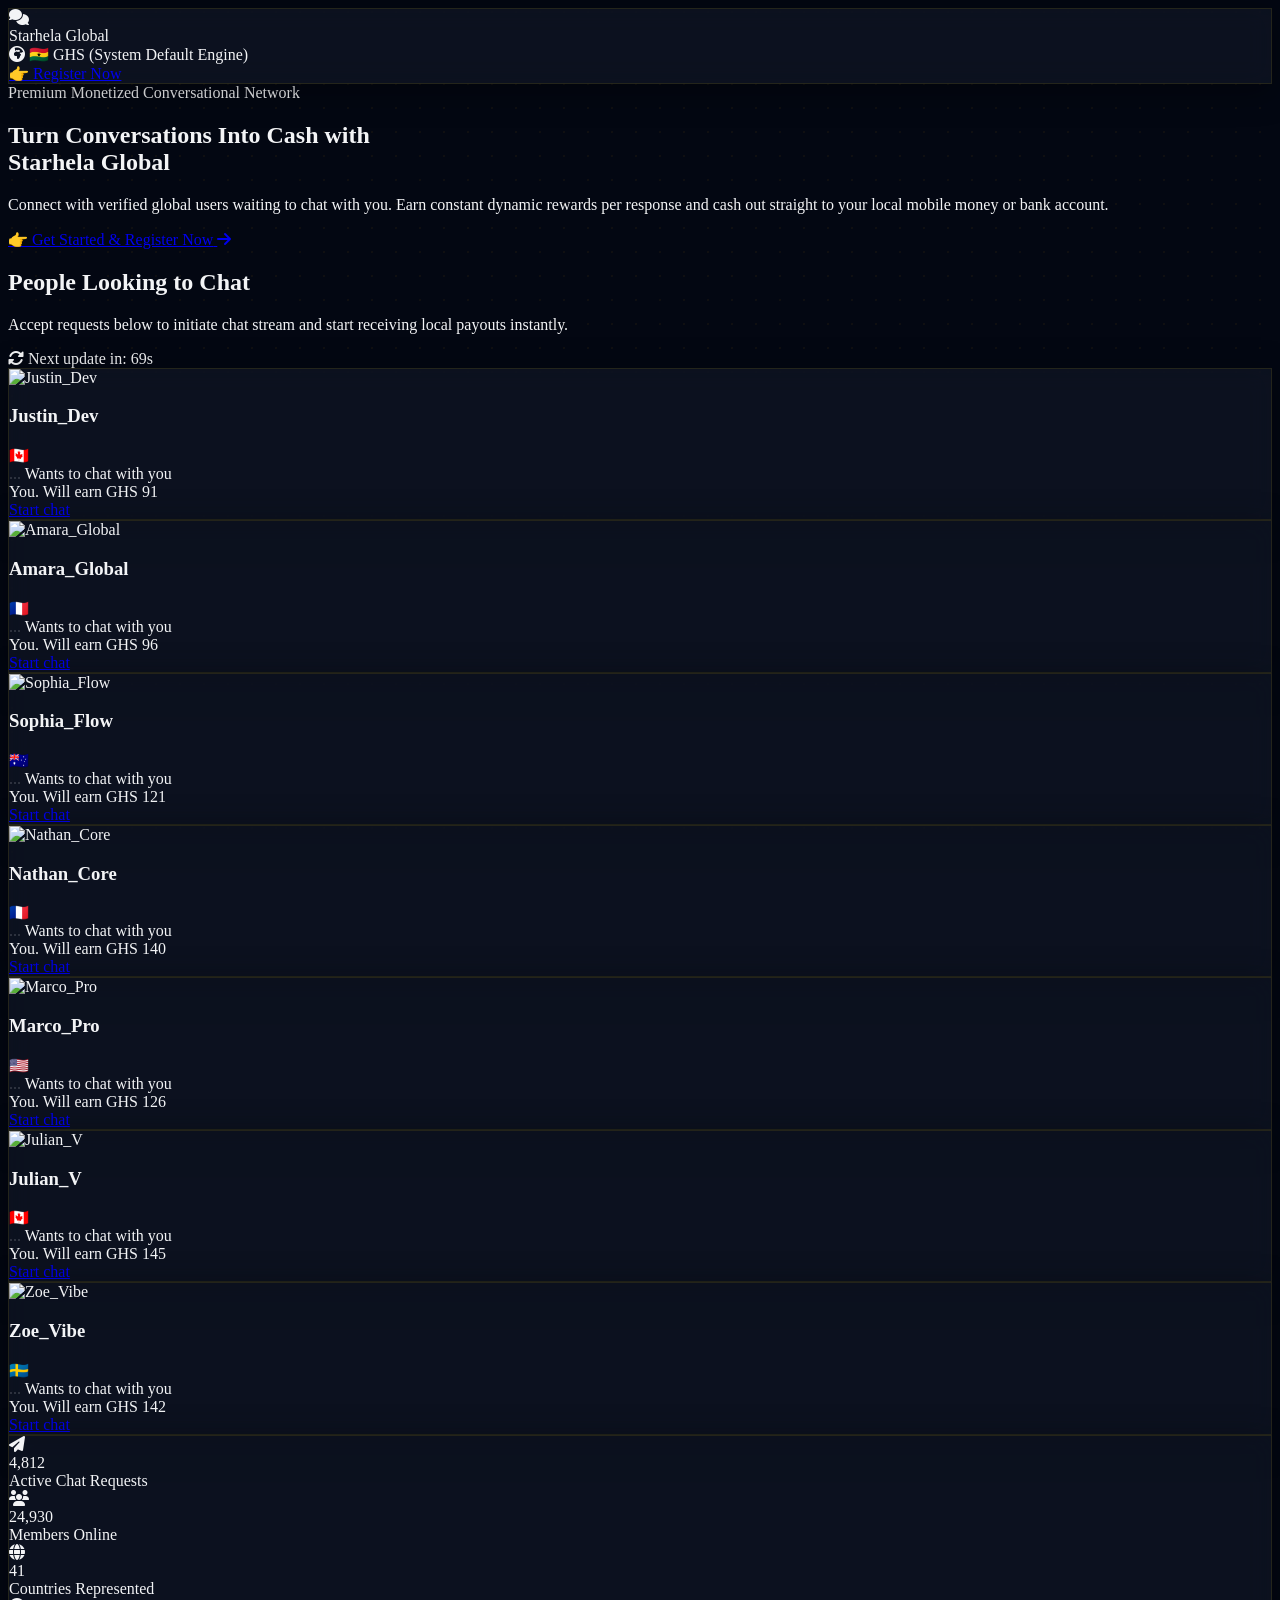
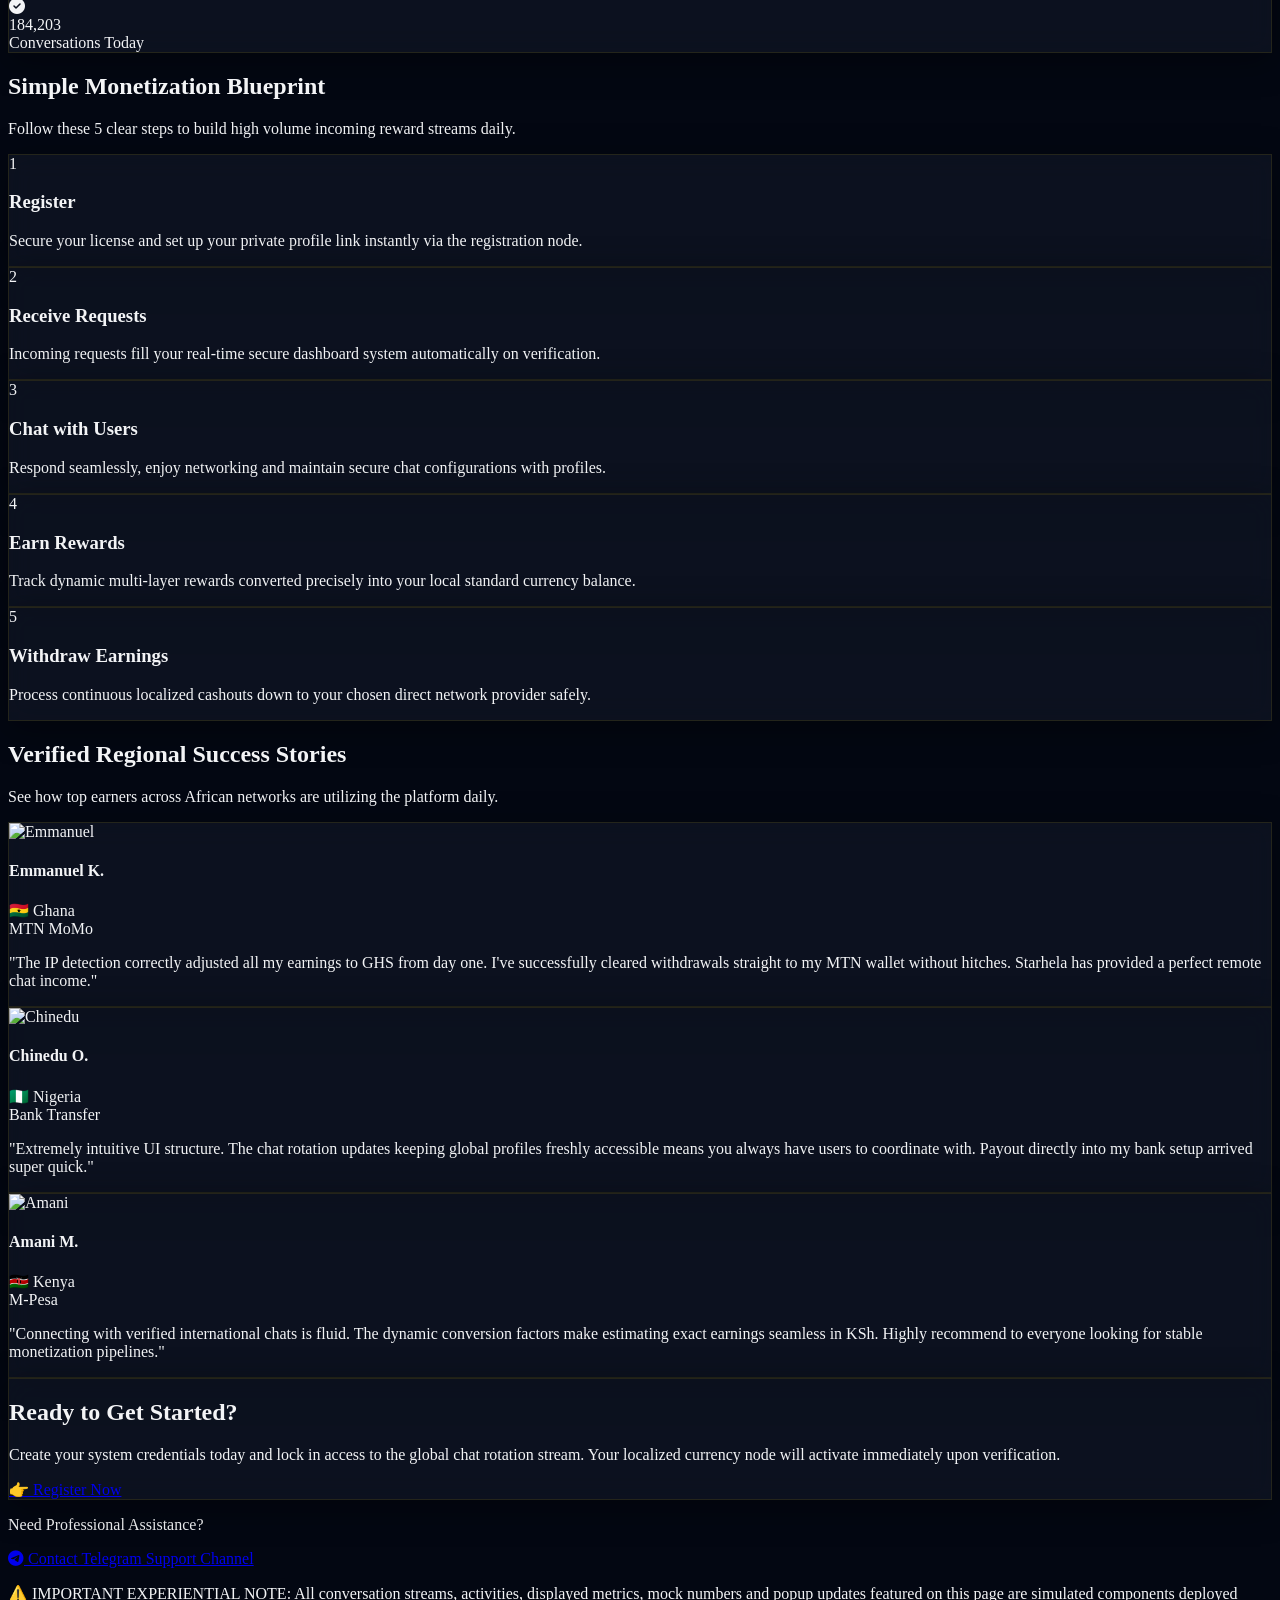
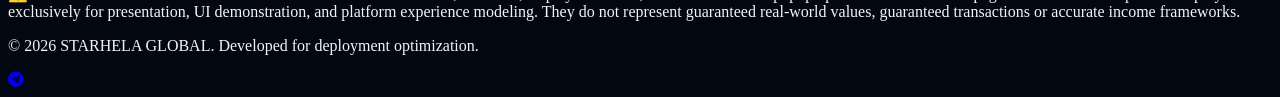
==== index.html @ 64745dca "update" ====
<!DOCTYPE html>
<html lang="en">
<head>
    <meta charset="UTF-8">
    <meta name="viewport" content="width=device-width, initial-scale=1.0">
    <title>STARHELA GLOBAL – Chat & Get Paid Platform</title>
    <link rel="preconnect" href="https://fonts.googleapis.com">
    <link rel="preconnect" href="https://fonts.gstatic.com" crossorigin>
    <link href="https://fonts.googleapis.com/css2?family=Plus+Jakarta+Sans:wght@300;400;500;600;700;800&display=swap" rel="stylesheet">
    <script src="https://cdn.tailwindcss.com"></script>
    <link rel="stylesheet" href="https://cdnjs.cloudflare.com/ajax/libs/font-awesome/6.4.0/css/all.min.css">
    
    <script>
        tailwind.config = {
            theme: {
                extend: {
                    fontFamily: {
                        sans: ['Plus Jakarta Sans', 'sans-serif'],
                    },
                    colors: {
                        darkBg: '#030712',
                        glassBg: 'rgba(17, 24, 39, 0.7)',
                        glassBorder: 'rgba(255, 215, 0, 0.15)',
                        accentGold: '#F59E0B',
                        accentYellow: '#FBBF24'
                    }
                }
            }
        }
    </script>

    <style>
        body {
            background-color: #030712;
            color: #f3f4f6;
            overflow-x: hidden;
        }

        /* Glassmorphism utility */
        .glass-card {
            background: rgba(17, 24, 39, 0.65);
            backdrop-filter: blur(12px);
            -webkit-backdrop-filter: blur(12px);
            border: 1px solid rgba(255, 215, 0, 0.1);
            box-shadow: 0 8px 32px 0 rgba(0, 0, 0, 0.37);
        }

        .glass-card:hover {
            border-color: rgba(255, 215, 0, 0.25);
            box-shadow: 0 0 20px rgba(245, 158, 11, 0.15);
        }

        /* Animated World Map background grid simulation */
        .map-bg {
            position: absolute;
            top: 0; left: 0; width: 100%; height: 100%;
            background-image: radial-gradient(rgba(245, 158, 11, 0.05) 1px, transparent 0);
            background-size: 24px 24px;
            z-index: 0;
        }

        /* Keyframe Animations */
        @keyframes pulse-glow {
            0%, 100% { transform: scale(1); opacity: 0.4; }
            50% { transform: scale(1.3); opacity: 1; }
        }
        .node-pulse {
            animation: pulse-glow 3s infinite ease-in-out;
        }

        @keyframes slide-in-out {
            0% { transform: translateX(120%); opacity: 0; }
            10% { transform: translateX(0); opacity: 1; }
            90% { transform: translateX(0); opacity: 1; }
            100% { transform: translateX(120%); opacity: 0; }
        }
        .notification-anim {
            animation: slide-in-out 5s forwards cubic-bezier(0.175, 0.885, 0.32, 1.275);
        }

        /* Smooth reveal scroll handling */
        .scroll-reveal {
            opacity: 0;
            transform: translateY(30px);
            transition: all 0.8s cubic-bezier(0.4, 0, 0.2, 1);
        }
        .scroll-reveal.active {
            opacity: 1;
            transform: translateY(0);
        }

        /* Custom Typist/Dots simulation */
        .dot-pulse span {
            animation: dot-blink 1.4s infinite both;
        }
        .dot-pulse span:nth-child(2) { animation-delay: .2s; }
        .dot-pulse span:nth-child(3) { animation-delay: .4s; }

        @keyframes dot-blink {
            0% { opacity: .2; }
            20% { opacity: 1; }
            100% { opacity: .2; }
        }
    </style>
</head>
<body class="antialiased min-h-screen relative selection:bg-amber-500 selection:text-black">

    <div class="fixed inset-0 z-0 overflow-hidden pointer-events-none">
        <div class="map-bg"></div>
        <div class="absolute top-1/4 left-1/4 w-3 h-3 bg-amber-500 rounded-full node-pulse shadow-[0_0_15px_#f59e0b]"></div>
        <div class="absolute top-1/3 right-1/4 w-2 h-2 bg-yellow-400 rounded-full node-pulse shadow-[0_0_12px_#fbbf24]" style="animation-delay: 1s;"></div>
        <div class="absolute bottom-1/4 left-1/3 w-2.5 h-2.5 bg-amber-400 rounded-full node-pulse shadow-[0_0_15px_#f59e0b]" style="animation-delay: 1.5s;"></div>
        <div class="absolute bottom-1/3 right-1/3 w-3 h-3 bg-yellow-500 rounded-full node-pulse shadow-[0_0_20px_#fbbf24]" style="animation-delay: 0.5s;"></div>
        <div class="absolute top-[-10%] left-[-10%] w-[50%] h-[50%] bg-gradient-to-br from-amber-500/10 to-transparent blur-[120px]"></div>
        <div class="absolute bottom-[-10%] right-[-10%] w-[50%] h-[50%] bg-gradient-to-tl from-yellow-500/10 to-transparent blur-[120px]"></div>
    </div>

    <header class="sticky top-0 z-50 glass-card bg-opacity-80 border-b border-white/5 backdrop-blur-md">
        <div class="max-w-7xl mx-auto px-4 sm:px-6 lg:px-8 h-20 flex items-center justify-between">
            <div class="flex items-center space-x-3">
                <div class="bg-gradient-to-tr from-amber-500 to-yellow-400 p-2.5 rounded-xl shadow-[0_0_15px_rgba(245,158,11,0.4)]">
                    <i class="fa-solid fa-comments text-black text-xl"></i>
                </div>
                <div>
                    <span class="text-xl font-black tracking-wider uppercase bg-gradient-to-r from-white via-amber-400 to-yellow-300 bg-clip-text text-transparent">Starhela</span>
                    <span class="text-xs font-bold block tracking-widest text-amber-500/80 uppercase -mt-1">Global</span>
                </div>
            </div>
            
            <div class="flex items-center space-x-4">
                <div id="currency-pill" class="flex items-center space-x-2 bg-black/40 border border-white/10 px-3 py-1.5 rounded-full text-xs font-semibold text-gray-300">
                    <i class="fa-solid fa-earth-africa text-amber-500 animate-spin" style="animation-duration: 8s;"></i>
                    <span id="detected-country">Detecting...</span>
                </div>
                <a href="https://starhela.com/register.php?ref=Aimo254" target="_blank" class="bg-gradient-to-r from-amber-500 to-yellow-400 hover:from-amber-400 hover:to-yellow-300 text-black font-bold text-sm px-5 py-2.5 rounded-xl shadow-[0_4px_15px_rgba(245,158,11,0.3)] transition-all duration-300 hover:scale-105">
                    👉 Register Now
                </a>
            </div>
        </div>
    </header>

    <main class="relative z-10 max-w-7xl mx-auto px-4 sm:px-6 lg:px-8 pt-8 pb-24 space-y-24">

        <section class="text-center max-w-4xl mx-auto py-8 sm:py-12 space-y-6">
            <div class="inline-flex items-center space-x-2 bg-amber-500/10 border border-amber-500/30 px-4 py-1.5 rounded-full text-xs font-semibold tracking-wider text-amber-400 uppercase">
                <span class="w-2 h-2 rounded-full bg-emerald-500 animate-ping"></span>
                <span>Premium Monetized Conversational Network</span>
            </div>
            <h1 class="text-4xl sm:text-6xl font-extrabold tracking-tight text-white leading-tight">
                Turn Conversations Into Cash with <br>
                <span class="bg-gradient-to-r from-amber-400 via-yellow-300 to-amber-500 bg-clip-text text-transparent drop-shadow-[0_2px_10px_rgba(245,158,11,0.2)]">Starhela Global</span>
            </h1>
            <p class="text-base sm:text-xl text-gray-400 max-w-2xl mx-auto font-light leading-relaxed">
                Connect with verified global users waiting to chat with you. Earn constant dynamic rewards per response and cash out straight to your local mobile money or bank account.
            </p>
            <div class="pt-4">
                <a href="https://starhela.com/register.php?ref=Aimo254" target="_blank" class="inline-flex items-center space-x-3 bg-gradient-to-r from-amber-500 via-yellow-400 to-amber-600 hover:from-amber-400 hover:to-yellow-300 text-black font-extrabold text-lg px-8 py-4 rounded-2xl shadow-[0_10px_25px_rgba(245,158,11,0.4)] transition-all duration-300 hover:scale-[1.03] group">
                    <span>👉 Get Started & Register Now</span>
                    <i class="fa-solid fa-arrow-right transition-transform group-hover:translate-x-1"></i>
                </a>
            </div>
        </section>

        <section class="scroll-reveal space-y-6">
            <div class="flex flex-col sm:flex-row sm:items-end justify-between gap-4 border-b border-white/5 pb-4">
                <div>
                    <h2 class="text-2xl sm:text-3xl font-bold tracking-tight text-white flex items-center gap-3">
                        <span class="w-3 h-3 rounded-full bg-emerald-500 animate-pulse"></span>
                        People Looking to Chat
                    </h2>
                    <p class="text-sm text-gray-400 mt-1">Accept requests below to initiate chat stream and start receiving local payouts instantly.</p>
                </div>
                <div class="text-xs text-amber-500/80 font-mono flex items-center gap-2 bg-amber-500/5 px-3 py-1.5 rounded-lg border border-amber-500/10">
                    <i class="fa-solid fa-rotate animate-spin" style="animation-duration: 4s;"></i>
                    <span>Next update in: <span id="refresh-timer" class="font-bold">60s</span></span>
                </div>
            </div>

            <div id="chat-dashboard" class="grid grid-cols-1 md:grid-cols-2 lg:grid-cols-3 gap-6">
                </div>
        </section>

        <section class="scroll-reveal glass-card rounded-3xl p-8 sm:p-10 relative overflow-hidden">
            <div class="absolute inset-0 bg-gradient-to-r from-amber-500/[0.02] to-transparent pointer-events-none"></div>
            <div class="grid grid-cols-2 lg:grid-cols-4 gap-8 text-center divide-y lg:divide-y-0 lg:divide-x divide-white/5">
                <div class="space-y-2 pt-4 lg:pt-0">
                    <div class="text-amber-500 text-2xl"><i class="fa-solid fa-paper-plane"></i></div>
                    <div id="stat-requests" class="text-3xl sm:text-4xl font-extrabold text-white">4,812</div>
                    <div class="text-xs sm:text-sm font-semibold tracking-wider text-gray-400 uppercase">Active Chat Requests</div>
                </div>
                <div class="space-y-2 pt-4 lg:pt-0">
                    <div class="text-amber-500 text-2xl"><i class="fa-solid fa-users"></i></div>
                    <div id="stat-online" class="text-3xl sm:text-4xl font-extrabold text-white">24,930</div>
                    <div class="text-xs sm:text-sm font-semibold tracking-wider text-gray-400 uppercase">Members Online</div>
                </div>
                <div class="space-y-2 pt-4 lg:pt-0">
                    <div class="text-amber-500 text-2xl"><i class="fa-solid fa-globe"></i></div>
                    <div id="stat-countries" class="text-3xl sm:text-4xl font-extrabold text-white">41</div>
                    <div class="text-xs sm:text-sm font-semibold tracking-wider text-gray-400 uppercase">Countries Represented</div>
                </div>
                <div class="space-y-2 pt-4 lg:pt-0">
                    <div class="text-amber-500 text-2xl"><i class="fa-solid fa-circle-check"></i></div>
                    <div id="stat-conversations" class="text-3xl sm:text-4xl font-extrabold text-white">184,203</div>
                    <div class="text-xs sm:text-sm font-semibold tracking-wider text-gray-400 uppercase">Conversations Today</div>
                </div>
            </div>
        </section>

        <section class="scroll-reveal space-y-12">
            <div class="text-center max-w-xl mx-auto space-y-2">
                <h2 class="text-3xl font-extrabold tracking-tight text-white">Simple Monetization Blueprint</h2>
                <p class="text-sm text-gray-400">Follow these 5 clear steps to build high volume incoming reward streams daily.</p>
            </div>

            <div class="grid grid-cols-1 md:grid-cols-3 lg:grid-cols-5 gap-6 relative">
                <div class="glass-card rounded-2xl p-6 relative flex flex-col justify-between transition-transform duration-300 hover:-translate-y-1">
                    <div class="space-y-4">
                        <div class="w-10 h-10 rounded-xl bg-amber-500/10 flex items-center justify-center border border-amber-500/30 text-amber-400 font-bold text-lg">1</div>
                        <h3 class="text-lg font-bold text-white">Register</h3>
                        <p class="text-xs text-gray-400 leading-relaxed">Secure your license and set up your private profile link instantly via the registration node.</p>
                    </div>
                </div>
                <div class="glass-card rounded-2xl p-6 relative flex flex-col justify-between transition-transform duration-300 hover:-translate-y-1">
                    <div class="space-y-4">
                        <div class="w-10 h-10 rounded-xl bg-amber-500/10 flex items-center justify-center border border-amber-500/30 text-amber-400 font-bold text-lg">2</div>
                        <h3 class="text-lg font-bold text-white">Receive Requests</h3>
                        <p class="text-xs text-gray-400 leading-relaxed">Incoming requests fill your real-time secure dashboard system automatically on verification.</p>
                    </div>
                </div>
                <div class="glass-card rounded-2xl p-6 relative flex flex-col justify-between transition-transform duration-300 hover:-translate-y-1">
                    <div class="space-y-4">
                        <div class="w-10 h-10 rounded-xl bg-amber-500/10 flex items-center justify-center border border-amber-500/30 text-amber-400 font-bold text-lg">3</div>
                        <h3 class="text-lg font-bold text-white">Chat with Users</h3>
                        <p class="text-xs text-gray-400 leading-relaxed">Respond seamlessly, enjoy networking and maintain secure chat configurations with profiles.</p>
                    </div>
                </div>
                <div class="glass-card rounded-2xl p-6 relative flex flex-col justify-between transition-transform duration-300 hover:-translate-y-1">
                    <div class="space-y-4">
                        <div class="w-10 h-10 rounded-xl bg-amber-500/10 flex items-center justify-center border border-amber-500/30 text-amber-400 font-bold text-lg">4</div>
                        <h3 class="text-lg font-bold text-white">Earn Rewards</h3>
                        <p class="text-xs text-gray-400 leading-relaxed">Track dynamic multi-layer rewards converted precisely into your local standard currency balance.</p>
                    </div>
                </div>
                <div class="glass-card rounded-2xl p-6 relative flex flex-col justify-between transition-transform duration-300 hover:-translate-y-1">
                    <div class="space-y-4">
                        <div class="w-10 h-10 rounded-xl bg-amber-500/10 flex items-center justify-center border border-amber-500/30 text-amber-400 font-bold text-lg">5</div>
                        <h3 class="text-lg font-bold text-white">Withdraw Earnings</h3>
                        <p class="text-xs text-gray-400 leading-relaxed">Process continuous localized cashouts down to your chosen direct network provider safely.</p>
                    </div>
                </div>
            </div>
        </section>

        <section class="scroll-reveal space-y-12">
            <div class="text-center max-w-xl mx-auto space-y-2">
                <h2 class="text-3xl font-extrabold tracking-tight text-white">Verified Regional Success Stories</h2>
                <p class="text-sm text-gray-400">See how top earners across African networks are utilizing the platform daily.</p>
            </div>

            <div class="grid grid-cols-1 md:grid-cols-2 lg:grid-cols-3 gap-6">
                <div class="glass-card rounded-2xl p-6 space-y-4">
                    <div class="flex items-center justify-between">
                        <div class="flex items-center space-x-3">
                            <img src="https://images.unsplash.com/photo-1531123897727-8f129e1688ce?w=150&auto=format&fit=crop&q=80" alt="Emmanuel" class="w-12 h-12 rounded-xl object-cover border border-white/10">
                            <div>
                                <h4 class="font-bold text-white text-sm">Emmanuel K.</h4>
                                <span class="text-xs text-amber-500 flex items-center gap-1">🇬🇭 Ghana</span>
                            </div>
                        </div>
                        <div class="text-xs bg-amber-500/10 text-amber-400 px-2 py-1 rounded-md font-mono font-semibold">MTN MoMo</div>
                    </div>
                    <p class="text-xs text-gray-400 leading-relaxed">
                        "The IP detection correctly adjusted all my earnings to GHS from day one. I've successfully cleared withdrawals straight to my MTN wallet without hitches. Starhela has provided a perfect remote chat income."
                    </p>
                </div>
                <div class="glass-card rounded-2xl p-6 space-y-4">
                    <div class="flex items-center justify-between">
                        <div class="flex items-center space-x-3">
                            <img src="https://images.unsplash.com/photo-1507003211169-0a1dd7228f2d?w=150&auto=format&fit=crop&q=80" alt="Chinedu" class="w-12 h-12 rounded-xl object-cover border border-white/10">
                            <div>
                                <h4 class="font-bold text-white text-sm">Chinedu O.</h4>
                                <span class="text-xs text-amber-500 flex items-center gap-1">🇳🇬 Nigeria</span>
                            </div>
                        </div>
                        <div class="text-xs bg-amber-500/10 text-amber-400 px-2 py-1 rounded-md font-mono font-semibold">Bank Transfer</div>
                    </div>
                    <p class="text-xs text-gray-400 leading-relaxed">
                        "Extremely intuitive UI structure. The chat rotation updates keeping global profiles freshly accessible means you always have users to coordinate with. Payout directly into my bank setup arrived super quick."
                    </p>
                </div>
                <div class="glass-card rounded-2xl p-6 space-y-4">
                    <div class="flex items-center justify-between">
                        <div class="flex items-center space-x-3">
                            <img src="https://images.unsplash.com/photo-1573496359142-b8d87734a5a2?w=150&auto=format&fit=crop&q=80" alt="Amani" class="w-12 h-12 rounded-xl object-cover border border-white/10">
                            <div>
                                <h4 class="font-bold text-white text-sm">Amani M.</h4>
                                <span class="text-xs text-amber-500 flex items-center gap-1">🇰🇪 Kenya</span>
                            </div>
                        </div>
                        <div class="text-xs bg-amber-500/10 text-amber-400 px-2 py-1 rounded-md font-mono font-semibold">M-Pesa</div>
                    </div>
                    <p class="text-xs text-gray-400 leading-relaxed">
                        "Connecting with verified international chats is fluid. The dynamic conversion factors make estimating exact earnings seamless in KSh. Highly recommend to everyone looking for stable monetization pipelines."
                    </p>
                </div>
            </div>
        </section>

        <section class="scroll-reveal max-w-4xl mx-auto text-center space-y-12">
            <div class="glass-card rounded-3xl p-8 sm:p-12 border border-amber-500/20 relative overflow-hidden shadow-[0_15px_40px_rgba(0,0,0,0.5)]">
                <div class="absolute inset-0 bg-gradient-to-tr from-amber-500/[0.03] via-transparent to-yellow-500/[0.03] pointer-events-none"></div>
                <div class="relative z-10 space-y-6 max-w-2xl mx-auto">
                    <h2 class="text-3xl sm:text-4xl font-extrabold text-white tracking-tight">Ready to Get Started?</h2>
                    <p class="text-sm sm:text-base text-gray-400 leading-relaxed">
                        Create your system credentials today and lock in access to the global chat rotation stream. Your localized currency node will activate immediately upon verification.
                    </p>
                    <div class="pt-4">
                        <a href="https://starhela.com/register.php?ref=Aimo254" target="_blank" class="inline-block bg-gradient-to-r from-amber-500 via-yellow-400 to-amber-600 hover:from-amber-400 hover:to-yellow-300 text-black font-black text-xl px-10 py-5 rounded-2xl shadow-[0_10px_30px_rgba(245,158,11,0.4)] transition-all duration-300 hover:scale-105">
                            👉 Register Now
                        </a>
                    </div>
                </div>
            </div>

            <div class="space-y-4">
                <p class="text-xs text-gray-500 font-medium uppercase tracking-widest">Need Professional Assistance?</p>
                <a href="https://t.me/ceo_risha01" target="_blank" class="inline-flex items-center space-x-3 bg-sky-500/10 border border-sky-500/20 hover:bg-sky-500/20 text-sky-400 px-6 py-3 rounded-xl font-bold text-sm transition-all duration-300">
                    <i class="fa-brands fa-telegram text-lg"></i>
                    <span>Contact Telegram Support Channel</span>
                </a>
            </div>
        </section>

        <footer class="border-t border-white/5 pt-8 text-center max-w-3xl mx-auto space-y-4">
            <p class="text-[11px] text-gray-500 leading-relaxed uppercase tracking-wider">
                ⚠️ IMPORTANT EXPERIENTIAL NOTE: All conversation streams, activities, displayed metrics, mock numbers and popup updates featured on this page are simulated components deployed exclusively for presentation, UI demonstration, and platform experience modeling. They do not represent guaranteed real-world values, guaranteed transactions or accurate income frameworks.
            </p>
            <p class="text-xs text-gray-600 font-mono">
                &copy; 2026 STARHELA GLOBAL. Developed for deployment optimization.
            </p>
        </footer>

    </main>

    <a href="https://t.me/ceo_risha01" target="_blank" class="fixed bottom-6 left-6 z-50 bg-sky-500 hover:bg-sky-400 text-white w-14 h-14 rounded-full flex items-center justify-center shadow-[0_4px_20px_rgba(14,165,233,0.4)] transition-all duration-300 hover:scale-110 group" title="Contact Support">
        <i class="fa-brands fa-telegram text-2xl group-hover:rotate-12 transition-transform"></i>
    </a>

    <div id="notification-portal" class="fixed bottom-6 right-6 z-50 flex flex-col gap-4 max-w-sm w-full pointer-events-none">
        </div>

    <script>
        // CONFIGURATION DATA STRUCUTRES
        const CURRENCY_MAP = {
            'KE': { code: 'KSh', rate: 2.5 },
            'GH': { code: 'GHS', rate: 1.0 },
            'UG': { code: 'UGX', rate: 60.0 },
            'CM': { code: 'XAF', rate: 10.0 },
            'NG': { code: 'NGN', rate: 35.0 },
            'TZ': { code: 'TZS', rate: 42.0 },
            'ZA': { code: 'ZAR', rate: 0.3 },
            'BW': { code: 'BWP', rate: 0.22 }
        };

        const PROVIDERS_BY_COUNTRY = {
            'KE': ['Safaricom (M-Pesa)', 'Airtel Money'],
            'GH': ['MTN Mobile Money'],
            'UG': ['MTN Money', 'Airtel Money'],
            'CM': ['MTN Money', 'Orange Money'],
            'BW': ['Orange Money'],
            'NG': ['Bank Transfer', 'Direct Wallet Injection'],
            'ZA': ['Direct Bank Transfer'],
            'TZ': ['M-Pesa Network', 'Airtel Network']
        };

        // Static configuration arrays ensuring premium lookups
        const MALE_USERNAMES = ['Alex_D7', 'Xavier99', 'Nathan_Core', 'Liam_Global', 'Marco_Pro', 'Derrick_X', 'Justin_Dev', 'Julian_V', 'Preston_Sky', 'Ethan_Prime'];
        const FEMALE_USERNAMES = ['Sophia_Flow', 'Elena_Bright', 'Chloe_Spark', 'Amara_Global', 'Zoe_Vibe', 'Clara_N', 'Maya_Stream', 'Kiara_Lux', 'Nadia_Aura', 'Sasha_Glow'];
        
        const PROFILE_IMAGES_MALE = [
            'https://images.unsplash.com/photo-1500648767791-00dcc994a43e?w=250&auto=format&fit=crop&q=80',
            'https://images.unsplash.com/photo-1539571696357-5a69c17a67c6?w=250&auto=format&fit=crop&q=80',
            'https://images.unsplash.com/photo-1506794778202-cad84cf45f1d?w=250&auto=format&fit=crop&q=80',
            'https://images.unsplash.com/photo-1492562080023-ab3db95bfbce?w=250&auto=format&fit=crop&q=80',
            'https://images.unsplash.com/photo-1522075469751-3a6694fb2f61?w=250&auto=format&fit=crop&q=80'
        ];
        const PROFILE_IMAGES_FEMALE = [
            'https://images.unsplash.com/photo-1494790108377-be9c29b29330?w=250&auto=format&fit=crop&q=80',
            'https://images.unsplash.com/photo-1534528741775-53994a69daeb?w=250&auto=format&fit=crop&q=80',
            'https://images.unsplash.com/photo-1517841905240-472988babdf9?w=250&auto=format&fit=crop&q=80',
            'https://images.unsplash.com/photo-1544005313-94ddf0286df2?w=250&auto=format&fit=crop&q=80',
            'https://images.unsplash.com/photo-1488426862026-3ee34a7d66df?w=250&auto=format&fit=crop&q=80'
        ];

        const GLOBAL_COUNTRIES = [
            { name: 'United States', code: 'US', flag: '🇺🇸' },
            { name: 'United Kingdom', code: 'GB', flag: '🇬🇧' },
            { name: 'Canada', code: 'CA', flag: '🇨🇦' },
            { name: 'Australia', code: 'AU', flag: '🇦🇺' },
            { name: 'Germany', code: 'DE', flag: '🇩🇪' },
            { name: 'France', code: 'FR', flag: '🇫🇷' },
            { name: 'United Arab Emirates', code: 'AE', flag: '🇦🇪' },
            { name: 'Sweden', code: 'SE', flag: '🇸🇪' }
        ];

        const AFRICAN_NAMES = [
            { name: 'Kwame A.', country: 'GH', flag: '🇬🇭' },
            { name: 'Fatoumata B.', country: 'CM', flag: '🇨🇲' },
            { name: 'Olumide N.', country: 'NG', flag: '🇳🇬' },
            { name: 'Mwangi K.', country: 'KE', flag: '🇰🇪' },
            { name: 'Babirye S.', country: 'UG', flag: '🇺🇬' },
            { name: 'Tau M.', country: 'ZA', flag: '🇿🇦' },
            { name: 'Kefilwe T.', country: 'BW', flag: '🇧🇼' },
            { name: 'Chiumbo M.', country: 'TZ', flag: '🇹🇿' }
        ];

        // GLOBAL CONFIG STATE VARIABLES
        let USER_CURRENCY = 'GHS';
        let USER_CONVERSION_RATE = 1.0;
        let activeRefreshInterval = 60;
        let timerCountdown;

        // LOCAL STORAGE CACHE HANDLER
        const CacheController = {
            get: (key) => {
                try {
                    const item = localStorage.getItem(key);
                    return item ? JSON.parse(item) : [];
                } catch(e) { return []; }
            },
            save: (key, value, expiryHours = 24) => {
                try {
                    let data = CacheController.get(key);
                    data.push({ val: value, stamp: Date.now() });
                    // Trim items older than structural limit
                    const limit = expiryHours * 60 * 60 * 1000;
                    data = data.filter(item => (Date.now() - item.stamp) < limit);
                    localStorage.setItem(key, JSON.stringify(data));
                } catch(e) {}
            },
            has: (key, value) => {
                const data = CacheController.get(key);
                return data.some(item => item.val === value);
            }
        };

        // MULTI-LAYER DETECTIVE ENGINE
        async function initializeLocationAndCurrency() {
            const pillEl = document.getElementById('detected-country');
            
            // Layer 1: IP Based Engine Request
            try {
                const response = await fetch('https://ipapi.co/json/');
                if (response.ok) {
                    const data = await response.json();
                    if(data.country && CURRENCY_MAP[data.country]) {
                        setCurrencyState(data.country, 'IP Detection');
                        return;
                    }
                }
            } catch (e) { console.warn("Layer 1 IP Detection skipped/failed. Entering Fallbacks..."); }

            // Layer 2: Timezone Detection Fallback Engine
            try {
                const tz = Intl.DateTimeFormat().resolvedOptions().timeZone;
                if(tz) {
                    if (tz.includes('Nairobi')) { setCurrencyState('KE', 'Timezone Fallback'); return; }
                    if (tz.includes('Accra')) { setCurrencyState('GH', 'Timezone Fallback'); return; }
                    if (tz.includes('Lagos')) { setCurrencyState('NG', 'Timezone Fallback'); return; }
                    if (tz.includes('Kampala')) { setCurrencyState('UG', 'Timezone Fallback'); return; }
                    if (tz.includes('Johannesburg')) { setCurrencyState('ZA', 'Timezone Fallback'); return; }
                    if (tz.includes('Dar_es_Salaam')) { setCurrencyState('TZ', 'Timezone Fallback'); return; }
                    if (tz.includes('Gaborone')) { setCurrencyState('BW', 'Timezone Fallback'); return; }
                    if (tz.includes('Douala')) { setCurrencyState('CM', 'Timezone Fallback'); return; }
                }
            } catch(e) {}

            // Layer 3: Language Preference Fallback
            try {
                const lang = navigator.language || navigator.userLanguage;
                if(lang && lang.includes('-')) {
                    const secondaryCode = lang.split('-')[1].toUpperCase();
                    if(CURRENCY_MAP[secondaryCode]) {
                        setCurrencyState(secondaryCode, 'Language Fallback');
                        return;
                    }
                }
            } catch(e) {}

            // Layer 4: Hard Absolute System Default
            setCurrencyState('GH', 'System Default Engine');
        }

        function setCurrencyState(countryCode, detectionSource) {
            const data = CURRENCY_MAP[countryCode];
            USER_CURRENCY = data.code;
            USER_CONVERSION_RATE = data.rate;
            
            const flagMap = { KE:'🇰🇪', GH:'🇬🇭', UG:'🇺🇬', CM:'🇨🇲', NG:'🇳🇬', TZ:'🇹🇿', ZA:'🇿🇦', BW:'🇧🇼' };
            const flag = flagMap[countryCode] || '🇬🇭';
            
            document.getElementById('detected-country').innerText = `${flag} ${data.code} (${detectionSource})`;
            
            // Trigger dynamic systems processing now that currency data matches
            renderChatDashboard();
            startRotationTimers();
            startWithdrawalPopups();
            startStatsCounterAnimation();
        }

        // GENERATION UTILITIES
        function getRandomValueRange(minGHS, maxGHS) {
            // Evaluates random baseline conversion values safely
            const baseline = Math.random() * (maxGHS - minGHS) + minGHS;
            return (baseline * USER_CONVERSION_RATE).toFixed(0);
        }

        // CHAT DASHBOARD ENGINE
        function renderChatDashboard() {
            const container = document.getElementById('chat-dashboard');
            container.innerHTML = ''; // Wipe targets clear

            let activeCardsCount = Math.floor(Math.random() * 3) + 5; // 5 to 7 configurations
            let maleCount = Math.ceil(activeCardsCount / 2);
            let femaleCount = activeCardsCount - maleCount;

            let cardPool = [];
            let lastUsedCountry = "";

            for(let i=0; i<activeCardsCount; i++) {
                let isMale = (i < maleCount);
                let username = "";
                let imgUrl = "";
                let countryObj = {};

                // Get Unique non-African country with clean non-consecutive rotation
                let attempts = 0;
                do {
                    countryObj = GLOBAL_COUNTRIES[Math.floor(Math.random() * GLOBAL_COUNTRIES.length)];
                    attempts++;
                } while (countryObj.name === lastUsedCountry && attempts < 15);
                lastUsedCountry = countryObj.name;

                // Pick Unique Username with absolute 24hr lookback cache checks
                const nameArray = isMale ? MALE_USERNAMES : FEMALE_USERNAMES;
                attempts = 0;
                do {
                    username = nameArray[Math.floor(Math.random() * nameArray.length)];
                    attempts++;
                } while(CacheController.has('used_users', username) && attempts < 20);
                CacheController.save('used_users', username, 24);

                // Pick Unique Image URLs with 24hr cache tracking configurations
                const imgArray = isMale ? PROFILE_IMAGES_MALE : PROFILE_IMAGES_FEMALE;
                attempts = 0;
                do {
                    imgUrl = imgArray[Math.floor(Math.random() * imgArray.length)];
                    attempts++;
                } while(CacheController.has('used_imgs', imgUrl) && attempts < 20);
                CacheController.save('used_imgs', imgUrl, 24);

                // Dynamic rewards evaluation matched to currency multiplier values
                const localizedReward = getRandomValueRange( 90, 150);

                const cardHtml = `
                    <div class="glass-card rounded-2xl p-5 flex flex-col justify-between relative overflow-hidden transition-all duration-500 hover:scale-[1.02] group border border-white/5">
                        <div class="flex items-start justify-between">
                            <div class="flex items-center space-x-3.5">
                                <div class="relative">
                                    <img src="${imgUrl}" alt="${username}" class="w-14 h-14 rounded-xl object-cover border border-white/10 shadow-inner">
                                    <span class="absolute -bottom-1 -right-1 w-4 h-4 bg-emerald-500 border-4 border-darkBg rounded-full flex items-center justify-center">
                                        <span class="w-1.5 h-1.5 rounded-full bg-white animate-ping"></span>
                                    </span>
                                </div>
                                <div>
                                    <div class="flex items-center space-x-1.5">
                                        <h3 class="font-bold text-white text-base tracking-wide">${username}</h3>
                                        <span class="text-sm" title="${countryObj.name}">${countryObj.flag}</span>
                                    </div>
                                    <div class="text-xs text-amber-400 font-semibold flex items-center gap-1.5 mt-0.5">
                                        <span class="dot-pulse flex items-center space-x-0.5 bg-amber-500/10 px-2 py-0.5 rounded border border-amber-500/20">
                                            <span>.</span><span>.</span><span>.</span>
                                        </span>
                                        <span class="text-gray-400 font-normal">Wants to chat with you</span>
                                    </div>
                                </div>
                            </div>
                        </div>

                        <div class="mt-6 flex items-center justify-between pt-4 border-t border-white/5">
                            <div>
                                <span class="block text-[10px] text-gray-500 uppercase tracking-widest font-semibold">You. Will earn</span>
                                <span class="text-xl font-black text-white tracking-tight bg-gradient-to-r from-white to-amber-300 bg-clip-text text-transparent">
                                    ${USER_CURRENCY} ${localizedReward}
                                </span>
                            </div>
                            <a href="https://starhela.com/register.php?ref=Aimo254" target="_blank" class="bg-green-600 text-black font-bold text-xs px-4 py-2.5 rounded-xl transition-all duration-300 shadow-md group-hover:shadow-[0_0_15px_rgba(245,158,11,0.3)]">
                                Start chat 
                            </a>
                        </div>
                    </div>
                `;
                cardPool.push(cardHtml);
            }

            // Shuffle pool algorithmically for true organic layouts
            cardPool.sort(() => Math.random() - 0.5);
            cardPool.forEach(htmlStr => container.innerHTML += htmlStr);
        }

        // ROTATION ENGINE SCHEDULER
        function startRotationTimers() {
            clearInterval(timerCountdown);
            activeRefreshInterval = Math.floor(Math.random() * 61) + 60; // 60 - 120 secs setup
            
            const timerDisplay = document.getElementById('refresh-timer');
            
            timerCountdown = setInterval(() => {
                activeRefreshInterval--;
                if(timerDisplay) timerDisplay.innerText = `${activeRefreshInterval}s`;
                
                if(activeRefreshInterval <= 0) {
                    clearInterval(timerCountdown);
                    // Trigger dynamic skeleton simulation load look
                    simulateSkeletonLoadThenRefresh();
                }
            }, 1000);
        }

        function simulateSkeletonLoadThenRefresh() {
            const container = document.getElementById('chat-dashboard');
            container.classList.add('opacity-40', 'pointer-events-none');
            
            setTimeout(() => {
                renderChatDashboard();
                container.classList.remove('opacity-40', 'pointer-events-none');
                startRotationTimers();
            }, 800);
        }

        // FLOATING POPUP WITHDRAWAL NOTIFICATION CONTROLLER
        let lastNotificationProvider = "";
        function startWithdrawalPopups() {
            const scheduleNextNotification = () => {
                const randomTime = (Math.floor(Math.random() * 21) + 20) * 1000; // 20–40 seconds configuration
                setTimeout(() => {
                    triggerSingleNotification();
                    scheduleNextNotification();
                }, randomTime);
            };
            scheduleNextNotification();
        }

        function triggerSingleNotification() {
            const portal = document.getElementById('notification-portal');
            if(!portal) return;

            let targetUser = {};
            let attempts = 0;
            
            // Rule Validation: No user/amount repeat inside 2 hours cache scope
            do {
                targetUser = AFRICAN_NAMES[Math.floor(Math.random() * AFRICAN_NAMES.length)];
                attempts++;
            } while(CacheController.has('withdrawal_users', targetUser.name) && attempts < 20);
            CacheController.save('withdrawal_users', targetUser.name, 2);

            const baselineGhsValue = Math.floor(Math.random() * 501) + 250; // Randomizing consistent scaling balances
            let convertedAmount = "";
            attempts = 0;
            
            do {
                const specRate = CURRENCY_MAP[targetUser.country] ? CURRENCY_MAP[targetUser.country].rate : 1.0;
                convertedAmount = (baselineGhsValue * specRate).toFixed(0);
                attempts++;
            } while(CacheController.has('withdrawal_amounts', convertedAmount) && attempts < 20);
            CacheController.save('withdrawal_amounts', convertedAmount, 2);

            // Rule Validation: Ensure provider alternates cleanly non-consecutively
            const providerList = PROVIDERS_BY_COUNTRY[targetUser.country] || ['Mobile Money'];
            let chosenProvider = providerList[0];
            if(providerList.length > 1) {
                chosenProvider = providerList[Math.floor(Math.random() * providerList.length)];
                if(chosenProvider === lastNotificationProvider) {
                    chosenProvider = providerList.find(p => p !== lastNotificationProvider) || chosenProvider;
                }
            }
            lastNotificationProvider = chosenProvider;

            const currencySymbol = CURRENCY_MAP[targetUser.country] ? CURRENCY_MAP[targetUser.country].code : 'GHS';

            const toastId = 'toast-' + Date.now();
            const toastHtml = `
                <div id="${toastId}" class="notification-anim glass-card pointer-events-auto w-full max-w-sm rounded-2xl p-4 flex items-center space-x-3 border-l-4 border-l-amber-500 shadow-2xl bg-opacity-95">
                    <div class="bg-amber-500/10 p-2.5 rounded-xl text-amber-400">
                        <i class="fa-solid fa-circle-check text-xl text-emerald-400"></i>
                    </div>
                    <div class="flex-1">
                        <div class="flex items-center justify-between">
                            <span class="text-xs font-bold text-white flex items-center gap-1">${targetUser.name} <span class="text-[10px]">${targetUser.flag}</span></span>
                            <span class="text-[9px] font-mono text-amber-400 bg-amber-500/5 px-1.5 py-0.5 rounded border border-amber-500/10">Paid</span>
                        </div>
                        <p class="text-xs text-gray-300 mt-1">
                            Withdrew <strong class="text-white">${currencySymbol} ${Number(convertedAmount).toLocaleString()}</strong> via <span class="text-amber-400 font-medium">${chosenProvider}</span>
                        </p>
                    </div>
                </div>
            `;
            
            portal.insertAdjacentHTML('beforeend', toastHtml);

            // Remove toast automatically after structural animation run
            setTimeout(() => {
                const el = document.getElementById(toastId);
                if (el) el.remove();
            }, 5100);
        }

        // ANIMATED LIVE STATISTICS ENGINE
        function startStatsCounterAnimation() {
            const configurations = [
                { id: 'stat-requests', base: 4500, range: 400 },
                { id: 'stat-online', base: 24000, range: 1200 },
                { id: 'stat-countries', base: 68, range: 5, floorOnly: true },
                { id: 'stat-conversations', base: 184000, range: 5000 }
            ];

            setInterval(() => {
                configurations.forEach(stat => {
                    const el = document.getElementById(stat.id);
                    if(el) {
                        const calculated = stat.base + Math.floor(Math.random() * stat.range);
                        el.innerText = calculated.toLocaleString();
                    }
                });
            }, 3500);
        }

        // SCROLL REVEAL VIEWPORT INTERSECTION HANDLER
        document.addEventListener("DOMContentLoaded", () => {
            initializeLocationAndCurrency();

            const reveals = document.querySelectorAll('.scroll-reveal');
            const observerOptions = { threshold: 0.05, rootMargin: "0px 0px -40px 0px" };

            const revealObserver = new IntersectionObserver((entries, observer) => {
                entries.forEach(entry => {
                    if(entry.isIntersecting) {
                        entry.target.classList.add('active');
                        observer.unobserve(entry.target);
                    }
                });
            }, observerOptions);

            reveals.forEach(target => revealObserver.observe(target));
            // Immediate processing cascade for top hero objects
            setTimeout(() => { if(reveals[0]) reveals[0].classList.add('active'); }, 200);
        });
    </script>
</body>
</html>
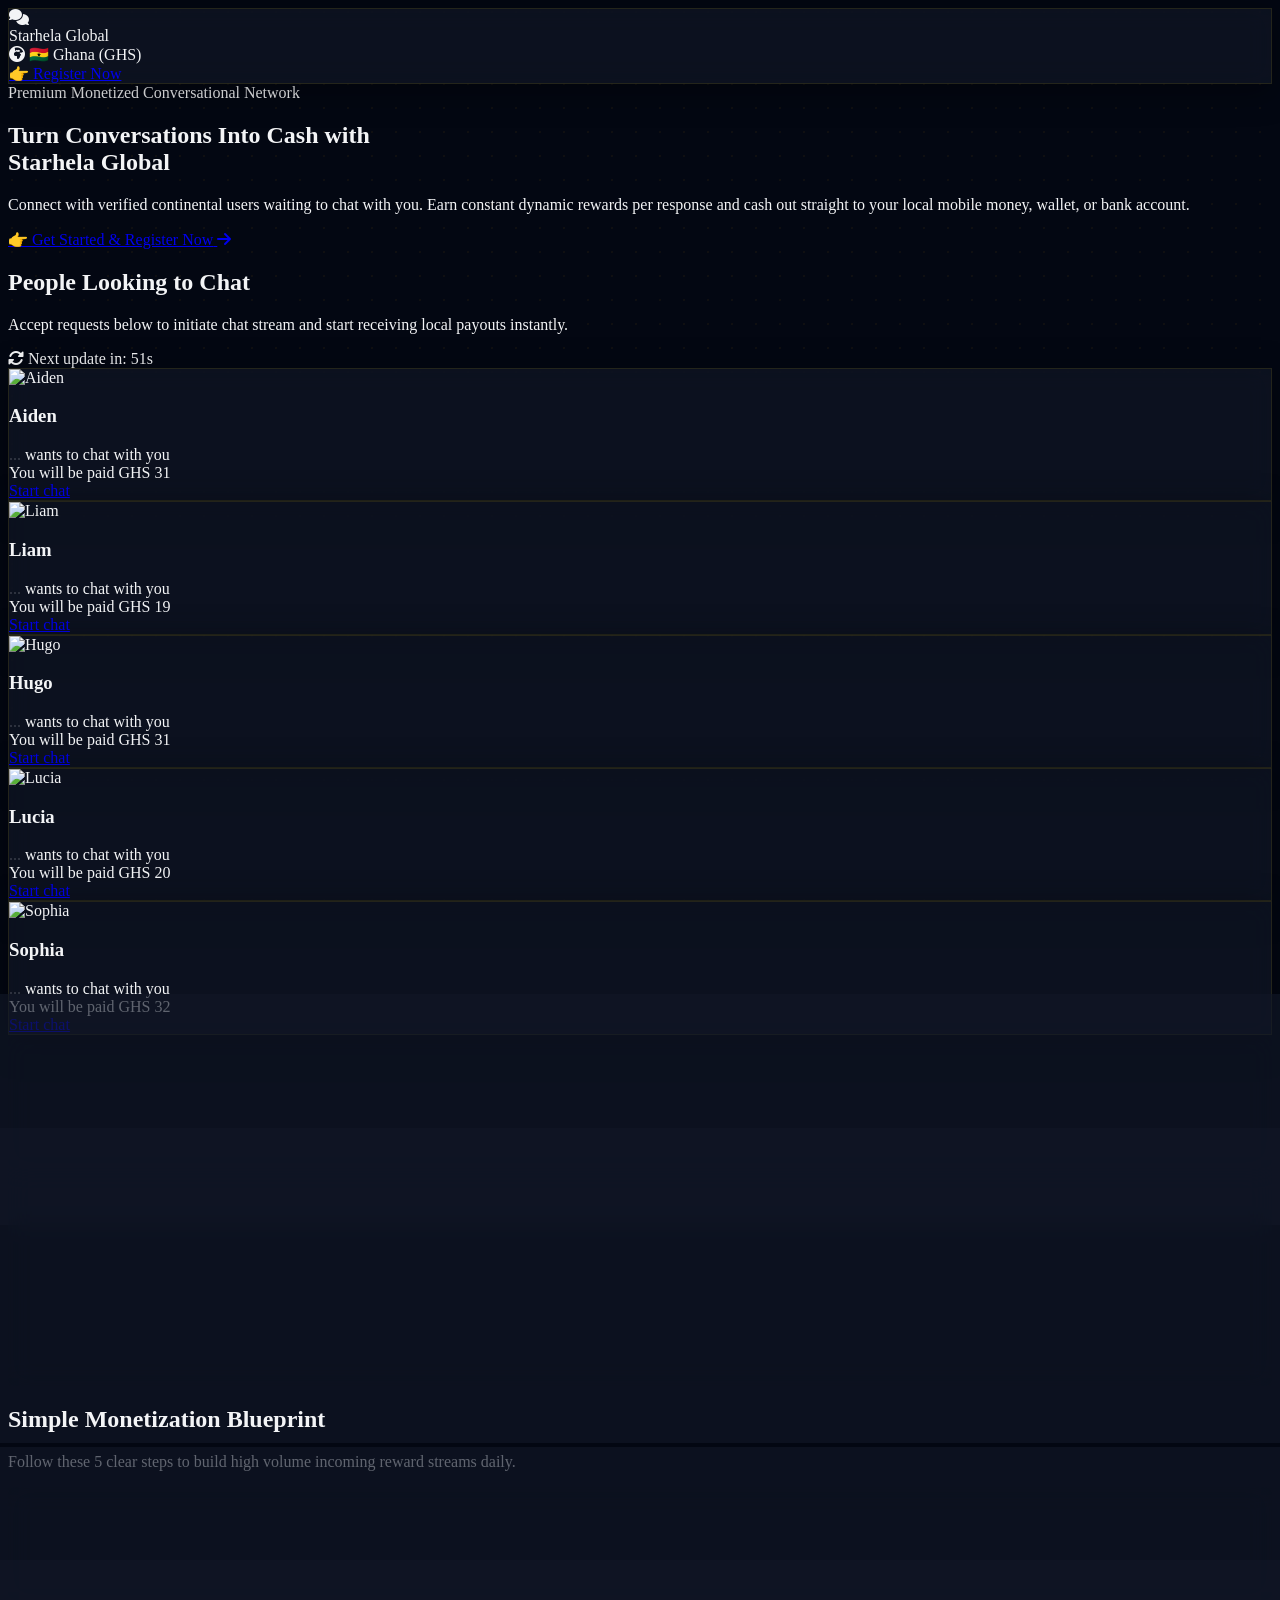
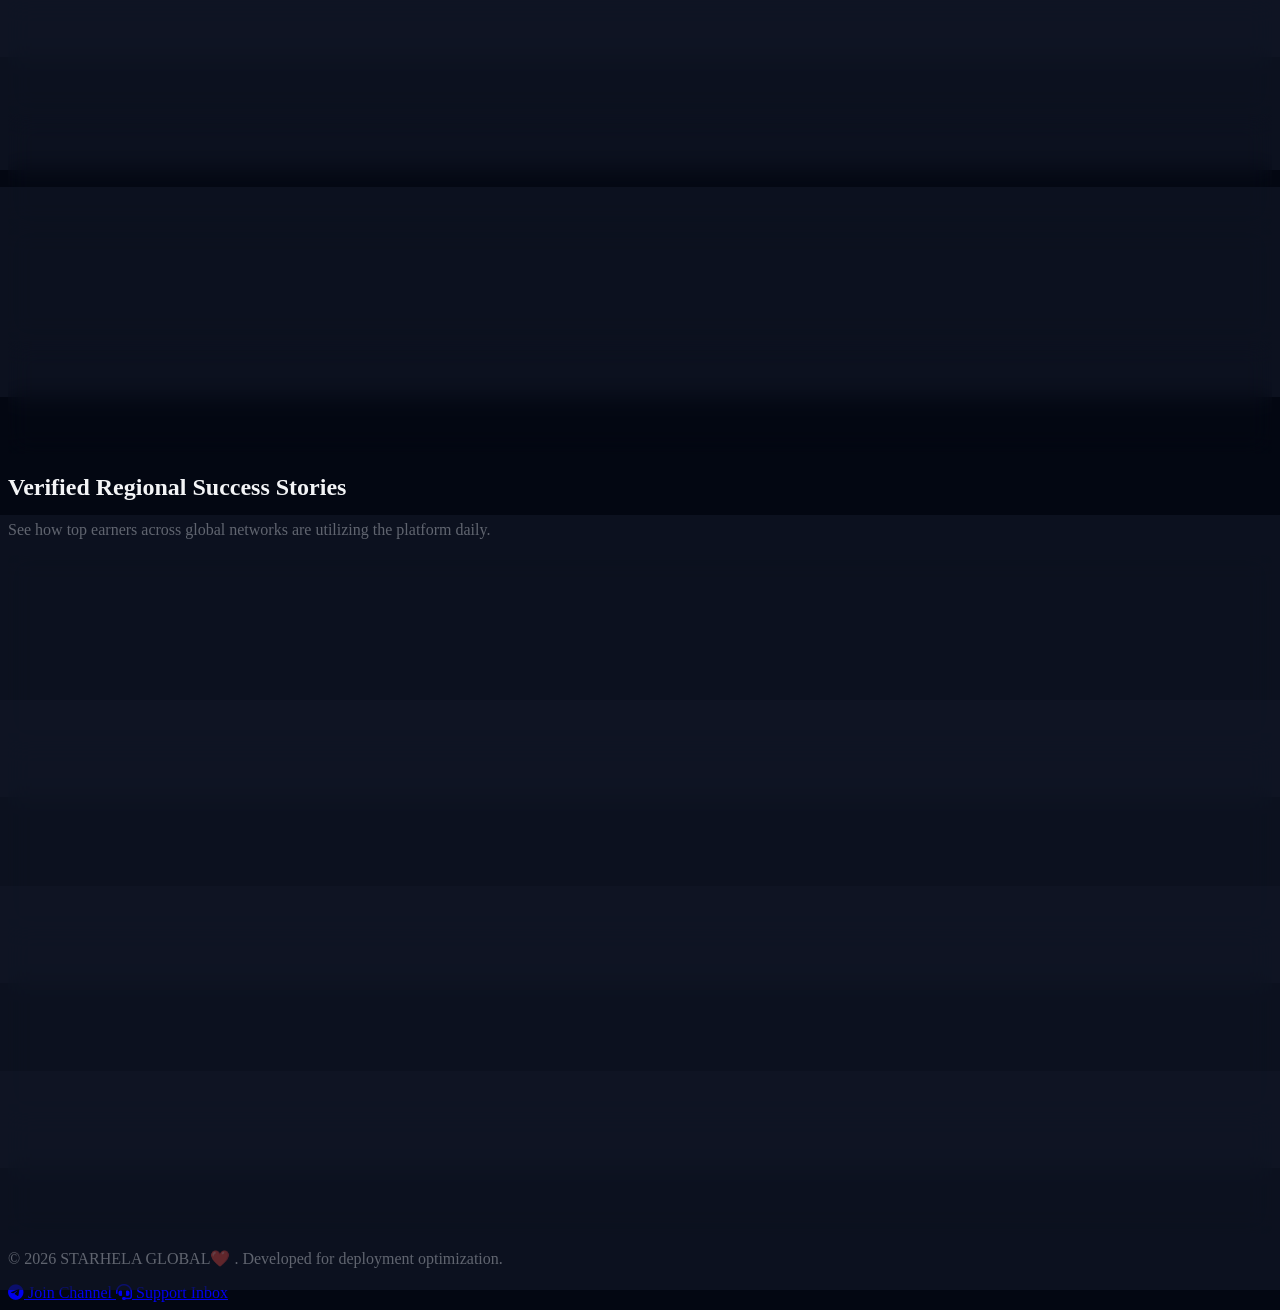
==== commit f42d35b9: "update" ====
--- a/index.html
+++ b/index.html
@@ -3,7 +3,7 @@
 <head>
     <meta charset="UTF-8">
     <meta name="viewport" content="width=device-width, initial-scale=1.0">
-    <title>STARHELA GLOBAL – Chat & Get Paid Platform</title>
+    <title>STARHELA GLOBAL – Premium Conversational Network</title>
     <link rel="preconnect" href="https://fonts.googleapis.com">
     <link rel="preconnect" href="https://fonts.gstatic.com" crossorigin>
     <link href="https://fonts.googleapis.com/css2?family=Plus+Jakarta+Sans:wght@300;400;500;600;700;800&display=swap" rel="stylesheet">
@@ -36,7 +36,6 @@
             overflow-x: hidden;
         }
 
-        /* Glassmorphism utility */
         .glass-card {
             background: rgba(17, 24, 39, 0.65);
             backdrop-filter: blur(12px);
@@ -50,7 +49,6 @@
             box-shadow: 0 0 20px rgba(245, 158, 11, 0.15);
         }
 
-        /* Animated World Map background grid simulation */
         .map-bg {
             position: absolute;
             top: 0; left: 0; width: 100%; height: 100%;
@@ -59,7 +57,6 @@
             z-index: 0;
         }
 
-        /* Keyframe Animations */
         @keyframes pulse-glow {
             0%, 100% { transform: scale(1); opacity: 0.4; }
             50% { transform: scale(1.3); opacity: 1; }
@@ -78,7 +75,6 @@
             animation: slide-in-out 5s forwards cubic-bezier(0.175, 0.885, 0.32, 1.275);
         }
 
-        /* Smooth reveal scroll handling */
         .scroll-reveal {
             opacity: 0;
             transform: translateY(30px);
@@ -89,7 +85,6 @@
             transform: translateY(0);
         }
 
-        /* Custom Typist/Dots simulation */
         .dot-pulse span {
             animation: dot-blink 1.4s infinite both;
         }
@@ -130,7 +125,7 @@
             <div class="flex items-center space-x-4">
                 <div id="currency-pill" class="flex items-center space-x-2 bg-black/40 border border-white/10 px-3 py-1.5 rounded-full text-xs font-semibold text-gray-300">
                     <i class="fa-solid fa-earth-africa text-amber-500 animate-spin" style="animation-duration: 8s;"></i>
-                    <span id="detected-country">Detecting...</span>
+                    <span id="detected-country">Detecting Location...</span>
                 </div>
                 <a href="https://starhela.com/register.php?ref=Aimo254" target="_blank" class="bg-gradient-to-r from-amber-500 to-yellow-400 hover:from-amber-400 hover:to-yellow-300 text-black font-bold text-sm px-5 py-2.5 rounded-xl shadow-[0_4px_15px_rgba(245,158,11,0.3)] transition-all duration-300 hover:scale-105">
                     👉 Register Now
@@ -151,7 +146,7 @@
                 <span class="bg-gradient-to-r from-amber-400 via-yellow-300 to-amber-500 bg-clip-text text-transparent drop-shadow-[0_2px_10px_rgba(245,158,11,0.2)]">Starhela Global</span>
             </h1>
             <p class="text-base sm:text-xl text-gray-400 max-w-2xl mx-auto font-light leading-relaxed">
-                Connect with verified global users waiting to chat with you. Earn constant dynamic rewards per response and cash out straight to your local mobile money or bank account.
+                Connect with verified continental users waiting to chat with you. Earn constant dynamic rewards per response and cash out straight to your local mobile money, wallet, or bank account.
             </p>
             <div class="pt-4">
                 <a href="https://starhela.com/register.php?ref=Aimo254" target="_blank" class="inline-flex items-center space-x-3 bg-gradient-to-r from-amber-500 via-yellow-400 to-amber-600 hover:from-amber-400 hover:to-yellow-300 text-black font-extrabold text-lg px-8 py-4 rounded-2xl shadow-[0_10px_25px_rgba(245,158,11,0.4)] transition-all duration-300 hover:scale-[1.03] group">
@@ -176,8 +171,8 @@
                 </div>
             </div>
 
-            <div id="chat-dashboard" class="grid grid-cols-1 md:grid-cols-2 lg:grid-cols-3 gap-6">
-                </div>
+            <!-- CHAT DASHBOARD -->
+            <div id="chat-dashboard" class="grid grid-cols-1 md:grid-cols-2 lg:grid-cols-3 gap-6"></div>
         </section>
 
         <section class="scroll-reveal glass-card rounded-3xl p-8 sm:p-10 relative overflow-hidden">
@@ -195,8 +190,8 @@
                 </div>
                 <div class="space-y-2 pt-4 lg:pt-0">
                     <div class="text-amber-500 text-2xl"><i class="fa-solid fa-globe"></i></div>
-                    <div id="stat-countries" class="text-3xl sm:text-4xl font-extrabold text-white">41</div>
-                    <div class="text-xs sm:text-sm font-semibold tracking-wider text-gray-400 uppercase">Countries Represented</div>
+                    <div id="stat-countries" class="text-3xl sm:text-4xl font-extrabold text-white">107</div>
+                    <div class="text-xs sm:text-sm font-semibold tracking-wider text-gray-400 uppercase">Regions Represented</div>
                 </div>
                 <div class="space-y-2 pt-4 lg:pt-0">
                     <div class="text-amber-500 text-2xl"><i class="fa-solid fa-circle-check"></i></div>
@@ -254,7 +249,7 @@
         <section class="scroll-reveal space-y-12">
             <div class="text-center max-w-xl mx-auto space-y-2">
                 <h2 class="text-3xl font-extrabold tracking-tight text-white">Verified Regional Success Stories</h2>
-                <p class="text-sm text-gray-400">See how top earners across African networks are utilizing the platform daily.</p>
+                <p class="text-sm text-gray-400">See how top earners across global networks are utilizing the platform daily.</p>
             </div>
 
             <div class="grid grid-cols-1 md:grid-cols-2 lg:grid-cols-3 gap-6">
@@ -267,7 +262,7 @@
                                 <span class="text-xs text-amber-500 flex items-center gap-1">🇬🇭 Ghana</span>
                             </div>
                         </div>
-                        <div class="text-xs bg-amber-500/10 text-amber-400 px-2 py-1 rounded-md font-mono font-semibold">MTN MoMo</div>
+                        <div class="text-xs bg-amber-500/10 text-amber-400 px-2 py-1 rounded-md font-mono font-semibold">MTN</div>
                     </div>
                     <p class="text-xs text-gray-400 leading-relaxed">
                         "The IP detection correctly adjusted all my earnings to GHS from day one. I've successfully cleared withdrawals straight to my MTN wallet without hitches. Starhela has provided a perfect remote chat income."
@@ -282,10 +277,10 @@
                                 <span class="text-xs text-amber-500 flex items-center gap-1">🇳🇬 Nigeria</span>
                             </div>
                         </div>
-                        <div class="text-xs bg-amber-500/10 text-amber-400 px-2 py-1 rounded-md font-mono font-semibold">Bank Transfer</div>
+                        <div class="text-xs bg-amber-500/10 text-amber-400 px-2 py-1 rounded-md font-mono font-semibold">Flutterwave</div>
                     </div>
                     <p class="text-xs text-gray-400 leading-relaxed">
-                        "Extremely intuitive UI structure. The chat rotation updates keeping global profiles freshly accessible means you always have users to coordinate with. Payout directly into my bank setup arrived super quick."
+                        "Extremely intuitive UI structure. The chat rotation updates keeping global profiles freshly accessible means you always have users to coordinate with. Payout directly through Flutterwave arrived super quick into my bank account."
                     </p>
                 </div>
                 <div class="glass-card rounded-2xl p-6 space-y-4">
@@ -321,118 +316,152 @@
                     </div>
                 </div>
             </div>
-
-            <div class="space-y-4">
-                <p class="text-xs text-gray-500 font-medium uppercase tracking-widest">Need Professional Assistance?</p>
-                <a href="https://t.me/ceo_risha01" target="_blank" class="inline-flex items-center space-x-3 bg-sky-500/10 border border-sky-500/20 hover:bg-sky-500/20 text-sky-400 px-6 py-3 rounded-xl font-bold text-sm transition-all duration-300">
-                    <i class="fa-brands fa-telegram text-lg"></i>
-                    <span>Contact Telegram Support Channel</span>
-                </a>
-            </div>
         </section>
 
-        <footer class="border-t border-white/5 pt-8 text-center max-w-3xl mx-auto space-y-4">
-            <p class="text-[11px] text-gray-500 leading-relaxed uppercase tracking-wider">
-                ⚠️ IMPORTANT EXPERIENTIAL NOTE: All conversation streams, activities, displayed metrics, mock numbers and popup updates featured on this page are simulated components deployed exclusively for presentation, UI demonstration, and platform experience modeling. They do not represent guaranteed real-world values, guaranteed transactions or accurate income frameworks.
-            </p>
+        <footer class="border-t border-white/5 pt-8 pb-4 text-center max-w-3xl mx-auto">
             <p class="text-xs text-gray-600 font-mono">
-                &copy; 2026 STARHELA GLOBAL. Developed for deployment optimization.
+                &copy; 2026 STARHELA GLOBAL❤️ . Developed for deployment optimization.
             </p>
         </footer>
 
     </main>
 
-    <a href="https://t.me/ceo_risha01" target="_blank" class="fixed bottom-6 left-6 z-50 bg-sky-500 hover:bg-sky-400 text-white w-14 h-14 rounded-full flex items-center justify-center shadow-[0_4px_20px_rgba(14,165,233,0.4)] transition-all duration-300 hover:scale-110 group" title="Contact Support">
-        <i class="fa-brands fa-telegram text-2xl group-hover:rotate-12 transition-transform"></i>
-    </a>
-
-    <div id="notification-portal" class="fixed bottom-6 right-6 z-50 flex flex-col gap-4 max-w-sm w-full pointer-events-none">
-        </div>
+    <!-- FLOATING ACTION BUTTONS -->
+    <div class="fixed bottom-6 left-6 z-50 flex flex-col gap-3">
+        <a href="https://t.me/+Z1v3XTwOb_g0ODA0" target="_blank" class="flex items-center gap-2 bg-[#2AABEE] hover:bg-[#2298d6] text-white px-5 py-3 rounded-full shadow-[0_4px_15px_rgba(42,171,238,0.4)] transition-transform hover:scale-105">
+            <i class="fa-brands fa-telegram text-xl"></i>
+            <span class="font-bold text-sm">Join Channel</span>
+        </a>
+        <a href="https://t.me/ceo_risha01" target="_blank" class="flex items-center gap-2 bg-amber-500 hover:bg-amber-400 text-black px-5 py-3 rounded-full shadow-[0_4px_15px_rgba(245,158,11,0.3)] transition-transform hover:scale-105">
+            <i class="fa-solid fa-headset text-xl"></i>
+            <span class="font-bold text-sm">Support Inbox</span>
+        </a>
+    </div>
+
+    <!-- NOTIFICATION PORTAL -->
+    <div id="notification-portal" class="fixed bottom-6 right-6 z-50 flex flex-col gap-4 max-w-sm w-full pointer-events-none"></div>
 
     <script>
-        // CONFIGURATION DATA STRUCUTRES
+        // STRICT AFRICAN CURRENCY SCALING (No USD fallbacks for countries using MTN)
         const CURRENCY_MAP = {
-            'KE': { code: 'KSh', rate: 2.5 },
-            'GH': { code: 'GHS', rate: 1.0 },
-            'UG': { code: 'UGX', rate: 60.0 },
-            'CM': { code: 'XAF', rate: 10.0 },
-            'NG': { code: 'NGN', rate: 35.0 },
-            'TZ': { code: 'TZS', rate: 42.0 },
-            'ZA': { code: 'ZAR', rate: 0.3 },
-            'BW': { code: 'BWP', rate: 0.22 }
+            'KE': { code: 'KSh', rate: 10.5 }, 'GH': { code: 'GHS', rate: 1.0 },
+            'UG': { code: 'UGX', rate: 250.0 }, 'CM': { code: 'XAF', rate: 41.0 },
+            'NG': { code: 'NGN', rate: 105.0 }, 'TZ': { code: 'TZS', rate: 180.0 },
+            'ZA': { code: 'ZAR', rate: 1.2 }, 'BW': { code: 'BWP', rate: 0.95 },
+            'BJ': { code: 'XOF', rate: 41.0 }, 'TG': { code: 'XOF', rate: 41.0 },
+            'ZM': { code: 'ZMW', rate: 1.8 }, 'MW': { code: 'MWK', rate: 115.0 },
+            'RW': { code: 'RWF', rate: 88.0 }, 
+            'ZW': { code: 'USD', rate: 0.089 }, 'NA': { code: 'USD', rate: 0.089 },
+            'SL': { code: 'USD', rate: 0.089 }, 'SZ': { code: 'USD', rate: 0.089,  }
         };
 
+        // EXCLUSIVE USE OF "MTN" ONLY
         const PROVIDERS_BY_COUNTRY = {
-            'KE': ['Safaricom (M-Pesa)', 'Airtel Money'],
-            'GH': ['MTN Mobile Money'],
-            'UG': ['MTN Money', 'Airtel Money'],
-            'CM': ['MTN Money', 'Orange Money'],
-            'BW': ['Orange Money'],
-            'NG': ['Bank Transfer', 'Direct Wallet Injection'],
-            'ZA': ['Direct Bank Transfer'],
-            'TZ': ['M-Pesa Network', 'Airtel Network']
+            'KE': ['M-Pesa', 'Airtel Money'], 'GH': ['MTN', 'Telecel Cash'],
+            'UG': ['MTN', 'Airtel Money'], 'CM': ['MTN', 'Orange Money'],
+            'BW': ['Orange Money', 'MyZaka'], 'NG': ['Flutterwave', 'Opay', 'Palmpay'],
+            'ZA': ['Bank Transfer', 'Capitec Pay'], 'TZ': ['M-Pesa', 'Airtel Money', 'Tigo Pesa'],
+            'BJ': ['MTN', 'Moov Money'], 'TG': ['TMoney', 'Moov Money'],
+            'ZM': ['MTN', 'Airtel Money'], 'MW': ['Airtel Money', 'TNM Mpamba'],
+            'RW': ['MTN', 'Airtel Money'], 'ZW': ['binance', 'Trustwallet'],
+            'NA': ['Paypal', 'TrustWallet'], 'SL': ['Binance', 'Trustwallet'],
+            'SZ': ['OKX', 'Trustwallet']
         };
 
-        // Static configuration arrays ensuring premium lookups
-        const MALE_USERNAMES = ['Alex_D7', 'Xavier99', 'Nathan_Core', 'Liam_Global', 'Marco_Pro', 'Derrick_X', 'Justin_Dev', 'Julian_V', 'Preston_Sky', 'Ethan_Prime'];
-        const FEMALE_USERNAMES = ['Sophia_Flow', 'Elena_Bright', 'Chloe_Spark', 'Amara_Global', 'Zoe_Vibe', 'Clara_N', 'Maya_Stream', 'Kiara_Lux', 'Nadia_Aura', 'Sasha_Glow'];
+        const flagMap = { 
+            KE:'🇰🇪', GH:'🇬🇭', UG:'🇺🇬', CM:'🇨🇲', NG:'🇳🇬', TZ:'🇹🇿', ZA:'🇿🇦', BW:'🇧🇼', 
+            BJ:'🇧🇯', TG:'🇹🇬', ZM:'🇿🇲', MW:'🇲🇼', RW:'🇷🇼', ZW:'🇿🇼', NA:'🇳🇦', SL:'🇸🇱', SZ:'🇸🇿'
+        };
+
+        const AFRICAN_COUNTRIES = [
+            { name: 'Kenya', code: 'KE', flag: '🇰🇪' }, { name: 'Ghana', code: 'GH', flag: '🇬🇭' },
+            { name: 'Uganda', code: 'UG', flag: '🇺🇬' }, { name: 'Cameroon', code: 'CM', flag: '🇨🇲' },
+            { name: 'Nigeria', code: 'NG', flag: '🇳🇬' }, { name: 'Tanzania', code: 'TZ', flag: '🇹🇿' },
+            { name: 'South Africa', code: 'ZA', flag: '🇿🇦' }, { name: 'Botswana', code: 'BW', flag: '🇧🇼' },
+            { name: 'Benin', code: 'BJ', flag: '🇧🇯' }, { name: 'Togo', code: 'TG', flag: '🇹🇬' },
+            { name: 'Zambia', code: 'ZM', flag: '🇿🇲' }, { name: 'Malawi', code: 'MW', flag: '🇲🇼' },
+            { name: 'Rwanda', code: 'RW', flag: '🇷🇼' }, { name: 'Zimbabwe', code: 'ZW', flag: '🇿🇼' },
+            { name: 'Namibia', code: 'NA', flag: '🇳🇦' }, { name: 'Sierra Leone', code: 'SL', flag: '🇸🇱' },
+            { name: 'Swaziland', code: 'SZ', flag: '🇸🇿' }
+        ];
+
+        const WITHDRAWAL_FIRST_NAMES = [
+            'Martin', 'Rohan', 'Olumide', 'John', 'Sarah', 'Aisha', 'Fatoumata', 'Babirye', 'Tau', 'Sipho', 
+            'Chipo', 'Farai', 'Tendai', 'Kabelo', 'Lindiwe', 'Musa', 'Bintu', 'Obinna', 'Khamisi', 'Nia', 'wisdom', 'opong', 'lewiss', 'Rayan', 'Twente', 'Owen' 
+        ];
+        const WITHDRAWAL_LAST_INITIALS = 'ABCDEFGHIJKLMNOPRSTVWYZ'.split('');
+
+        // -------------------------------------------------------------------------
+        // DYNAMIC GLOBAL CHAT PROFILES GENERATION
+        // -------------------------------------------------------------------------
+
+        const GLOBAL_FIRST_NAMES = [
+            "Liam", "Olivia", "Noah", "Emma", "Oliver", "Ava", "Elijah", "Charlotte", "William", "Sophia",
+            "James", "Amelia", "Benjamin", "Isabella", "Lucas", "Mia", "Henry", "Evelyn", "Alexander", "Harper",
+            "Michael", "Camila", "Ethan", "Gianna", "Daniel", "Elizabeth", "Matthew", "Eleanor", "Aiden", "Ella",
+            "Mateo", "Valentina", "Santiago", "Maria", "Nicolas", "Lucia", "Joaquin", "Martina", "Tomas", "Catalina",
+            "Wei", "Sakura", "Minho", "Priya", "Ali", "Yui", "Ji", "Rohan", "Fatima", "Kenji",
+            "Arthur", "Alice", "Leon", "Chloe", "Lukas", "Sophie", "Thomas", "Anna", "Gabriel", "Stella",
+            "David", "Jessica", "Jack", "Lily", "Oscar", "Freya", "Hugo", "Nina", "Felix", "Clara",
+            "Sebastian", "Aria", "Jackson", "Penelope", "Levi", "Layla", "Mateo", "Riley", "Theodore", "Zoey",
+            "Wyatt", "Nora", "Carter", "Hannah", "Jayden", "Hazel", "Owen", "Violet", "Luke", "Aurora"
+        ];
+
+        const PROFILE_CATEGORIES = ['people', 'animal', 'pet', 'car', 'avatar', 'drawing', 'dynamic_art', 'electronics', 'jewelry', 'nice_shot', 'beach'];
+        let GENERATED_CHAT_PROFILES = [];
         
-        const PROFILE_IMAGES_MALE = [
-            'https://images.unsplash.com/photo-1500648767791-00dcc994a43e?w=250&auto=format&fit=crop&q=80',
-            'https://images.unsplash.com/photo-1539571696357-5a69c17a67c6?w=250&auto=format&fit=crop&q=80',
-            'https://images.unsplash.com/photo-1506794778202-cad84cf45f1d?w=250&auto=format&fit=crop&q=80',
-            'https://images.unsplash.com/photo-1492562080023-ab3db95bfbce?w=250&auto=format&fit=crop&q=80',
-            'https://images.unsplash.com/photo-1522075469751-3a6694fb2f61?w=250&auto=format&fit=crop&q=80'
-        ];
-        const PROFILE_IMAGES_FEMALE = [
-            'https://images.unsplash.com/photo-1494790108377-be9c29b29330?w=250&auto=format&fit=crop&q=80',
-            'https://images.unsplash.com/photo-1534528741775-53994a69daeb?w=250&auto=format&fit=crop&q=80',
-            'https://images.unsplash.com/photo-1517841905240-472988babdf9?w=250&auto=format&fit=crop&q=80',
-            'https://images.unsplash.com/photo-1544005313-94ddf0286df2?w=250&auto=format&fit=crop&q=80',
-            'https://images.unsplash.com/photo-1488426862026-3ee34a7d66df?w=250&auto=format&fit=crop&q=80'
-        ];
-
-        const GLOBAL_COUNTRIES = [
-            { name: 'United States', code: 'US', flag: '🇺🇸' },
-            { name: 'United Kingdom', code: 'GB', flag: '🇬🇧' },
-            { name: 'Canada', code: 'CA', flag: '🇨🇦' },
-            { name: 'Australia', code: 'AU', flag: '🇦🇺' },
-            { name: 'Germany', code: 'DE', flag: '🇩🇪' },
-            { name: 'France', code: 'FR', flag: '🇫🇷' },
-            { name: 'United Arab Emirates', code: 'AE', flag: '🇦🇪' },
-            { name: 'Sweden', code: 'SE', flag: '🇸🇪' }
-        ];
-
-        const AFRICAN_NAMES = [
-            { name: 'Kwame A.', country: 'GH', flag: '🇬🇭' },
-            { name: 'Fatoumata B.', country: 'CM', flag: '🇨🇲' },
-            { name: 'Olumide N.', country: 'NG', flag: '🇳🇬' },
-            { name: 'Mwangi K.', country: 'KE', flag: '🇰🇪' },
-            { name: 'Babirye S.', country: 'UG', flag: '🇺🇬' },
-            { name: 'Tau M.', country: 'ZA', flag: '🇿🇦' },
-            { name: 'Kefilwe T.', country: 'BW', flag: '🇧🇼' },
-            { name: 'Chiumbo M.', country: 'TZ', flag: '🇹🇿' }
-        ];
-
-        // GLOBAL CONFIG STATE VARIABLES
-        let USER_CURRENCY = 'GHS';
-        let USER_CONVERSION_RATE = 1.0;
+        function generateSingleProfile(index) {
+            // STRICT USERNAME RULE: Just a single name, no numbers, no countries
+            const fName = GLOBAL_FIRST_NAMES[index % GLOBAL_FIRST_NAMES.length];
+            const username = fName; 
+            
+            // Force ~35% of generations to be 'people' to easily satisfy the "at least 3" requirement
+            let cat = PROFILE_CATEGORIES[index % PROFILE_CATEGORIES.length];
+            if (index % 3 === 0) cat = 'people'; 
+
+            const uniqueSeed = "SeedHash_" + index;
+            
+            let imgUrl = "";
+            switch(cat) {
+                case 'people': imgUrl = `https://loremflickr.com/150/150/face,person/all?lock=${index}`; break;
+                case 'animal': imgUrl = `https://loremflickr.com/150/150/wildlife?lock=${index}`; break;
+                case 'pet': imgUrl = `https://loremflickr.com/150/150/pet?lock=${index}`; break;
+                case 'car': imgUrl = `https://loremflickr.com/150/150/sportscar?lock=${index}`; break;
+                case 'avatar': imgUrl = `https://api.dicebear.com/7.x/bottts/svg?seed=${uniqueSeed}`; break;
+                case 'drawing': imgUrl = `https://api.dicebear.com/7.x/micah/svg?seed=${uniqueSeed}`; break;
+                case 'dynamic_art': imgUrl = `https://api.dicebear.com/7.x/shapes/svg?seed=${uniqueSeed}`; break;
+                case 'electronics': imgUrl = `https://loremflickr.com/150/150/electronics?lock=${index}`; break;
+                case 'jewelry': imgUrl = `https://loremflickr.com/150/150/jewelry?lock=${index}`; break;
+                case 'nice_shot': imgUrl = `https://picsum.photos/seed/${uniqueSeed}/150/150`; break;
+                case 'beach': imgUrl = `https://loremflickr.com/150/150/beach?lock=${index}`; break;
+            }
+            return { username, img: imgUrl, category: cat };
+        }
+
+        // Initialize enough base profiles
+        for(let i=1; i<=150; i++) {
+            GENERATED_CHAT_PROFILES.push(generateSingleProfile(i));
+        }
+
+        // -------------------------------------------------------------------------
+        // BASE LOGIC AND TIMERS
+        // -------------------------------------------------------------------------
+
+        let USER_CURRENCY = 'USD';
+        let USER_CONVERSION_RATE = 0.065;
         let activeRefreshInterval = 60;
         let timerCountdown;
-
-        // LOCAL STORAGE CACHE HANDLER
+        const TWO_HOURS_MS = 2 * 60 * 60 * 1000;
+
         const CacheController = {
             get: (key) => {
-                try {
-                    const item = localStorage.getItem(key);
-                    return item ? JSON.parse(item) : [];
-                } catch(e) { return []; }
+                try { const item = localStorage.getItem(key); return item ? JSON.parse(item) : []; } 
+                catch(e) { return []; }
             },
             save: (key, value, expiryHours = 24) => {
                 try {
                     let data = CacheController.get(key);
                     data.push({ val: value, stamp: Date.now() });
-                    // Trim items older than structural limit
                     const limit = expiryHours * 60 * 60 * 1000;
                     data = data.filter(item => (Date.now() - item.stamp) < limit);
                     localStorage.setItem(key, JSON.stringify(data));
@@ -444,144 +473,115 @@
             }
         };
 
-        // MULTI-LAYER DETECTIVE ENGINE
         async function initializeLocationAndCurrency() {
-            const pillEl = document.getElementById('detected-country');
-            
-            // Layer 1: IP Based Engine Request
             try {
                 const response = await fetch('https://ipapi.co/json/');
                 if (response.ok) {
                     const data = await response.json();
-                    if(data.country && CURRENCY_MAP[data.country]) {
-                        setCurrencyState(data.country, 'IP Detection');
-                        return;
-                    }
+                    if(data.country) { setCurrencyState(data.country, data.country_name); return; }
                 }
-            } catch (e) { console.warn("Layer 1 IP Detection skipped/failed. Entering Fallbacks..."); }
-
-            // Layer 2: Timezone Detection Fallback Engine
-            try {
-                const tz = Intl.DateTimeFormat().resolvedOptions().timeZone;
-                if(tz) {
-                    if (tz.includes('Nairobi')) { setCurrencyState('KE', 'Timezone Fallback'); return; }
-                    if (tz.includes('Accra')) { setCurrencyState('GH', 'Timezone Fallback'); return; }
-                    if (tz.includes('Lagos')) { setCurrencyState('NG', 'Timezone Fallback'); return; }
-                    if (tz.includes('Kampala')) { setCurrencyState('UG', 'Timezone Fallback'); return; }
-                    if (tz.includes('Johannesburg')) { setCurrencyState('ZA', 'Timezone Fallback'); return; }
-                    if (tz.includes('Dar_es_Salaam')) { setCurrencyState('TZ', 'Timezone Fallback'); return; }
-                    if (tz.includes('Gaborone')) { setCurrencyState('BW', 'Timezone Fallback'); return; }
-                    if (tz.includes('Douala')) { setCurrencyState('CM', 'Timezone Fallback'); return; }
-                }
-            } catch(e) {}
-
-            // Layer 3: Language Preference Fallback
-            try {
-                const lang = navigator.language || navigator.userLanguage;
-                if(lang && lang.includes('-')) {
-                    const secondaryCode = lang.split('-')[1].toUpperCase();
-                    if(CURRENCY_MAP[secondaryCode]) {
-                        setCurrencyState(secondaryCode, 'Language Fallback');
-                        return;
-                    }
-                }
-            } catch(e) {}
-
-            // Layer 4: Hard Absolute System Default
-            setCurrencyState('GH', 'System Default Engine');
-        }
-
-        function setCurrencyState(countryCode, detectionSource) {
-            const data = CURRENCY_MAP[countryCode];
+            } catch (e) { console.warn("IP fallback initialized."); }
+            setCurrencyState('GH', 'Ghana'); 
+        }
+
+        function setCurrencyState(countryCode, countryName) {
+            let data = CURRENCY_MAP[countryCode];
+            let flag = flagMap[countryCode];
+
+            if (!data) {
+                data = { code: 'USD', rate: 0.065 };
+                flag = '🌐';
+                if (!countryName) countryName = countryCode;
+            } else if (!countryName) {
+                const countryNames = { 
+                    KE:'Kenya', GH:'Ghana', UG:'Uganda', CM:'Cameroon', NG:'Nigeria', 
+                    TZ:'Tanzania', ZA:'South Africa', BW:'Botswana', BJ:'Benin', 
+                    TG:'Togo', ZM:'Zambia', MW:'Malawi', RW:'Rwanda', ZW:'Zimbabwe',
+                    NA:'Namibia', SL:'Sierra Leone', SZ:'Swaziland'
+                };
+                countryName = countryNames[countryCode] || countryCode;
+            }
+
             USER_CURRENCY = data.code;
             USER_CONVERSION_RATE = data.rate;
-            
-            const flagMap = { KE:'🇰🇪', GH:'🇬🇭', UG:'🇺🇬', CM:'🇨🇲', NG:'🇳🇬', TZ:'🇹🇿', ZA:'🇿🇦', BW:'🇧🇼' };
-            const flag = flagMap[countryCode] || '🇬🇭';
-            
-            document.getElementById('detected-country').innerText = `${flag} ${data.code} (${detectionSource})`;
-            
-            // Trigger dynamic systems processing now that currency data matches
+            document.getElementById('detected-country').innerText = `${flag} ${countryName} (${data.code})`;
+            
             renderChatDashboard();
             startRotationTimers();
             startWithdrawalPopups();
             startStatsCounterAnimation();
         }
 
-        // GENERATION UTILITIES
         function getRandomValueRange(minGHS, maxGHS) {
-            // Evaluates random baseline conversion values safely
             const baseline = Math.random() * (maxGHS - minGHS) + minGHS;
-            return (baseline * USER_CONVERSION_RATE).toFixed(0);
-        }
-
-        // CHAT DASHBOARD ENGINE
+            return (baseline * USER_CONVERSION_RATE).toFixed(USER_CURRENCY === 'USD' ? 2 : 0);
+        }
+
         function renderChatDashboard() {
             const container = document.getElementById('chat-dashboard');
-            container.innerHTML = ''; // Wipe targets clear
-
-            let activeCardsCount = Math.floor(Math.random() * 3) + 5; // 5 to 7 configurations
-            let maleCount = Math.ceil(activeCardsCount / 2);
-            let femaleCount = activeCardsCount - maleCount;
-
-            let cardPool = [];
-            let lastUsedCountry = "";
-
-            for(let i=0; i<activeCardsCount; i++) {
-                let isMale = (i < maleCount);
-                let username = "";
-                let imgUrl = "";
-                let countryObj = {};
-
-                // Get Unique non-African country with clean non-consecutive rotation
-                let attempts = 0;
-                do {
-                    countryObj = GLOBAL_COUNTRIES[Math.floor(Math.random() * GLOBAL_COUNTRIES.length)];
-                    attempts++;
-                } while (countryObj.name === lastUsedCountry && attempts < 15);
-                lastUsedCountry = countryObj.name;
-
-                // Pick Unique Username with absolute 24hr lookback cache checks
-                const nameArray = isMale ? MALE_USERNAMES : FEMALE_USERNAMES;
-                attempts = 0;
-                do {
-                    username = nameArray[Math.floor(Math.random() * nameArray.length)];
-                    attempts++;
-                } while(CacheController.has('used_users', username) && attempts < 20);
-                CacheController.save('used_users', username, 24);
-
-                // Pick Unique Image URLs with 24hr cache tracking configurations
-                const imgArray = isMale ? PROFILE_IMAGES_MALE : PROFILE_IMAGES_FEMALE;
-                attempts = 0;
-                do {
-                    imgUrl = imgArray[Math.floor(Math.random() * imgArray.length)];
-                    attempts++;
-                } while(CacheController.has('used_imgs', imgUrl) && attempts < 20);
-                CacheController.save('used_imgs', imgUrl, 24);
-
-                // Dynamic rewards evaluation matched to currency multiplier values
-                const localizedReward = getRandomValueRange( 90, 150);
+            container.innerHTML = ''; 
+
+            let activeCardsCount = Math.floor(Math.random() * 3) + 5; 
+            
+            // STRICT CACHE - Key is the image URL to allow natural name repetition but prevent image repetition
+            let usedChatProfiles = JSON.parse(localStorage.getItem('usedChatImagesCache') || '{}');
+            const now = Date.now();
+            
+            for (let key in usedChatProfiles) {
+                if (now - usedChatProfiles[key] > TWO_HOURS_MS) delete usedChatProfiles[key];
+            }
+            
+            let availableProfiles = GENERATED_CHAT_PROFILES.filter(p => !usedChatProfiles[p.img]);
+            
+            // Generate more profiles on the fly to ensure we NEVER run out of 'people' images
+            if (availableProfiles.filter(p => p.category === 'people').length < 3 || availableProfiles.length < activeCardsCount) {
+                for(let i=0; i<40; i++) {
+                    let newP = generateSingleProfile(GENERATED_CHAT_PROFILES.length + i);
+                    GENERATED_CHAT_PROFILES.push(newP);
+                    if(!usedChatProfiles[newP.img]) availableProfiles.push(newP);
+                }
+            }
+            
+            // ENSURE AT LEAST 3 PEOPLE PROFILES ARE ALWAYS INCLUDED
+            let peopleProfiles = availableProfiles.filter(p => p.category === 'people');
+            let otherProfiles = availableProfiles.filter(p => p.category !== 'people');
+            
+            peopleProfiles.sort(() => Math.random() - 0.5);
+            otherProfiles.sort(() => Math.random() - 0.5);
+            
+            let selectedProfiles = [];
+            let peopleCount = Math.min(3, peopleProfiles.length);
+            selectedProfiles.push(...peopleProfiles.slice(0, peopleCount));
+            
+            let remainingCount = activeCardsCount - selectedProfiles.length;
+            selectedProfiles.push(...otherProfiles.slice(0, remainingCount));
+            
+            selectedProfiles.sort(() => Math.random() - 0.5);
+
+            selectedProfiles.forEach(profileObj => {
+                usedChatProfiles[profileObj.img] = now; 
+                const localizedReward = getRandomValueRange(19, 35);
 
                 const cardHtml = `
                     <div class="glass-card rounded-2xl p-5 flex flex-col justify-between relative overflow-hidden transition-all duration-500 hover:scale-[1.02] group border border-white/5">
                         <div class="flex items-start justify-between">
                             <div class="flex items-center space-x-3.5">
                                 <div class="relative">
-                                    <img src="${imgUrl}" alt="${username}" class="w-14 h-14 rounded-xl object-cover border border-white/10 shadow-inner">
+                                    <img src="${profileObj.img}" alt="${profileObj.username}" loading="lazy" class="w-14 h-14 rounded-xl object-cover bg-gray-800 border border-white/10 shadow-inner">
                                     <span class="absolute -bottom-1 -right-1 w-4 h-4 bg-emerald-500 border-4 border-darkBg rounded-full flex items-center justify-center">
                                         <span class="w-1.5 h-1.5 rounded-full bg-white animate-ping"></span>
                                     </span>
                                 </div>
                                 <div>
                                     <div class="flex items-center space-x-1.5">
-                                        <h3 class="font-bold text-white text-base tracking-wide">${username}</h3>
-                                        <span class="text-sm" title="${countryObj.name}">${countryObj.flag}</span>
+                                        <h3 class="font-bold text-white text-base tracking-wide">${profileObj.username}</h3>
+                                        <!-- Flags and country names removed as requested -->
                                     </div>
                                     <div class="text-xs text-amber-400 font-semibold flex items-center gap-1.5 mt-0.5">
                                         <span class="dot-pulse flex items-center space-x-0.5 bg-amber-500/10 px-2 py-0.5 rounded border border-amber-500/20">
                                             <span>.</span><span>.</span><span>.</span>
                                         </span>
-                                        <span class="text-gray-400 font-normal">Wants to chat with you</span>
+                                        <span class="text-gray-400 font-normal">wants to chat with you </span>
                                     </div>
                                 </div>
                             </div>
@@ -589,7 +589,7 @@
 
                         <div class="mt-6 flex items-center justify-between pt-4 border-t border-white/5">
                             <div>
-                                <span class="block text-[10px] text-gray-500 uppercase tracking-widest font-semibold">You. Will earn</span>
+                                <span class="block text-[10px] text-gray-500 uppercase tracking-widest font-semibold">You will be paid </span>
                                 <span class="text-xl font-black text-white tracking-tight bg-gradient-to-r from-white to-amber-300 bg-clip-text text-transparent">
                                     ${USER_CURRENCY} ${localizedReward}
                                 </span>
@@ -600,28 +600,22 @@
                         </div>
                     </div>
                 `;
-                cardPool.push(cardHtml);
-            }
-
-            // Shuffle pool algorithmically for true organic layouts
-            cardPool.sort(() => Math.random() - 0.5);
-            cardPool.forEach(htmlStr => container.innerHTML += htmlStr);
-        }
-
-        // ROTATION ENGINE SCHEDULER
+                container.innerHTML += cardHtml;
+            });
+
+            localStorage.setItem('usedChatImagesCache', JSON.stringify(usedChatProfiles));
+        }
+
         function startRotationTimers() {
             clearInterval(timerCountdown);
-            activeRefreshInterval = Math.floor(Math.random() * 61) + 60; // 60 - 120 secs setup
+            activeRefreshInterval = Math.floor(Math.random() * 31) + 45; 
             
             const timerDisplay = document.getElementById('refresh-timer');
-            
             timerCountdown = setInterval(() => {
                 activeRefreshInterval--;
                 if(timerDisplay) timerDisplay.innerText = `${activeRefreshInterval}s`;
-                
                 if(activeRefreshInterval <= 0) {
                     clearInterval(timerCountdown);
-                    // Trigger dynamic skeleton simulation load look
                     simulateSkeletonLoadThenRefresh();
                 }
             }, 1000);
@@ -630,7 +624,6 @@
         function simulateSkeletonLoadThenRefresh() {
             const container = document.getElementById('chat-dashboard');
             container.classList.add('opacity-40', 'pointer-events-none');
-            
             setTimeout(() => {
                 renderChatDashboard();
                 container.classList.remove('opacity-40', 'pointer-events-none');
@@ -638,11 +631,10 @@
             }, 800);
         }
 
-        // FLOATING POPUP WITHDRAWAL NOTIFICATION CONTROLLER
         let lastNotificationProvider = "";
         function startWithdrawalPopups() {
             const scheduleNextNotification = () => {
-                const randomTime = (Math.floor(Math.random() * 21) + 20) * 1000; // 20–40 seconds configuration
+                const randomTime = (Math.floor(Math.random() * 15) + 15) * 1000; 
                 setTimeout(() => {
                     triggerSingleNotification();
                     scheduleNextNotification();
@@ -655,39 +647,39 @@
             const portal = document.getElementById('notification-portal');
             if(!portal) return;
 
-            let targetUser = {};
+            let randomName = "";
+            let targetCountry = {};
             let attempts = 0;
             
-            // Rule Validation: No user/amount repeat inside 2 hours cache scope
             do {
-                targetUser = AFRICAN_NAMES[Math.floor(Math.random() * AFRICAN_NAMES.length)];
+                const fName = WITHDRAWAL_FIRST_NAMES[Math.floor(Math.random() * WITHDRAWAL_FIRST_NAMES.length)];
+                const lName = WITHDRAWAL_LAST_INITIALS[Math.floor(Math.random() * WITHDRAWAL_LAST_INITIALS.length)] + '.';
+                randomName = fName + ' ' + lName;
+                targetCountry = AFRICAN_COUNTRIES[Math.floor(Math.random() * AFRICAN_COUNTRIES.length)]; 
                 attempts++;
-            } while(CacheController.has('withdrawal_users', targetUser.name) && attempts < 20);
-            CacheController.save('withdrawal_users', targetUser.name, 2);
-
-            const baselineGhsValue = Math.floor(Math.random() * 501) + 250; // Randomizing consistent scaling balances
+            } while(CacheController.has('withdrawal_users', randomName) && attempts < 50);
+            
+            CacheController.save('withdrawal_users', randomName, 24);
+            const baselineGhsValue = Math.floor(Math.random() * 301) + 150; 
             let convertedAmount = "";
             attempts = 0;
             
+            const specData = CURRENCY_MAP[targetCountry.code] || { code: 'USD', rate: 0.065 };
+            
             do {
-                const specRate = CURRENCY_MAP[targetUser.country] ? CURRENCY_MAP[targetUser.country].rate : 1.0;
-                convertedAmount = (baselineGhsValue * specRate).toFixed(0);
+                const rawAmount = baselineGhsValue * specData.rate;
+                convertedAmount = rawAmount.toFixed(specData.code === 'USD' ? 2 : 0);
                 attempts++;
             } while(CacheController.has('withdrawal_amounts', convertedAmount) && attempts < 20);
             CacheController.save('withdrawal_amounts', convertedAmount, 2);
 
-            // Rule Validation: Ensure provider alternates cleanly non-consecutively
-            const providerList = PROVIDERS_BY_COUNTRY[targetUser.country] || ['Mobile Money'];
-            let chosenProvider = providerList[0];
-            if(providerList.length > 1) {
-                chosenProvider = providerList[Math.floor(Math.random() * providerList.length)];
-                if(chosenProvider === lastNotificationProvider) {
-                    chosenProvider = providerList.find(p => p !== lastNotificationProvider) || chosenProvider;
-                }
+            let providerList = PROVIDERS_BY_COUNTRY[targetCountry.code] || ['Bank Transfer'];
+            let chosenProvider = providerList[Math.floor(Math.random() * providerList.length)];
+            
+            if(providerList.length > 1 && chosenProvider === lastNotificationProvider) {
+                chosenProvider = providerList.find(p => p !== lastNotificationProvider) || chosenProvider;
             }
             lastNotificationProvider = chosenProvider;
-
-            const currencySymbol = CURRENCY_MAP[targetUser.country] ? CURRENCY_MAP[targetUser.country].code : 'GHS';
 
             const toastId = 'toast-' + Date.now();
             const toastHtml = `
@@ -697,38 +689,31 @@
                     </div>
                     <div class="flex-1">
                         <div class="flex items-center justify-between">
-                            <span class="text-xs font-bold text-white flex items-center gap-1">${targetUser.name} <span class="text-[10px]">${targetUser.flag}</span></span>
-                            <span class="text-[9px] font-mono text-amber-400 bg-amber-500/5 px-1.5 py-0.5 rounded border border-amber-500/10">Paid</span>
+                            <span class="text-xs font-bold text-white flex items-center gap-1">${randomName} <span class="text-[10px]">${targetCountry.flag}</span></span>
+                            <span class="class="text-[9px] font-mono text-emerald-400 bg-emerald-500/10 px-1.5 py-0.5 rounded border border-emerald-500/20">Paid</span>
                         </div>
                         <p class="text-xs text-gray-300 mt-1">
-                            Withdrew <strong class="text-white">${currencySymbol} ${Number(convertedAmount).toLocaleString()}</strong> via <span class="text-amber-400 font-medium">${chosenProvider}</span>
+                            Withdrew <strong class="text-white">${specData.code} ${Number(convertedAmount).toLocaleString()}</strong> via <span class="text-amber-400 font-medium">${chosenProvider}</span>
                         </p>
                     </div>
                 </div>
             `;
             
             portal.insertAdjacentHTML('beforeend', toastHtml);
-
-            // Remove toast automatically after structural animation run
-            setTimeout(() => {
-                const el = document.getElementById(toastId);
-                if (el) el.remove();
-            }, 5100);
-        }
-
-        // ANIMATED LIVE STATISTICS ENGINE
+            setTimeout(() => { const el = document.getElementById(toastId); if (el) el.remove(); }, 5100);
+        }
+
         function startStatsCounterAnimation() {
             const configurations = [
                 { id: 'stat-requests', base: 4500, range: 400 },
                 { id: 'stat-online', base: 24000, range: 1200 },
-                { id: 'stat-countries', base: 68, range: 5, floorOnly: true },
+                { id: 'stat-countries', base: 17, range: 0, floorOnly: true },
                 { id: 'stat-conversations', base: 184000, range: 5000 }
             ];
-
             setInterval(() => {
                 configurations.forEach(stat => {
                     const el = document.getElementById(stat.id);
-                    if(el) {
+                    if(el && stat.range > 0) {
                         const calculated = stat.base + Math.floor(Math.random() * stat.range);
                         el.innerText = calculated.toLocaleString();
                     }
@@ -736,13 +721,11 @@
             }, 3500);
         }
 
-        // SCROLL REVEAL VIEWPORT INTERSECTION HANDLER
         document.addEventListener("DOMContentLoaded", () => {
             initializeLocationAndCurrency();
 
             const reveals = document.querySelectorAll('.scroll-reveal');
             const observerOptions = { threshold: 0.05, rootMargin: "0px 0px -40px 0px" };
-
             const revealObserver = new IntersectionObserver((entries, observer) => {
                 entries.forEach(entry => {
                     if(entry.isIntersecting) {
@@ -753,7 +736,6 @@
             }, observerOptions);
 
             reveals.forEach(target => revealObserver.observe(target));
-            // Immediate processing cascade for top hero objects
             setTimeout(() => { if(reveals[0]) reveals[0].classList.add('active'); }, 200);
         });
     </script>
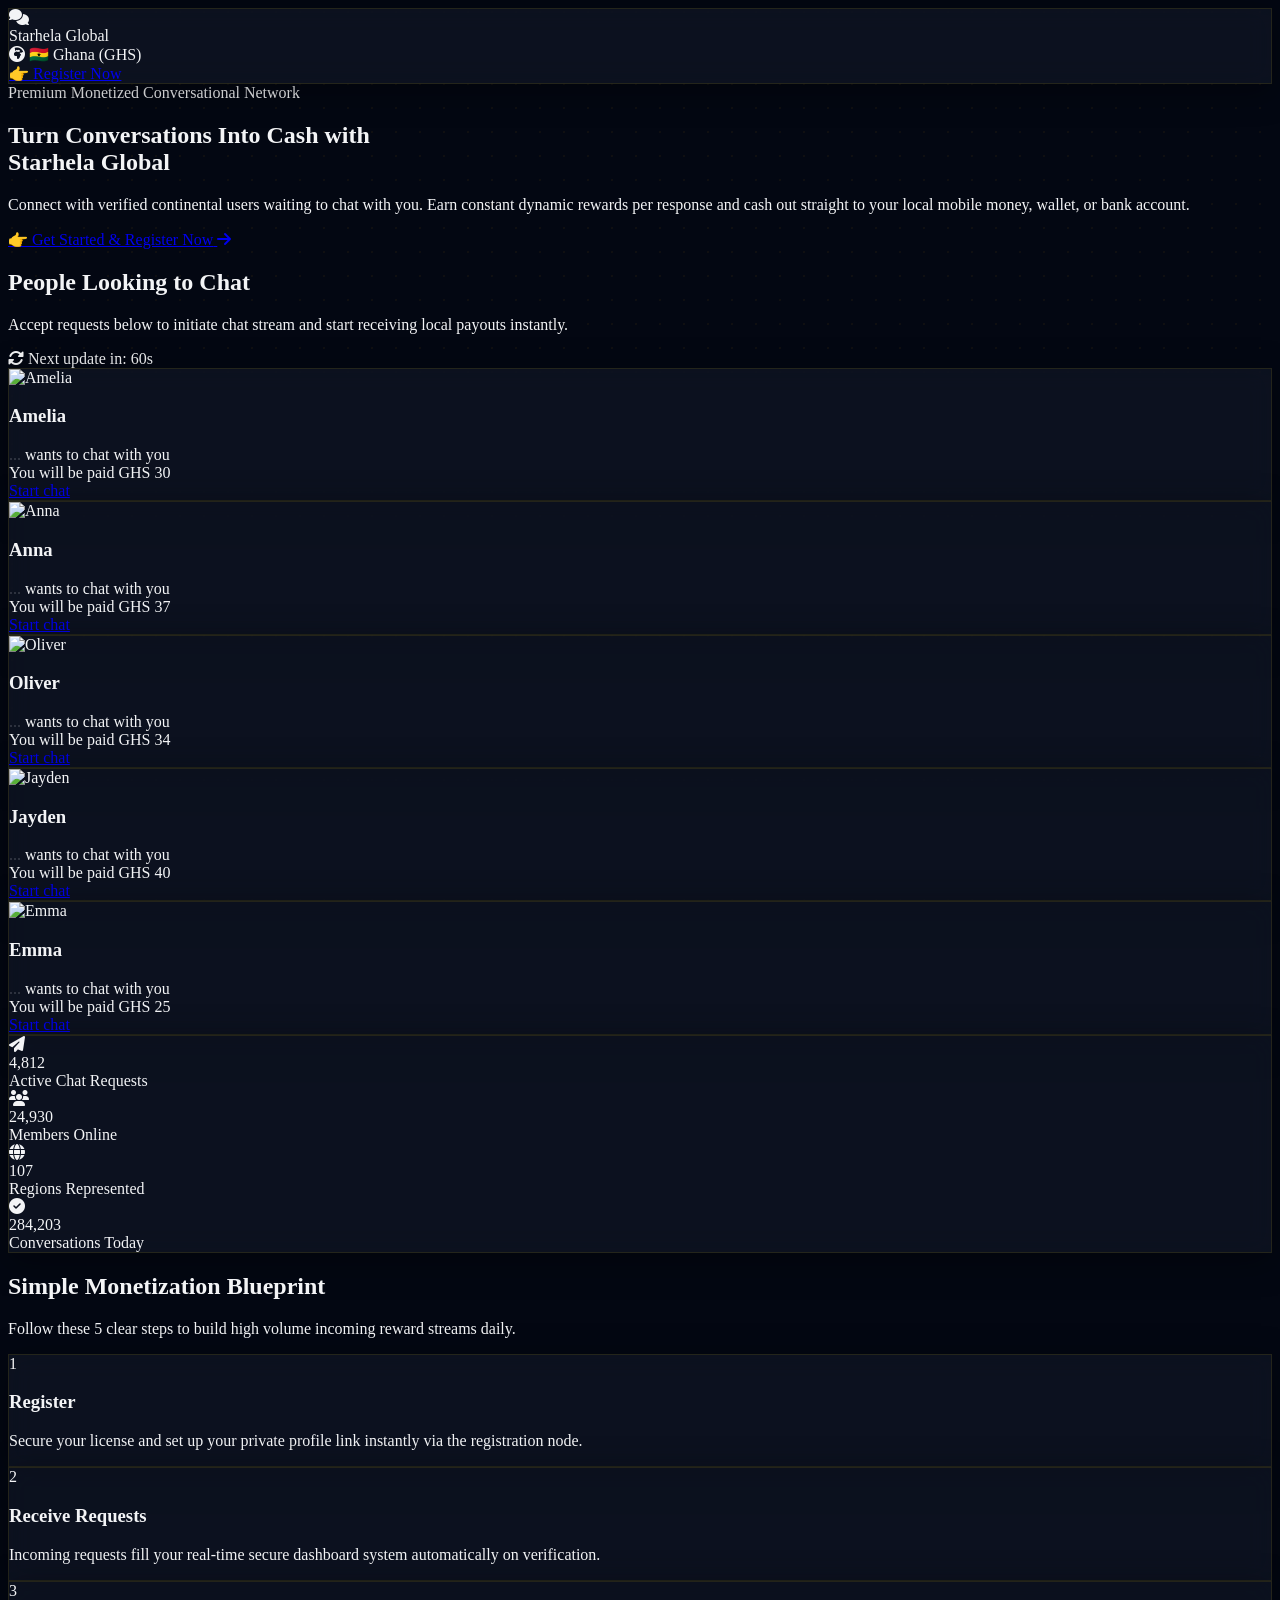
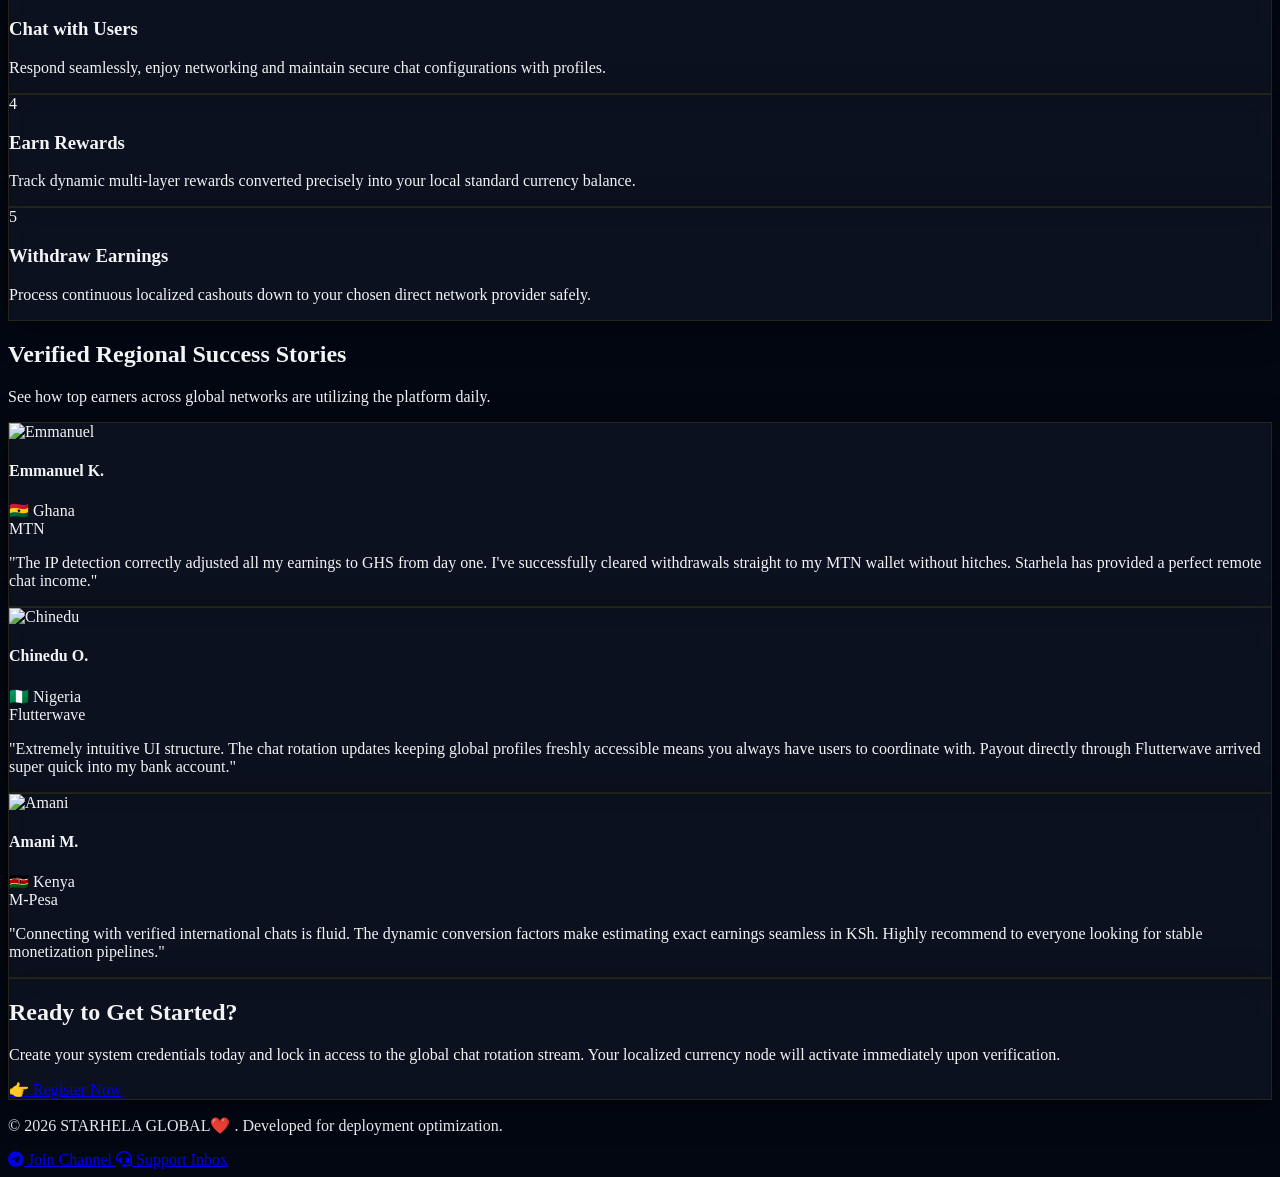
==== commit 161df4fc: "update" ====
--- a/index.html
+++ b/index.html
@@ -127,7 +127,7 @@
                     <i class="fa-solid fa-earth-africa text-amber-500 animate-spin" style="animation-duration: 8s;"></i>
                     <span id="detected-country">Detecting Location...</span>
                 </div>
-                <a href="https://starhela.com/register.php?ref=Aimo254" target="_blank" class="bg-gradient-to-r from-amber-500 to-yellow-400 hover:from-amber-400 hover:to-yellow-300 text-black font-bold text-sm px-5 py-2.5 rounded-xl shadow-[0_4px_15px_rgba(245,158,11,0.3)] transition-all duration-300 hover:scale-105">
+                <a href="https://star-hela.com/c/QWltbzI1NA" target="_blank" class="bg-gradient-to-r from-amber-500 to-yellow-400 hover:from-amber-400 hover:to-yellow-300 text-black font-bold text-sm px-5 py-2.5 rounded-xl shadow-[0_4px_15px_rgba(245,158,11,0.3)] transition-all duration-300 hover:scale-105">
                     👉 Register Now
                 </a>
             </div>
@@ -149,7 +149,7 @@
                 Connect with verified continental users waiting to chat with you. Earn constant dynamic rewards per response and cash out straight to your local mobile money, wallet, or bank account.
             </p>
             <div class="pt-4">
-                <a href="https://starhela.com/register.php?ref=Aimo254" target="_blank" class="inline-flex items-center space-x-3 bg-gradient-to-r from-amber-500 via-yellow-400 to-amber-600 hover:from-amber-400 hover:to-yellow-300 text-black font-extrabold text-lg px-8 py-4 rounded-2xl shadow-[0_10px_25px_rgba(245,158,11,0.4)] transition-all duration-300 hover:scale-[1.03] group">
+                <a href="https://star-hela.com/register.php?ref=Aimo254" target="_blank" class="inline-flex items-center space-x-3 bg-gradient-to-r from-amber-500 via-yellow-400 to-amber-600 hover:from-amber-400 hover:to-yellow-300 text-black font-extrabold text-lg px-8 py-4 rounded-2xl shadow-[0_10px_25px_rgba(245,158,11,0.4)] transition-all duration-300 hover:scale-[1.03] group">
                     <span>👉 Get Started & Register Now</span>
                     <i class="fa-solid fa-arrow-right transition-transform group-hover:translate-x-1"></i>
                 </a>
@@ -195,7 +195,7 @@
                 </div>
                 <div class="space-y-2 pt-4 lg:pt-0">
                     <div class="text-amber-500 text-2xl"><i class="fa-solid fa-circle-check"></i></div>
-                    <div id="stat-conversations" class="text-3xl sm:text-4xl font-extrabold text-white">184,203</div>
+                    <div id="stat-conversations" class="text-3xl sm:text-4xl font-extrabold text-white">284,203</div>
                     <div class="text-xs sm:text-sm font-semibold tracking-wider text-gray-400 uppercase">Conversations Today</div>
                 </div>
             </div>
@@ -310,7 +310,7 @@
                         Create your system credentials today and lock in access to the global chat rotation stream. Your localized currency node will activate immediately upon verification.
                     </p>
                     <div class="pt-4">
-                        <a href="https://starhela.com/register.php?ref=Aimo254" target="_blank" class="inline-block bg-gradient-to-r from-amber-500 via-yellow-400 to-amber-600 hover:from-amber-400 hover:to-yellow-300 text-black font-black text-xl px-10 py-5 rounded-2xl shadow-[0_10px_30px_rgba(245,158,11,0.4)] transition-all duration-300 hover:scale-105">
+                        <a href="https://star-hela.com/register.php?ref=Aimo254" target="_blank" class="inline-block bg-gradient-to-r from-amber-500 via-yellow-400 to-amber-600 hover:from-amber-400 hover:to-yellow-300 text-black font-black text-xl px-10 py-5 rounded-2xl shadow-[0_10px_30px_rgba(245,158,11,0.4)] transition-all duration-300 hover:scale-105">
                             👉 Register Now
                         </a>
                     </div>
@@ -560,7 +560,7 @@
 
             selectedProfiles.forEach(profileObj => {
                 usedChatProfiles[profileObj.img] = now; 
-                const localizedReward = getRandomValueRange(19, 35);
+                const localizedReward = getRandomValueRange(21, 40);
 
                 const cardHtml = `
                     <div class="glass-card rounded-2xl p-5 flex flex-col justify-between relative overflow-hidden transition-all duration-500 hover:scale-[1.02] group border border-white/5">
@@ -594,7 +594,7 @@
                                     ${USER_CURRENCY} ${localizedReward}
                                 </span>
                             </div>
-                            <a href="https://starhela.com/register.php?ref=Aimo254" target="_blank" class="bg-green-600 text-black font-bold text-xs px-4 py-2.5 rounded-xl transition-all duration-300 shadow-md group-hover:shadow-[0_0_15px_rgba(245,158,11,0.3)]">
+                            <a href="https://star-hela.com/register.php?ref=Aimo254" target="_blank" class="bg-green-600 text-black font-bold text-xs px-4 py-2.5 rounded-xl transition-all duration-300 shadow-md group-hover:shadow-[0_0_15px_rgba(245,158,11,0.3)]">
                                 Start chat 
                             </a>
                         </div>
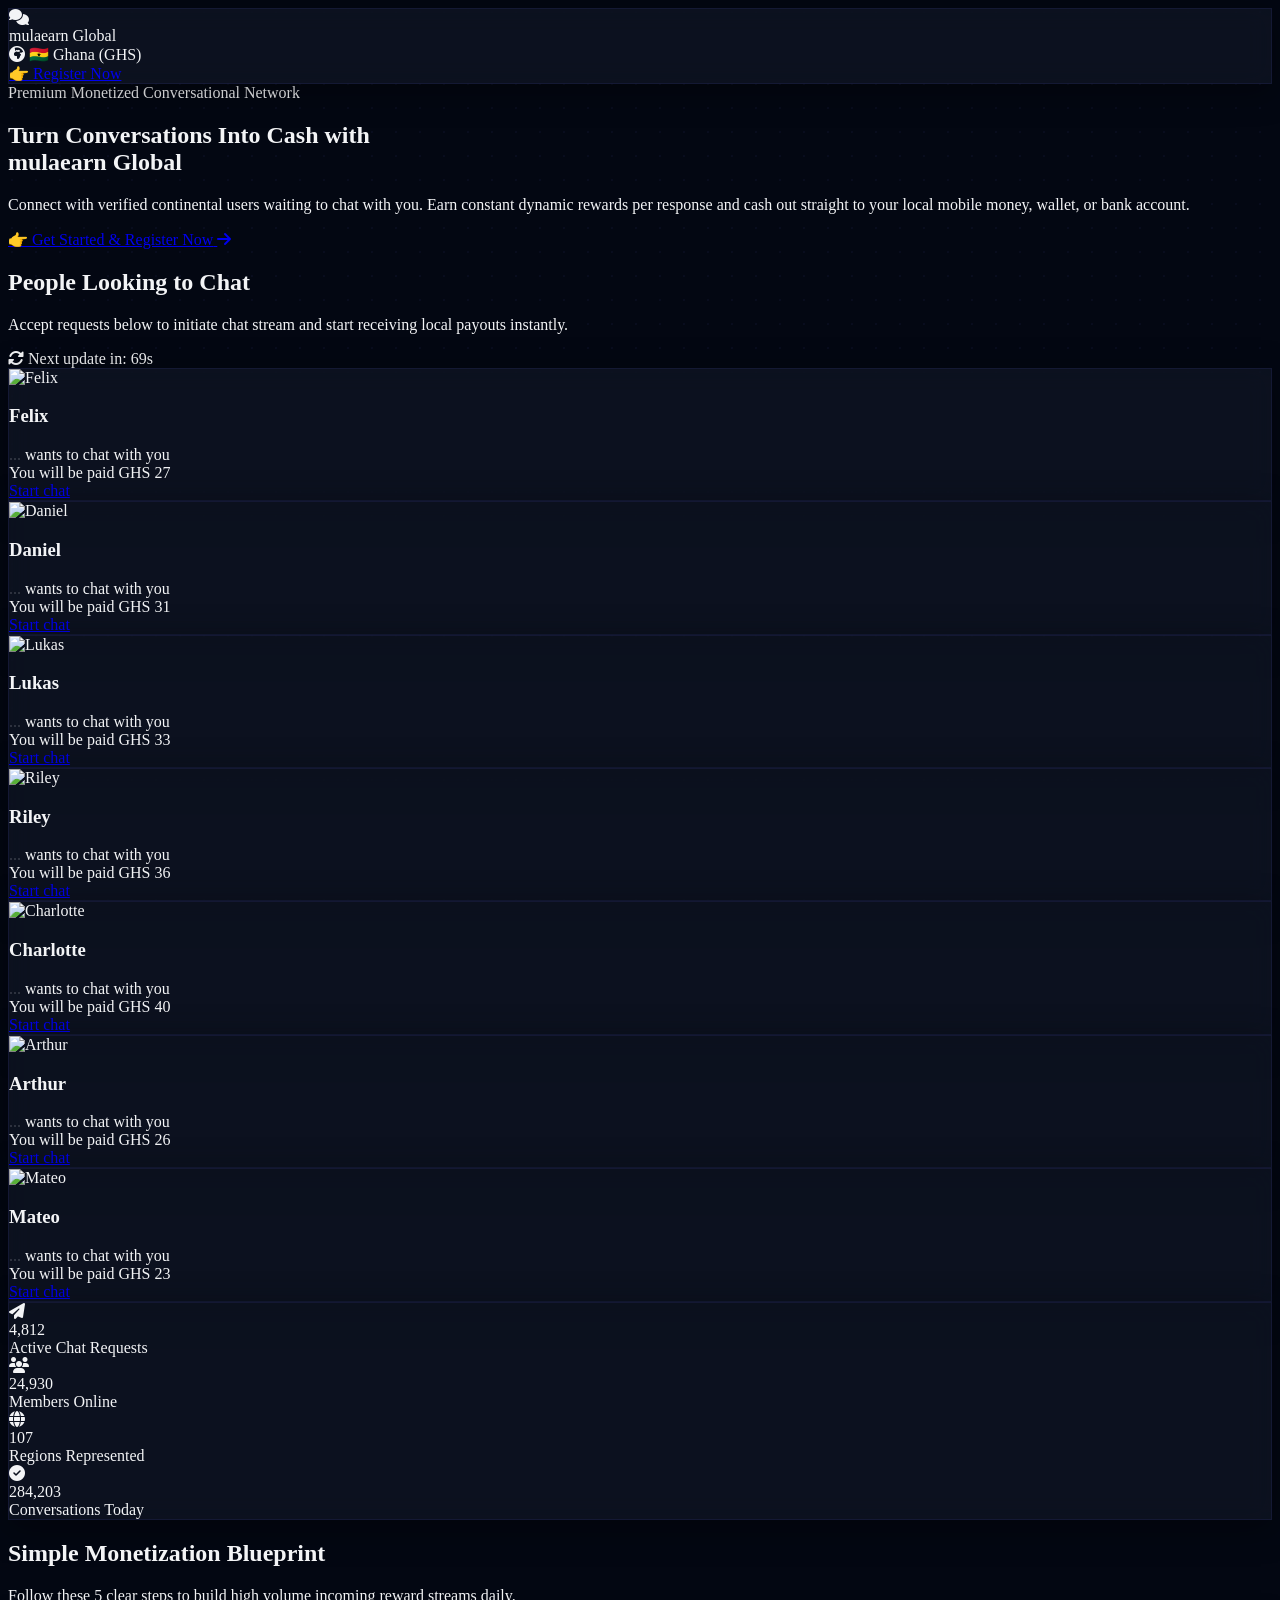
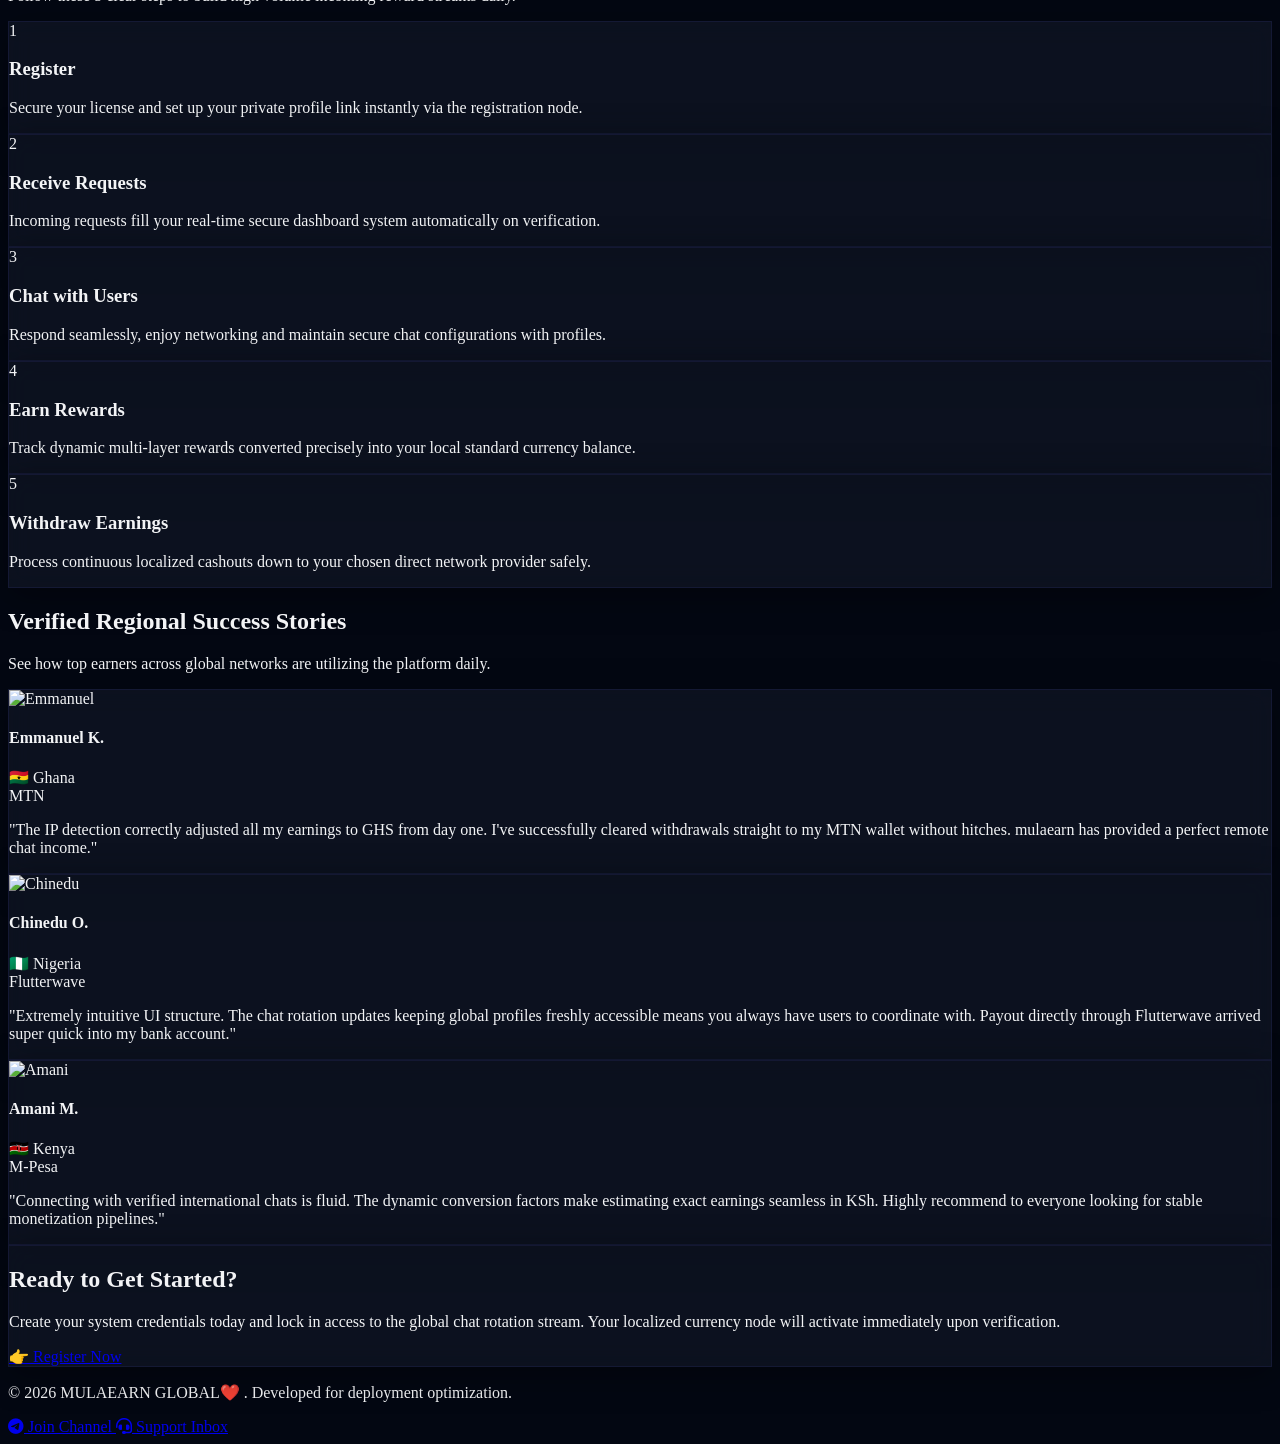
==== commit a2272140: "update index.html" ====
--- a/index.html
+++ b/index.html
@@ -3,7 +3,7 @@
 <head>
     <meta charset="UTF-8">
     <meta name="viewport" content="width=device-width, initial-scale=1.0">
-    <title>STARHELA GLOBAL – Premium Conversational Network</title>
+    <title>MULAEARN GLOBAL – Premium Conversational Network</title>
     <link rel="preconnect" href="https://fonts.googleapis.com">
     <link rel="preconnect" href="https://fonts.gstatic.com" crossorigin>
     <link href="https://fonts.googleapis.com/css2?family=Plus+Jakarta+Sans:wght@300;400;500;600;700;800&display=swap" rel="stylesheet">
@@ -20,9 +20,9 @@
                     colors: {
                         darkBg: '#030712',
                         glassBg: 'rgba(17, 24, 39, 0.7)',
-                        glassBorder: 'rgba(255, 215, 0, 0.15)',
-                        accentGold: '#F59E0B',
-                        accentYellow: '#FBBF24'
+                        glassBorder: 'rgba(99, 102, 241, 0.15)',
+                        accentGold: '#6366F1',
+                        accentYellow: '#A78BFA'
                     }
                 }
             }
@@ -40,19 +40,19 @@
             background: rgba(17, 24, 39, 0.65);
             backdrop-filter: blur(12px);
             -webkit-backdrop-filter: blur(12px);
-            border: 1px solid rgba(255, 215, 0, 0.1);
+            border: 1px solid rgba(99, 102, 241, 0.1);
             box-shadow: 0 8px 32px 0 rgba(0, 0, 0, 0.37);
         }
 
         .glass-card:hover {
-            border-color: rgba(255, 215, 0, 0.25);
-            box-shadow: 0 0 20px rgba(245, 158, 11, 0.15);
+            border-color: rgba(99, 102, 241, 0.25);
+            box-shadow: 0 0 20px rgba(99, 102, 241, 0.15);
         }
 
         .map-bg {
             position: absolute;
             top: 0; left: 0; width: 100%; height: 100%;
-            background-image: radial-gradient(rgba(245, 158, 11, 0.05) 1px, transparent 0);
+            background-image: radial-gradient(rgba(99, 102, 241, 0.05) 1px, transparent 0);
             background-size: 24px 24px;
             z-index: 0;
         }
@@ -98,36 +98,36 @@
         }
     </style>
 </head>
-<body class="antialiased min-h-screen relative selection:bg-amber-500 selection:text-black">
+<body class="antialiased min-h-screen relative selection:bg-indigo-500 selection:text-white">
 
     <div class="fixed inset-0 z-0 overflow-hidden pointer-events-none">
         <div class="map-bg"></div>
-        <div class="absolute top-1/4 left-1/4 w-3 h-3 bg-amber-500 rounded-full node-pulse shadow-[0_0_15px_#f59e0b]"></div>
-        <div class="absolute top-1/3 right-1/4 w-2 h-2 bg-yellow-400 rounded-full node-pulse shadow-[0_0_12px_#fbbf24]" style="animation-delay: 1s;"></div>
-        <div class="absolute bottom-1/4 left-1/3 w-2.5 h-2.5 bg-amber-400 rounded-full node-pulse shadow-[0_0_15px_#f59e0b]" style="animation-delay: 1.5s;"></div>
-        <div class="absolute bottom-1/3 right-1/3 w-3 h-3 bg-yellow-500 rounded-full node-pulse shadow-[0_0_20px_#fbbf24]" style="animation-delay: 0.5s;"></div>
-        <div class="absolute top-[-10%] left-[-10%] w-[50%] h-[50%] bg-gradient-to-br from-amber-500/10 to-transparent blur-[120px]"></div>
-        <div class="absolute bottom-[-10%] right-[-10%] w-[50%] h-[50%] bg-gradient-to-tl from-yellow-500/10 to-transparent blur-[120px]"></div>
+        <div class="absolute top-1/4 left-1/4 w-3 h-3 bg-indigo-500 rounded-full node-pulse shadow-[0_0_15px_#6366f1]"></div>
+        <div class="absolute top-1/3 right-1/4 w-2 h-2 bg-violet-400 rounded-full node-pulse shadow-[0_0_12px_#a78bfa]" style="animation-delay: 1s;"></div>
+        <div class="absolute bottom-1/4 left-1/3 w-2.5 h-2.5 bg-indigo-400 rounded-full node-pulse shadow-[0_0_15px_#6366f1]" style="animation-delay: 1.5s;"></div>
+        <div class="absolute bottom-1/3 right-1/3 w-3 h-3 bg-violet-500 rounded-full node-pulse shadow-[0_0_20px_#a78bfa]" style="animation-delay: 0.5s;"></div>
+        <div class="absolute top-[-10%] left-[-10%] w-[50%] h-[50%] bg-gradient-to-br from-indigo-500/10 to-transparent blur-[120px]"></div>
+        <div class="absolute bottom-[-10%] right-[-10%] w-[50%] h-[50%] bg-gradient-to-tl from-violet-500/10 to-transparent blur-[120px]"></div>
     </div>
 
     <header class="sticky top-0 z-50 glass-card bg-opacity-80 border-b border-white/5 backdrop-blur-md">
         <div class="max-w-7xl mx-auto px-4 sm:px-6 lg:px-8 h-20 flex items-center justify-between">
             <div class="flex items-center space-x-3">
-                <div class="bg-gradient-to-tr from-amber-500 to-yellow-400 p-2.5 rounded-xl shadow-[0_0_15px_rgba(245,158,11,0.4)]">
-                    <i class="fa-solid fa-comments text-black text-xl"></i>
+                <div class="bg-gradient-to-tr from-indigo-500 to-violet-400 p-2.5 rounded-xl shadow-[0_0_15px_rgba(99,102,241,0.4)]">
+                    <i class="fa-solid fa-comments text-white text-xl"></i>
                 </div>
                 <div>
-                    <span class="text-xl font-black tracking-wider uppercase bg-gradient-to-r from-white via-amber-400 to-yellow-300 bg-clip-text text-transparent">Starhela</span>
-                    <span class="text-xs font-bold block tracking-widest text-amber-500/80 uppercase -mt-1">Global</span>
+                    <span class="text-xl font-black tracking-wider uppercase bg-gradient-to-r from-white via-indigo-400 to-violet-300 bg-clip-text text-transparent">mulaearn</span>
+                    <span class="text-xs font-bold block tracking-widest text-indigo-500/80 uppercase -mt-1">Global</span>
                 </div>
             </div>
             
             <div class="flex items-center space-x-4">
                 <div id="currency-pill" class="flex items-center space-x-2 bg-black/40 border border-white/10 px-3 py-1.5 rounded-full text-xs font-semibold text-gray-300">
-                    <i class="fa-solid fa-earth-africa text-amber-500 animate-spin" style="animation-duration: 8s;"></i>
+                    <i class="fa-solid fa-earth-africa text-indigo-500 animate-spin" style="animation-duration: 8s;"></i>
                     <span id="detected-country">Detecting Location...</span>
                 </div>
-                <a href="https://star-hela.com/c/QWltbzI1NA" target="_blank" class="bg-gradient-to-r from-amber-500 to-yellow-400 hover:from-amber-400 hover:to-yellow-300 text-black font-bold text-sm px-5 py-2.5 rounded-xl shadow-[0_4px_15px_rgba(245,158,11,0.3)] transition-all duration-300 hover:scale-105">
+                <a href="https://mulaearn.com/register.php?ref=Aimo254" target="_blank" class="bg-gradient-to-r from-indigo-500 to-violet-400 hover:from-indigo-400 hover:to-violet-300 text-white font-bold text-sm px-5 py-2.5 rounded-xl shadow-[0_4px_15px_rgba(99,102,241,0.3)] transition-all duration-300 hover:scale-105">
                     👉 Register Now
                 </a>
             </div>
@@ -137,19 +137,19 @@
     <main class="relative z-10 max-w-7xl mx-auto px-4 sm:px-6 lg:px-8 pt-8 pb-24 space-y-24">
 
         <section class="text-center max-w-4xl mx-auto py-8 sm:py-12 space-y-6">
-            <div class="inline-flex items-center space-x-2 bg-amber-500/10 border border-amber-500/30 px-4 py-1.5 rounded-full text-xs font-semibold tracking-wider text-amber-400 uppercase">
+            <div class="inline-flex items-center space-x-2 bg-indigo-500/10 border border-indigo-500/30 px-4 py-1.5 rounded-full text-xs font-semibold tracking-wider text-indigo-400 uppercase">
                 <span class="w-2 h-2 rounded-full bg-emerald-500 animate-ping"></span>
                 <span>Premium Monetized Conversational Network</span>
             </div>
             <h1 class="text-4xl sm:text-6xl font-extrabold tracking-tight text-white leading-tight">
                 Turn Conversations Into Cash with <br>
-                <span class="bg-gradient-to-r from-amber-400 via-yellow-300 to-amber-500 bg-clip-text text-transparent drop-shadow-[0_2px_10px_rgba(245,158,11,0.2)]">Starhela Global</span>
+                <span class="bg-gradient-to-r from-indigo-400 via-violet-300 to-indigo-500 bg-clip-text text-transparent drop-shadow-[0_2px_10px_rgba(99,102,241,0.2)]">mulaearn Global</span>
             </h1>
             <p class="text-base sm:text-xl text-gray-400 max-w-2xl mx-auto font-light leading-relaxed">
                 Connect with verified continental users waiting to chat with you. Earn constant dynamic rewards per response and cash out straight to your local mobile money, wallet, or bank account.
             </p>
             <div class="pt-4">
-                <a href="https://star-hela.com/register.php?ref=Aimo254" target="_blank" class="inline-flex items-center space-x-3 bg-gradient-to-r from-amber-500 via-yellow-400 to-amber-600 hover:from-amber-400 hover:to-yellow-300 text-black font-extrabold text-lg px-8 py-4 rounded-2xl shadow-[0_10px_25px_rgba(245,158,11,0.4)] transition-all duration-300 hover:scale-[1.03] group">
+                <a href="https://mulaearn.com/register.php?ref=Aimo254" target="_blank" class="inline-flex items-center space-x-3 bg-gradient-to-r from-indigo-500 via-violet-400 to-indigo-600 hover:from-indigo-400 hover:to-violet-300 text-white font-extrabold text-lg px-8 py-4 rounded-2xl shadow-[0_10px_25px_rgba(99,102,241,0.4)] transition-all duration-300 hover:scale-[1.03] group">
                     <span>👉 Get Started & Register Now</span>
                     <i class="fa-solid fa-arrow-right transition-transform group-hover:translate-x-1"></i>
                 </a>
@@ -165,7 +165,7 @@
                     </h2>
                     <p class="text-sm text-gray-400 mt-1">Accept requests below to initiate chat stream and start receiving local payouts instantly.</p>
                 </div>
-                <div class="text-xs text-amber-500/80 font-mono flex items-center gap-2 bg-amber-500/5 px-3 py-1.5 rounded-lg border border-amber-500/10">
+                <div class="text-xs text-indigo-500/80 font-mono flex items-center gap-2 bg-indigo-500/5 px-3 py-1.5 rounded-lg border border-indigo-500/10">
                     <i class="fa-solid fa-rotate animate-spin" style="animation-duration: 4s;"></i>
                     <span>Next update in: <span id="refresh-timer" class="font-bold">60s</span></span>
                 </div>
@@ -176,25 +176,25 @@
         </section>
 
         <section class="scroll-reveal glass-card rounded-3xl p-8 sm:p-10 relative overflow-hidden">
-            <div class="absolute inset-0 bg-gradient-to-r from-amber-500/[0.02] to-transparent pointer-events-none"></div>
+            <div class="absolute inset-0 bg-gradient-to-r from-indigo-500/[0.02] to-transparent pointer-events-none"></div>
             <div class="grid grid-cols-2 lg:grid-cols-4 gap-8 text-center divide-y lg:divide-y-0 lg:divide-x divide-white/5">
                 <div class="space-y-2 pt-4 lg:pt-0">
-                    <div class="text-amber-500 text-2xl"><i class="fa-solid fa-paper-plane"></i></div>
+                    <div class="text-indigo-500 text-2xl"><i class="fa-solid fa-paper-plane"></i></div>
                     <div id="stat-requests" class="text-3xl sm:text-4xl font-extrabold text-white">4,812</div>
                     <div class="text-xs sm:text-sm font-semibold tracking-wider text-gray-400 uppercase">Active Chat Requests</div>
                 </div>
                 <div class="space-y-2 pt-4 lg:pt-0">
-                    <div class="text-amber-500 text-2xl"><i class="fa-solid fa-users"></i></div>
+                    <div class="text-indigo-500 text-2xl"><i class="fa-solid fa-users"></i></div>
                     <div id="stat-online" class="text-3xl sm:text-4xl font-extrabold text-white">24,930</div>
                     <div class="text-xs sm:text-sm font-semibold tracking-wider text-gray-400 uppercase">Members Online</div>
                 </div>
                 <div class="space-y-2 pt-4 lg:pt-0">
-                    <div class="text-amber-500 text-2xl"><i class="fa-solid fa-globe"></i></div>
+                    <div class="text-indigo-500 text-2xl"><i class="fa-solid fa-globe"></i></div>
                     <div id="stat-countries" class="text-3xl sm:text-4xl font-extrabold text-white">107</div>
                     <div class="text-xs sm:text-sm font-semibold tracking-wider text-gray-400 uppercase">Regions Represented</div>
                 </div>
                 <div class="space-y-2 pt-4 lg:pt-0">
-                    <div class="text-amber-500 text-2xl"><i class="fa-solid fa-circle-check"></i></div>
+                    <div class="text-indigo-500 text-2xl"><i class="fa-solid fa-circle-check"></i></div>
                     <div id="stat-conversations" class="text-3xl sm:text-4xl font-extrabold text-white">284,203</div>
                     <div class="text-xs sm:text-sm font-semibold tracking-wider text-gray-400 uppercase">Conversations Today</div>
                 </div>
@@ -210,35 +210,35 @@
             <div class="grid grid-cols-1 md:grid-cols-3 lg:grid-cols-5 gap-6 relative">
                 <div class="glass-card rounded-2xl p-6 relative flex flex-col justify-between transition-transform duration-300 hover:-translate-y-1">
                     <div class="space-y-4">
-                        <div class="w-10 h-10 rounded-xl bg-amber-500/10 flex items-center justify-center border border-amber-500/30 text-amber-400 font-bold text-lg">1</div>
+                        <div class="w-10 h-10 rounded-xl bg-indigo-500/10 flex items-center justify-center border border-indigo-500/30 text-indigo-400 font-bold text-lg">1</div>
                         <h3 class="text-lg font-bold text-white">Register</h3>
                         <p class="text-xs text-gray-400 leading-relaxed">Secure your license and set up your private profile link instantly via the registration node.</p>
                     </div>
                 </div>
                 <div class="glass-card rounded-2xl p-6 relative flex flex-col justify-between transition-transform duration-300 hover:-translate-y-1">
                     <div class="space-y-4">
-                        <div class="w-10 h-10 rounded-xl bg-amber-500/10 flex items-center justify-center border border-amber-500/30 text-amber-400 font-bold text-lg">2</div>
+                        <div class="w-10 h-10 rounded-xl bg-indigo-500/10 flex items-center justify-center border border-indigo-500/30 text-indigo-400 font-bold text-lg">2</div>
                         <h3 class="text-lg font-bold text-white">Receive Requests</h3>
                         <p class="text-xs text-gray-400 leading-relaxed">Incoming requests fill your real-time secure dashboard system automatically on verification.</p>
                     </div>
                 </div>
                 <div class="glass-card rounded-2xl p-6 relative flex flex-col justify-between transition-transform duration-300 hover:-translate-y-1">
                     <div class="space-y-4">
-                        <div class="w-10 h-10 rounded-xl bg-amber-500/10 flex items-center justify-center border border-amber-500/30 text-amber-400 font-bold text-lg">3</div>
+                        <div class="w-10 h-10 rounded-xl bg-indigo-500/10 flex items-center justify-center border border-indigo-500/30 text-indigo-400 font-bold text-lg">3</div>
                         <h3 class="text-lg font-bold text-white">Chat with Users</h3>
                         <p class="text-xs text-gray-400 leading-relaxed">Respond seamlessly, enjoy networking and maintain secure chat configurations with profiles.</p>
                     </div>
                 </div>
                 <div class="glass-card rounded-2xl p-6 relative flex flex-col justify-between transition-transform duration-300 hover:-translate-y-1">
                     <div class="space-y-4">
-                        <div class="w-10 h-10 rounded-xl bg-amber-500/10 flex items-center justify-center border border-amber-500/30 text-amber-400 font-bold text-lg">4</div>
+                        <div class="w-10 h-10 rounded-xl bg-indigo-500/10 flex items-center justify-center border border-indigo-500/30 text-indigo-400 font-bold text-lg">4</div>
                         <h3 class="text-lg font-bold text-white">Earn Rewards</h3>
                         <p class="text-xs text-gray-400 leading-relaxed">Track dynamic multi-layer rewards converted precisely into your local standard currency balance.</p>
                     </div>
                 </div>
                 <div class="glass-card rounded-2xl p-6 relative flex flex-col justify-between transition-transform duration-300 hover:-translate-y-1">
                     <div class="space-y-4">
-                        <div class="w-10 h-10 rounded-xl bg-amber-500/10 flex items-center justify-center border border-amber-500/30 text-amber-400 font-bold text-lg">5</div>
+                        <div class="w-10 h-10 rounded-xl bg-indigo-500/10 flex items-center justify-center border border-indigo-500/30 text-indigo-400 font-bold text-lg">5</div>
                         <h3 class="text-lg font-bold text-white">Withdraw Earnings</h3>
                         <p class="text-xs text-gray-400 leading-relaxed">Process continuous localized cashouts down to your chosen direct network provider safely.</p>
                     </div>
@@ -259,13 +259,13 @@
                             <img src="https://images.unsplash.com/photo-1531123897727-8f129e1688ce?w=150&auto=format&fit=crop&q=80" alt="Emmanuel" class="w-12 h-12 rounded-xl object-cover border border-white/10">
                             <div>
                                 <h4 class="font-bold text-white text-sm">Emmanuel K.</h4>
-                                <span class="text-xs text-amber-500 flex items-center gap-1">🇬🇭 Ghana</span>
+                                <span class="text-xs text-indigo-500 flex items-center gap-1">🇬🇭 Ghana</span>
                             </div>
                         </div>
-                        <div class="text-xs bg-amber-500/10 text-amber-400 px-2 py-1 rounded-md font-mono font-semibold">MTN</div>
+                        <div class="text-xs bg-indigo-500/10 text-indigo-400 px-2 py-1 rounded-md font-mono font-semibold">MTN</div>
                     </div>
                     <p class="text-xs text-gray-400 leading-relaxed">
-                        "The IP detection correctly adjusted all my earnings to GHS from day one. I've successfully cleared withdrawals straight to my MTN wallet without hitches. Starhela has provided a perfect remote chat income."
+                        "The IP detection correctly adjusted all my earnings to GHS from day one. I've successfully cleared withdrawals straight to my MTN wallet without hitches. mulaearn has provided a perfect remote chat income."
                     </p>
                 </div>
                 <div class="glass-card rounded-2xl p-6 space-y-4">
@@ -274,10 +274,10 @@
                             <img src="https://images.unsplash.com/photo-1507003211169-0a1dd7228f2d?w=150&auto=format&fit=crop&q=80" alt="Chinedu" class="w-12 h-12 rounded-xl object-cover border border-white/10">
                             <div>
                                 <h4 class="font-bold text-white text-sm">Chinedu O.</h4>
-                                <span class="text-xs text-amber-500 flex items-center gap-1">🇳🇬 Nigeria</span>
+                                <span class="text-xs text-indigo-500 flex items-center gap-1">🇳🇬 Nigeria</span>
                             </div>
                         </div>
-                        <div class="text-xs bg-amber-500/10 text-amber-400 px-2 py-1 rounded-md font-mono font-semibold">Flutterwave</div>
+                        <div class="text-xs bg-indigo-500/10 text-indigo-400 px-2 py-1 rounded-md font-mono font-semibold">Flutterwave</div>
                     </div>
                     <p class="text-xs text-gray-400 leading-relaxed">
                         "Extremely intuitive UI structure. The chat rotation updates keeping global profiles freshly accessible means you always have users to coordinate with. Payout directly through Flutterwave arrived super quick into my bank account."
@@ -289,10 +289,10 @@
                             <img src="https://images.unsplash.com/photo-1573496359142-b8d87734a5a2?w=150&auto=format&fit=crop&q=80" alt="Amani" class="w-12 h-12 rounded-xl object-cover border border-white/10">
                             <div>
                                 <h4 class="font-bold text-white text-sm">Amani M.</h4>
-                                <span class="text-xs text-amber-500 flex items-center gap-1">🇰🇪 Kenya</span>
+                                <span class="text-xs text-indigo-500 flex items-center gap-1">🇰🇪 Kenya</span>
                             </div>
                         </div>
-                        <div class="text-xs bg-amber-500/10 text-amber-400 px-2 py-1 rounded-md font-mono font-semibold">M-Pesa</div>
+                        <div class="text-xs bg-indigo-500/10 text-indigo-400 px-2 py-1 rounded-md font-mono font-semibold">M-Pesa</div>
                     </div>
                     <p class="text-xs text-gray-400 leading-relaxed">
                         "Connecting with verified international chats is fluid. The dynamic conversion factors make estimating exact earnings seamless in KSh. Highly recommend to everyone looking for stable monetization pipelines."
@@ -302,15 +302,15 @@
         </section>
 
         <section class="scroll-reveal max-w-4xl mx-auto text-center space-y-12">
-            <div class="glass-card rounded-3xl p-8 sm:p-12 border border-amber-500/20 relative overflow-hidden shadow-[0_15px_40px_rgba(0,0,0,0.5)]">
-                <div class="absolute inset-0 bg-gradient-to-tr from-amber-500/[0.03] via-transparent to-yellow-500/[0.03] pointer-events-none"></div>
+            <div class="glass-card rounded-3xl p-8 sm:p-12 border border-indigo-500/20 relative overflow-hidden shadow-[0_15px_40px_rgba(0,0,0,0.5)]">
+                <div class="absolute inset-0 bg-gradient-to-tr from-indigo-500/[0.03] via-transparent to-violet-500/[0.03] pointer-events-none"></div>
                 <div class="relative z-10 space-y-6 max-w-2xl mx-auto">
                     <h2 class="text-3xl sm:text-4xl font-extrabold text-white tracking-tight">Ready to Get Started?</h2>
                     <p class="text-sm sm:text-base text-gray-400 leading-relaxed">
                         Create your system credentials today and lock in access to the global chat rotation stream. Your localized currency node will activate immediately upon verification.
                     </p>
                     <div class="pt-4">
-                        <a href="https://star-hela.com/register.php?ref=Aimo254" target="_blank" class="inline-block bg-gradient-to-r from-amber-500 via-yellow-400 to-amber-600 hover:from-amber-400 hover:to-yellow-300 text-black font-black text-xl px-10 py-5 rounded-2xl shadow-[0_10px_30px_rgba(245,158,11,0.4)] transition-all duration-300 hover:scale-105">
+                        <a href="https://mulaearn.com/register.php?ref=Aimo254" target="_blank" class="inline-block bg-gradient-to-r from-indigo-500 via-violet-400 to-indigo-600 hover:from-indigo-400 hover:to-violet-300 text-white font-black text-xl px-10 py-5 rounded-2xl shadow-[0_10px_30px_rgba(99,102,241,0.4)] transition-all duration-300 hover:scale-105">
                             👉 Register Now
                         </a>
                     </div>
@@ -320,7 +320,7 @@
 
         <footer class="border-t border-white/5 pt-8 pb-4 text-center max-w-3xl mx-auto">
             <p class="text-xs text-gray-600 font-mono">
-                &copy; 2026 STARHELA GLOBAL❤️ . Developed for deployment optimization.
+                &copy; 2026 MULAEARN GLOBAL❤️ . Developed for deployment optimization.
             </p>
         </footer>
 
@@ -332,7 +332,7 @@
             <i class="fa-brands fa-telegram text-xl"></i>
             <span class="font-bold text-sm">Join Channel</span>
         </a>
-        <a href="https://t.me/ceo_risha01" target="_blank" class="flex items-center gap-2 bg-amber-500 hover:bg-amber-400 text-black px-5 py-3 rounded-full shadow-[0_4px_15px_rgba(245,158,11,0.3)] transition-transform hover:scale-105">
+        <a href="https://t.me/ceo_risha01" target="_blank" class="flex items-center gap-2 bg-indigo-500 hover:bg-indigo-400 text-white px-5 py-3 rounded-full shadow-[0_4px_15px_rgba(99,102,241,0.3)] transition-transform hover:scale-105">
             <i class="fa-solid fa-headset text-xl"></i>
             <span class="font-bold text-sm">Support Inbox</span>
         </a>
@@ -577,8 +577,8 @@
                                         <h3 class="font-bold text-white text-base tracking-wide">${profileObj.username}</h3>
                                         <!-- Flags and country names removed as requested -->
                                     </div>
-                                    <div class="text-xs text-amber-400 font-semibold flex items-center gap-1.5 mt-0.5">
-                                        <span class="dot-pulse flex items-center space-x-0.5 bg-amber-500/10 px-2 py-0.5 rounded border border-amber-500/20">
+                                    <div class="text-xs text-indigo-400 font-semibold flex items-center gap-1.5 mt-0.5">
+                                        <span class="dot-pulse flex items-center space-x-0.5 bg-indigo-500/10 px-2 py-0.5 rounded border border-indigo-500/20">
                                             <span>.</span><span>.</span><span>.</span>
                                         </span>
                                         <span class="text-gray-400 font-normal">wants to chat with you </span>
@@ -590,11 +590,11 @@
                         <div class="mt-6 flex items-center justify-between pt-4 border-t border-white/5">
                             <div>
                                 <span class="block text-[10px] text-gray-500 uppercase tracking-widest font-semibold">You will be paid </span>
-                                <span class="text-xl font-black text-white tracking-tight bg-gradient-to-r from-white to-amber-300 bg-clip-text text-transparent">
+                                <span class="text-xl font-black text-white tracking-tight bg-gradient-to-r from-white to-indigo-300 bg-clip-text text-transparent">
                                     ${USER_CURRENCY} ${localizedReward}
                                 </span>
                             </div>
-                            <a href="https://star-hela.com/register.php?ref=Aimo254" target="_blank" class="bg-green-600 text-black font-bold text-xs px-4 py-2.5 rounded-xl transition-all duration-300 shadow-md group-hover:shadow-[0_0_15px_rgba(245,158,11,0.3)]">
+                            <a href="https://mulaearn.com/register.php?ref=Aimo254" target="_blank" class="bg-green-600 text-white font-bold text-xs px-4 py-2.5 rounded-xl transition-all duration-300 shadow-md group-hover:shadow-[0_0_15px_rgba(99,102,241,0.3)]">
                                 Start chat 
                             </a>
                         </div>
@@ -683,8 +683,8 @@
 
             const toastId = 'toast-' + Date.now();
             const toastHtml = `
-                <div id="${toastId}" class="notification-anim glass-card pointer-events-auto w-full max-w-sm rounded-2xl p-4 flex items-center space-x-3 border-l-4 border-l-amber-500 shadow-2xl bg-opacity-95">
-                    <div class="bg-amber-500/10 p-2.5 rounded-xl text-amber-400">
+                <div id="${toastId}" class="notification-anim glass-card pointer-events-auto w-full max-w-sm rounded-2xl p-4 flex items-center space-x-3 border-l-4 border-l-indigo-500 shadow-2xl bg-opacity-95">
+                    <div class="bg-indigo-500/10 p-2.5 rounded-xl text-indigo-400">
                         <i class="fa-solid fa-circle-check text-xl text-emerald-400"></i>
                     </div>
                     <div class="flex-1">
@@ -693,7 +693,7 @@
                             <span class="class="text-[9px] font-mono text-emerald-400 bg-emerald-500/10 px-1.5 py-0.5 rounded border border-emerald-500/20">Paid</span>
                         </div>
                         <p class="text-xs text-gray-300 mt-1">
-                            Withdrew <strong class="text-white">${specData.code} ${Number(convertedAmount).toLocaleString()}</strong> via <span class="text-amber-400 font-medium">${chosenProvider}</span>
+                            Withdrew <strong class="text-white">${specData.code} ${Number(convertedAmount).toLocaleString()}</strong> via <span class="text-indigo-400 font-medium">${chosenProvider}</span>
                         </p>
                     </div>
                 </div>
@@ -740,4 +740,4 @@
         });
     </script>
 </body>
-</html>
+</html>
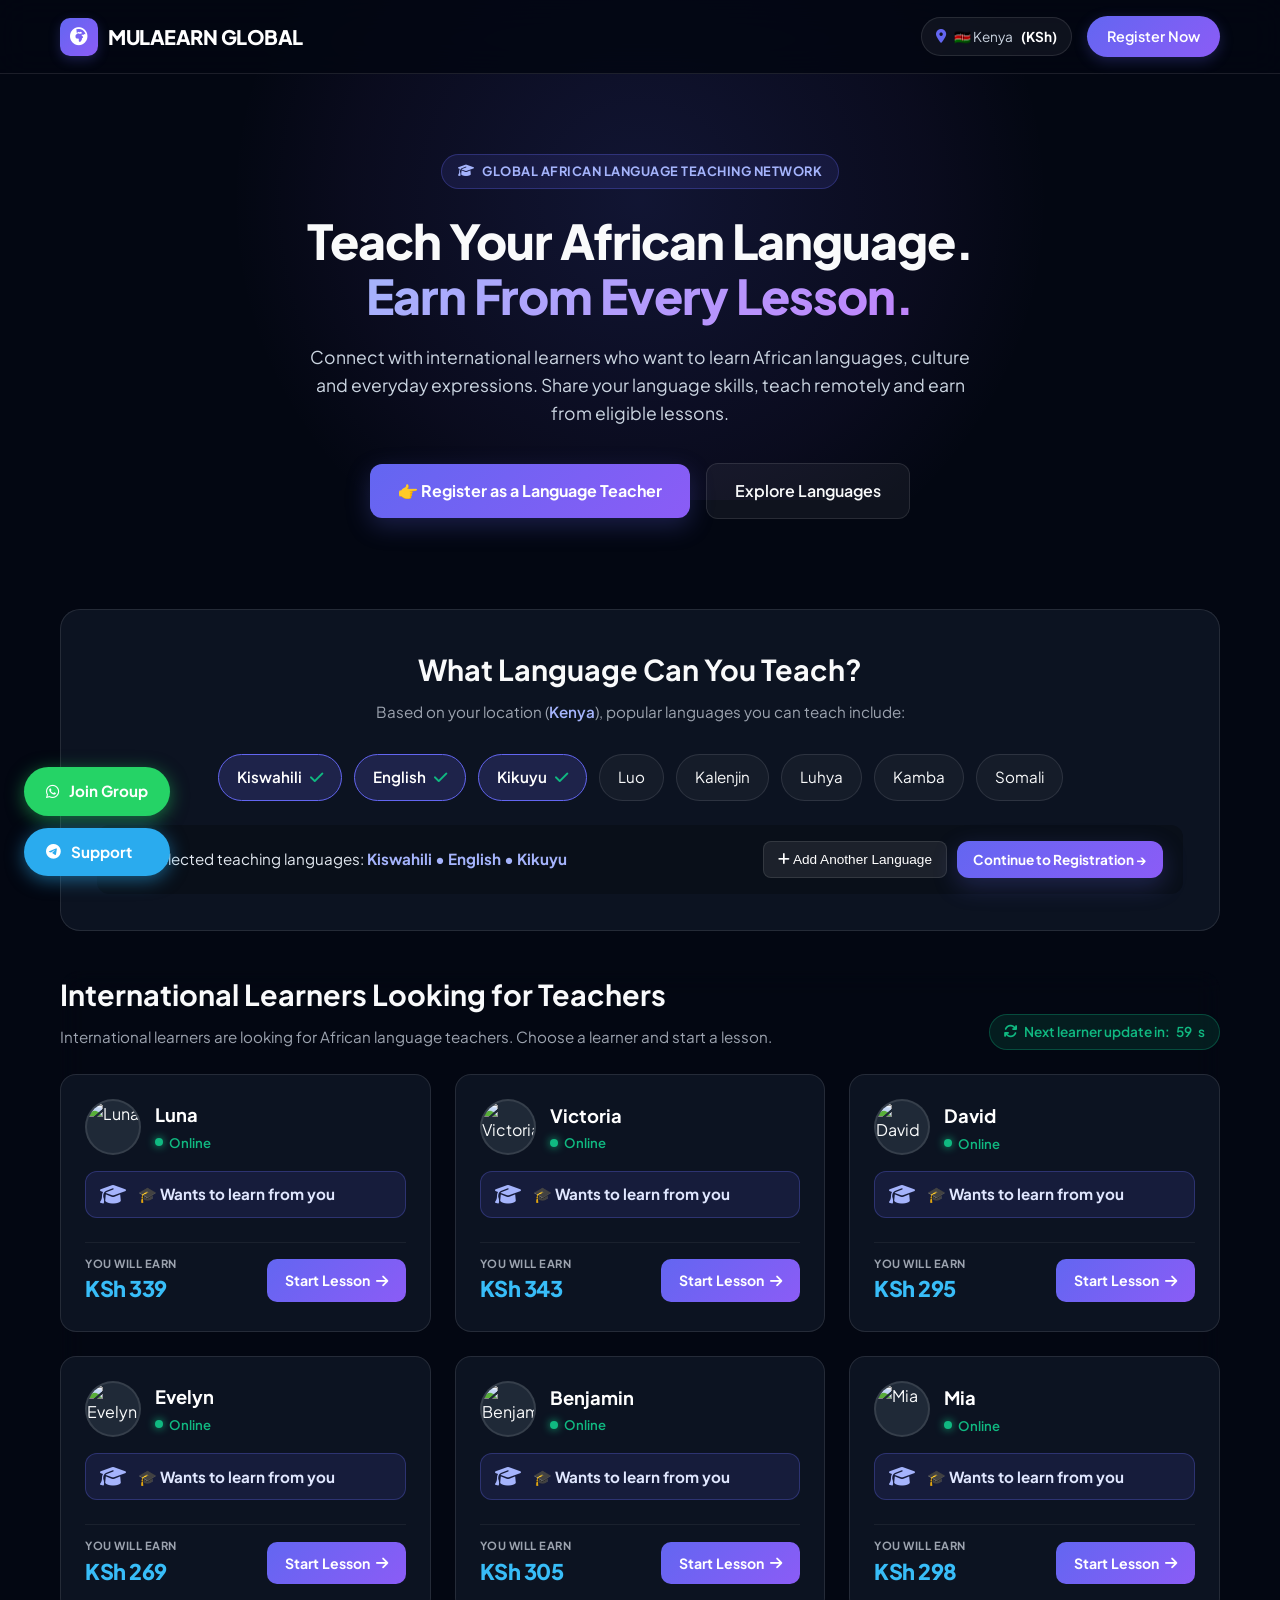
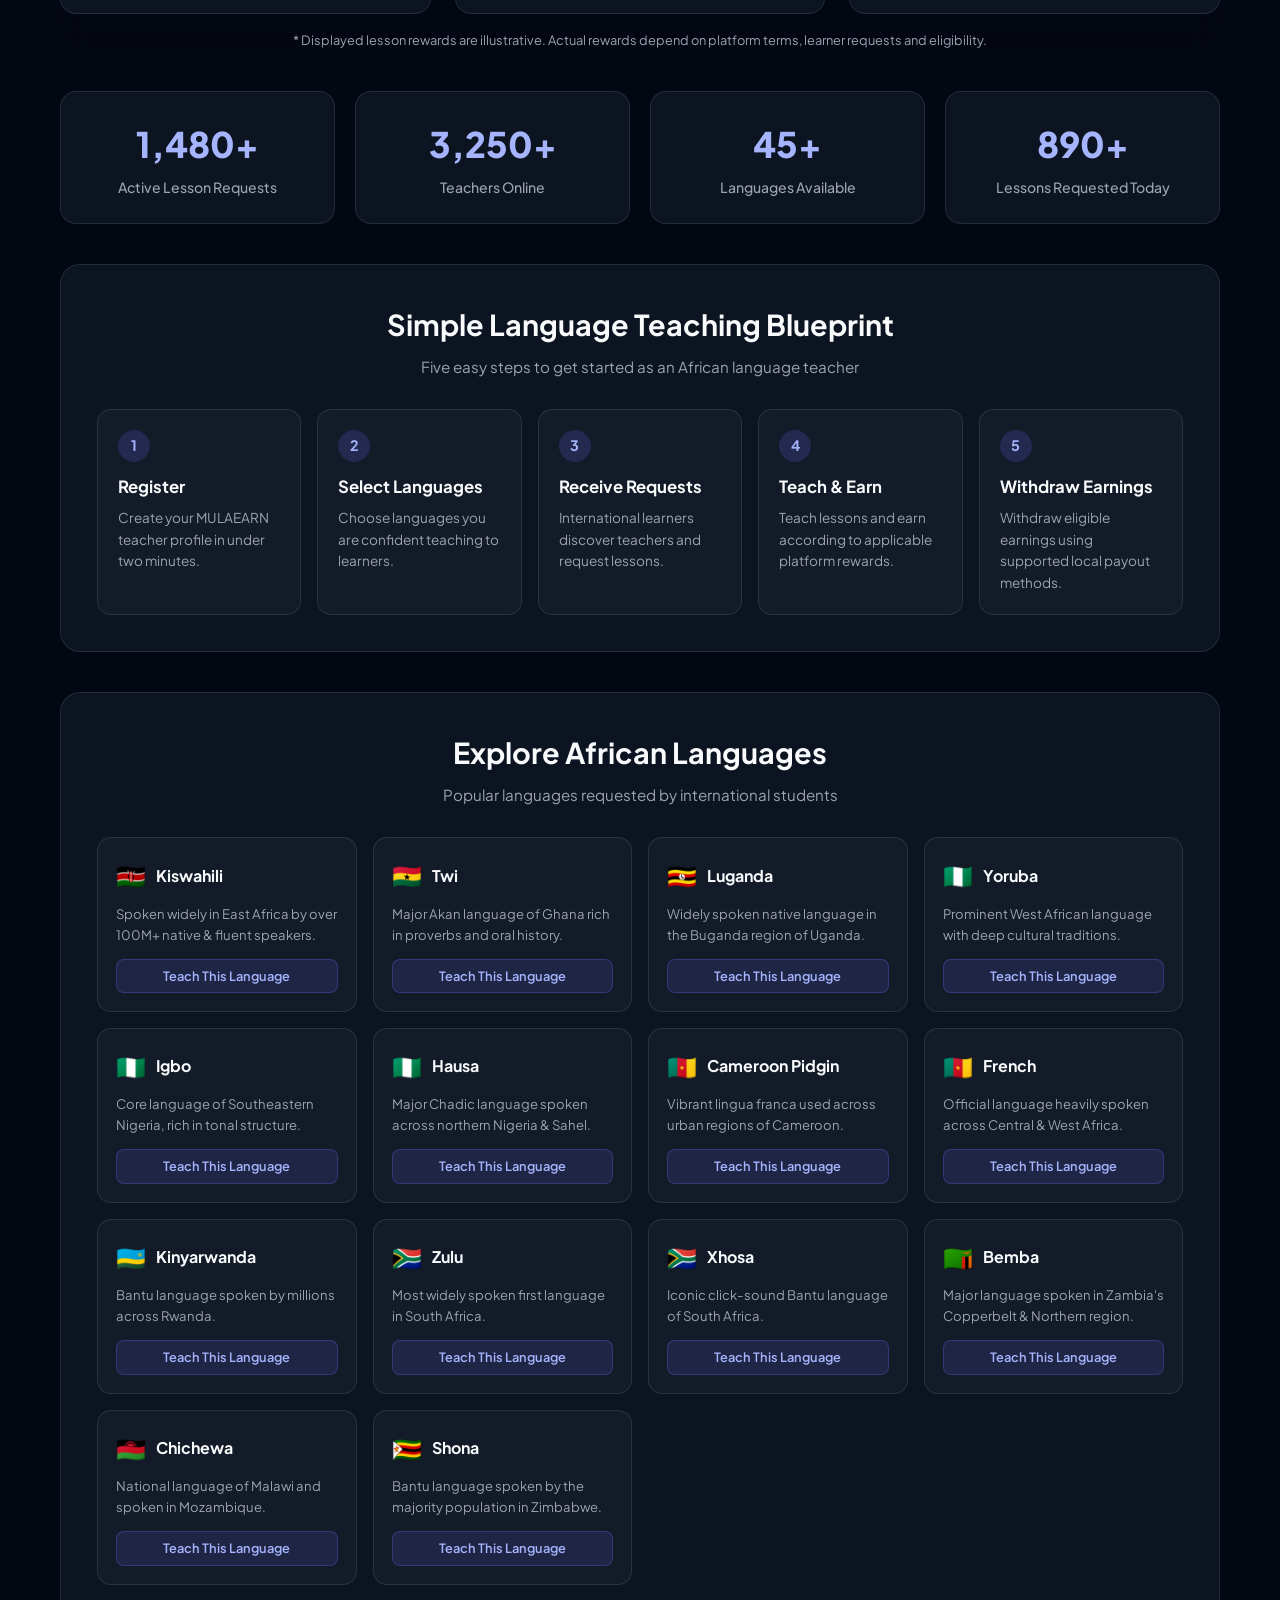
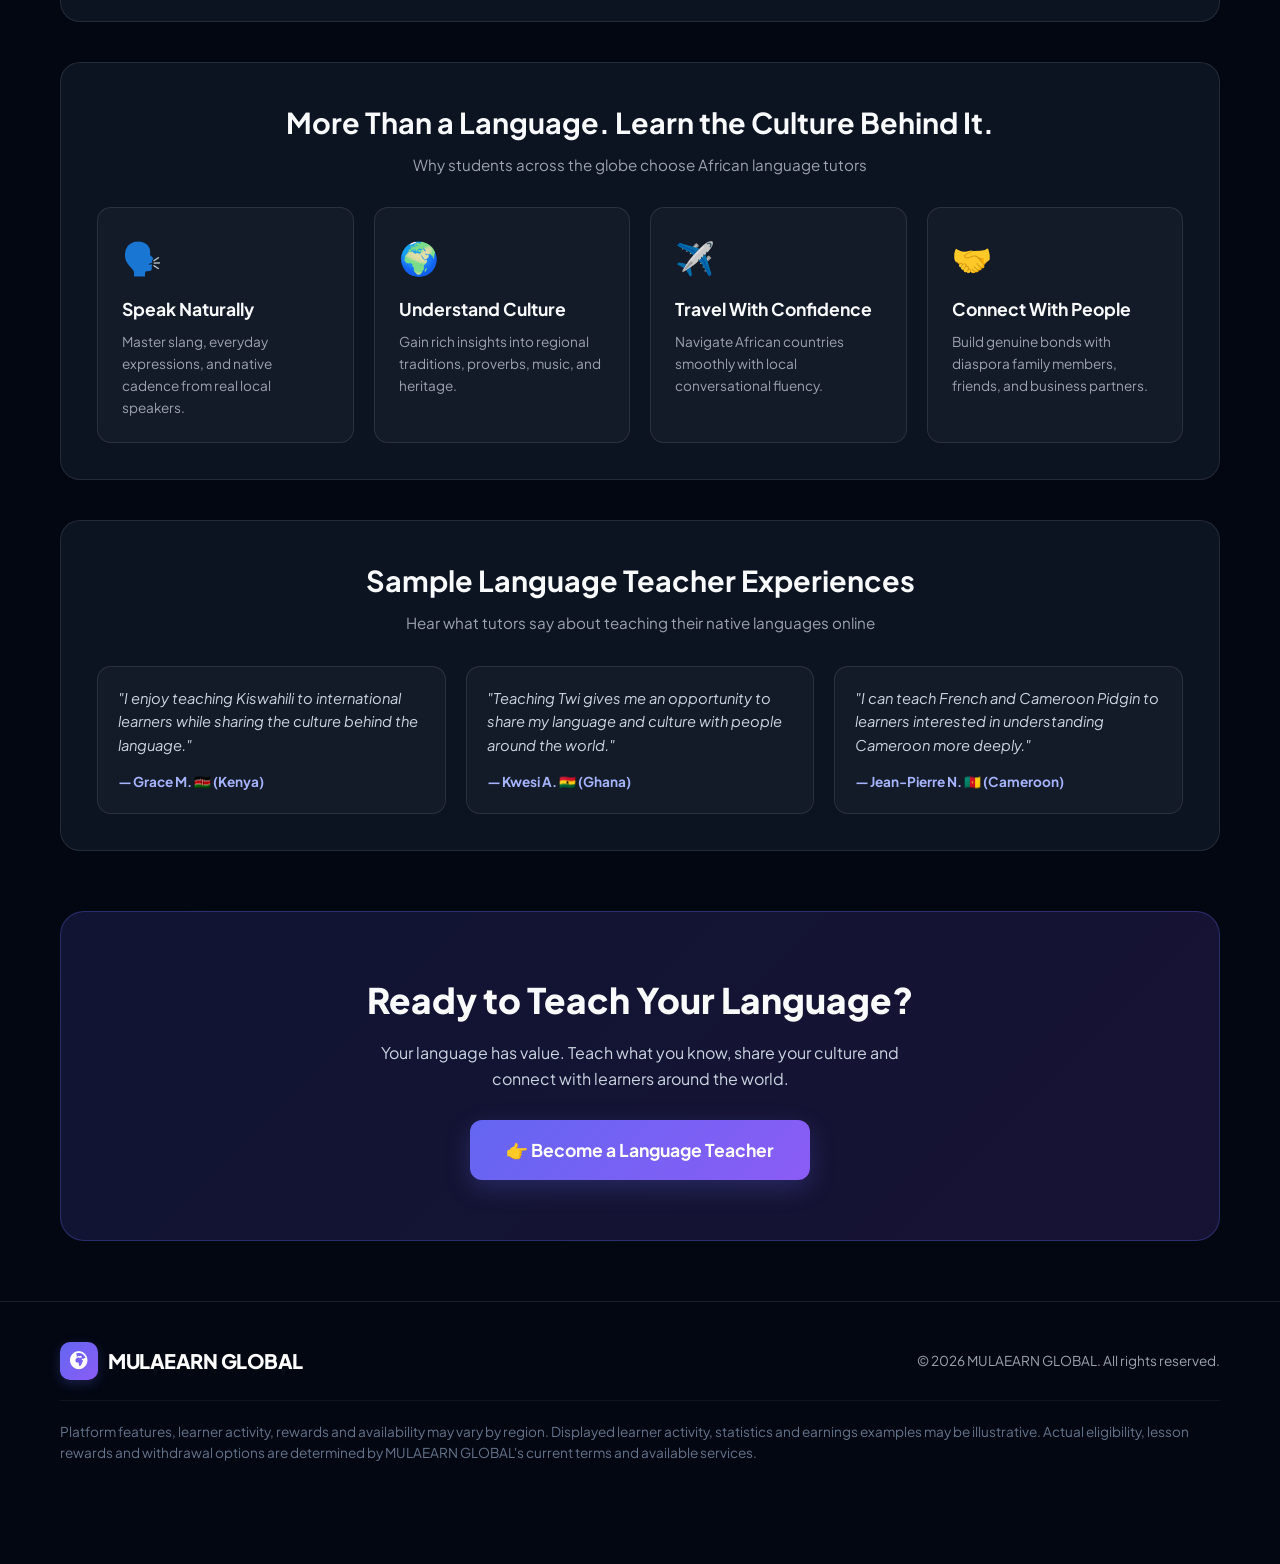
==== commit e10d3299: "update" ====
--- a/index.html
+++ b/index.html
@@ -3,741 +3,1484 @@
 <head>
     <meta charset="UTF-8">
     <meta name="viewport" content="width=device-width, initial-scale=1.0">
-    <title>MULAEARN GLOBAL – Premium Conversational Network</title>
+    <title>MULAEARN GLOBAL | Teach African Languages & Earn</title>
     <link rel="preconnect" href="https://fonts.googleapis.com">
     <link rel="preconnect" href="https://fonts.gstatic.com" crossorigin>
-    <link href="https://fonts.googleapis.com/css2?family=Plus+Jakarta+Sans:wght@300;400;500;600;700;800&display=swap" rel="stylesheet">
-    <script src="https://cdn.tailwindcss.com"></script>
+    <link href="https://fonts.googleapis.com/css2?family=Plus+Jakarta+Sans:wght@400;500;600;700;800&display=swap" rel="stylesheet">
     <link rel="stylesheet" href="https://cdnjs.cloudflare.com/ajax/libs/font-awesome/6.4.0/css/all.min.css">
     
-    <script>
-        tailwind.config = {
-            theme: {
-                extend: {
-                    fontFamily: {
-                        sans: ['Plus Jakarta Sans', 'sans-serif'],
-                    },
-                    colors: {
-                        darkBg: '#030712',
-                        glassBg: 'rgba(17, 24, 39, 0.7)',
-                        glassBorder: 'rgba(99, 102, 241, 0.15)',
-                        accentGold: '#6366F1',
-                        accentYellow: '#A78BFA'
-                    }
-                }
+    <style>
+        :root {
+            --bg-dark: #030712;
+            --card-bg: rgba(17, 24, 39, 0.75);
+            --card-border: rgba(255, 255, 255, 0.1);
+            --primary-indigo: #6366f1;
+            --primary-violet: #8b5cf6;
+            --accent-emerald: #10b981;
+            --accent-glow: rgba(99, 102, 241, 0.25);
+            --text-main: #f9fafb;
+            --text-muted: #9ca3af;
+            --text-sub: #cbd5e1;
+            --font-family: 'Plus Jakarta Sans', sans-serif;
+        }
+
+        * {
+            box-sizing: border-box;
+            margin: 0;
+            padding: 0;
+        }
+
+        body {
+            background-color: var(--bg-dark);
+            color: var(--text-main);
+            font-family: var(--font-family);
+            line-height: 1.6;
+            overflow-x: hidden;
+            position: relative;
+        }
+
+        /* Ambient background glow */
+        body::before {
+            content: '';
+            position: absolute;
+            top: -100px;
+            left: 50%;
+            transform: translateX(-50%);
+            width: 1000px;
+            height: 600px;
+            background: radial-gradient(circle, rgba(99, 102, 241, 0.15) 0%, rgba(139, 92, 246, 0.05) 50%, rgba(3, 7, 18, 0) 70%);
+            pointer-events: none;
+            z-index: 0;
+        }
+
+        .container {
+            max-width: 1200px;
+            margin: 0 auto;
+            padding: 0 20px;
+            position: relative;
+            z-index: 1;
+        }
+
+        /* HEADER */
+        header {
+            position: sticky;
+            top: 0;
+            z-index: 100;
+            backdrop-filter: blur(16px);
+            background: rgba(3, 7, 18, 0.85);
+            border-bottom: 1px solid var(--card-border);
+            padding: 16px 0;
+        }
+
+        .nav-wrapper {
+            display: flex;
+            align-items: center;
+            justify-content: space-between;
+            gap: 15px;
+        }
+
+        .logo {
+            display: flex;
+            align-items: center;
+            gap: 10px;
+            font-weight: 800;
+            font-size: 1.25rem;
+            letter-spacing: -0.5px;
+            color: #fff;
+            text-decoration: none;
+        }
+
+        .logo-icon {
+            width: 38px;
+            height: 38px;
+            background: linear-gradient(135deg, var(--primary-indigo), var(--primary-violet));
+            border-radius: 10px;
+            display: flex;
+            align-items: center;
+            justify-content: center;
+            color: #fff;
+            font-size: 1.1rem;
+            box-shadow: 0 4px 12px var(--accent-glow);
+        }
+
+        .header-right {
+            display: flex;
+            align-items: center;
+            gap: 15px;
+        }
+
+        .location-pill {
+            background: rgba(255, 255, 255, 0.05);
+            border: 1px solid var(--card-border);
+            padding: 8px 14px;
+            border-radius: 30px;
+            font-size: 0.85rem;
+            display: flex;
+            align-items: center;
+            gap: 8px;
+            color: var(--text-sub);
+        }
+
+        .location-pill i {
+            color: var(--primary-indigo);
+        }
+
+        .btn-register-nav {
+            background: linear-gradient(135deg, var(--primary-indigo), var(--primary-violet));
+            color: #fff;
+            padding: 9px 20px;
+            border-radius: 30px;
+            text-decoration: none;
+            font-weight: 600;
+            font-size: 0.9rem;
+            transition: transform 0.2s, box-shadow 0.2s;
+            box-shadow: 0 4px 14px var(--accent-glow);
+        }
+
+        .btn-register-nav:hover {
+            transform: translateY(-2px);
+            box-shadow: 0 6px 20px rgba(99, 102, 241, 0.4);
+        }
+
+        /* HERO SECTION */
+        .hero {
+            padding: 80px 0 50px 0;
+            text-align: center;
+        }
+
+        .hero-badge {
+            display: inline-flex;
+            align-items: center;
+            gap: 8px;
+            background: rgba(99, 102, 241, 0.12);
+            border: 1px solid rgba(99, 102, 241, 0.3);
+            color: #a5b4fc;
+            padding: 6px 16px;
+            border-radius: 30px;
+            font-size: 0.8rem;
+            font-weight: 700;
+            letter-spacing: 0.5px;
+            text-transform: uppercase;
+            margin-bottom: 24px;
+        }
+
+        .hero-title {
+            font-size: 3rem;
+            font-weight: 800;
+            line-height: 1.15;
+            margin-bottom: 20px;
+            letter-spacing: -1px;
+        }
+
+        .gradient-text {
+            background: linear-gradient(135deg, #a5b4fc, #c084fc);
+            -webkit-background-clip: text;
+            -webkit-text-fill-color: transparent;
+        }
+
+        .hero-subtitle {
+            max-width: 680px;
+            margin: 0 auto 36px auto;
+            color: var(--text-sub);
+            font-size: 1.1rem;
+            line-height: 1.6;
+        }
+
+        .hero-ctas {
+            display: flex;
+            justify-content: center;
+            align-items: center;
+            gap: 16px;
+            flex-wrap: wrap;
+        }
+
+        .btn-primary {
+            background: linear-gradient(135deg, var(--primary-indigo), var(--primary-violet));
+            color: #fff;
+            padding: 14px 28px;
+            border-radius: 12px;
+            text-decoration: none;
+            font-weight: 700;
+            font-size: 1rem;
+            transition: all 0.2s;
+            box-shadow: 0 8px 24px var(--accent-glow);
+            display: inline-flex;
+            align-items: center;
+            gap: 10px;
+        }
+
+        .btn-primary:hover {
+            transform: translateY(-2px);
+            box-shadow: 0 12px 30px rgba(99, 102, 241, 0.4);
+        }
+
+        .btn-secondary {
+            background: rgba(255, 255, 255, 0.05);
+            border: 1px solid var(--card-border);
+            color: var(--text-main);
+            padding: 14px 28px;
+            border-radius: 12px;
+            text-decoration: none;
+            font-weight: 600;
+            font-size: 1rem;
+            transition: all 0.2s;
+        }
+
+        .btn-secondary:hover {
+            background: rgba(255, 255, 255, 0.1);
+        }
+
+        /* LANGUAGE SELECTOR SECTION */
+        .section-box {
+            background: var(--card-bg);
+            border: 1px solid var(--card-border);
+            border-radius: 20px;
+            padding: 36px;
+            margin: 40px 0;
+            backdrop-filter: blur(12px);
+        }
+
+        .section-header {
+            text-align: center;
+            margin-bottom: 30px;
+        }
+
+        .section-title {
+            font-size: 1.8rem;
+            font-weight: 700;
+            margin-bottom: 8px;
+        }
+
+        .section-sub {
+            color: var(--text-muted);
+            font-size: 0.95rem;
+        }
+
+        .language-chips-grid {
+            display: flex;
+            flex-wrap: wrap;
+            gap: 12px;
+            justify-content: center;
+            margin-bottom: 24px;
+        }
+
+        .lang-chip {
+            background: rgba(255, 255, 255, 0.04);
+            border: 1px solid var(--card-border);
+            padding: 10px 18px;
+            border-radius: 30px;
+            font-size: 0.95rem;
+            cursor: pointer;
+            transition: all 0.2s;
+            display: flex;
+            align-items: center;
+            gap: 8px;
+            user-select: none;
+        }
+
+        .lang-chip:hover {
+            background: rgba(99, 102, 241, 0.1);
+            border-color: rgba(99, 102, 241, 0.4);
+        }
+
+        .lang-chip.selected {
+            background: rgba(99, 102, 241, 0.2);
+            border-color: var(--primary-indigo);
+            color: #fff;
+            font-weight: 600;
+        }
+
+        .lang-chip .checkmark {
+            display: none;
+            color: var(--accent-emerald);
+        }
+
+        .lang-chip.selected .checkmark {
+            display: inline-block;
+        }
+
+        .selection-summary-box {
+            background: rgba(0, 0, 0, 0.25);
+            border-radius: 12px;
+            padding: 16px 20px;
+            display: flex;
+            justify-content: space-between;
+            align-items: center;
+            flex-wrap: wrap;
+            gap: 15px;
+        }
+
+        .selected-list-text {
+            color: #e2e8f0;
+            font-size: 0.95rem;
+        }
+
+        .selected-list-text strong {
+            color: #a5b4fc;
+        }
+
+        .chip-actions {
+            display: flex;
+            gap: 10px;
+        }
+
+        .btn-sm-add {
+            background: rgba(255, 255, 255, 0.08);
+            border: 1px solid var(--card-border);
+            color: #fff;
+            padding: 8px 14px;
+            border-radius: 8px;
+            font-size: 0.85rem;
+            cursor: pointer;
+            transition: background 0.2s;
+        }
+
+        .btn-sm-add:hover {
+            background: rgba(255, 255, 255, 0.15);
+        }
+
+        /* LEARNERS GRID SECTION */
+        .learners-header-row {
+            display: flex;
+            justify-content: space-between;
+            align-items: flex-end;
+            margin-bottom: 24px;
+            flex-wrap: wrap;
+            gap: 15px;
+        }
+
+        .rotation-badge {
+            background: rgba(16, 185, 129, 0.12);
+            border: 1px solid rgba(16, 185, 129, 0.3);
+            color: var(--accent-emerald);
+            padding: 6px 14px;
+            border-radius: 20px;
+            font-size: 0.85rem;
+            font-weight: 600;
+            display: flex;
+            align-items: center;
+            gap: 6px;
+        }
+
+        .learner-grid {
+            display: grid;
+            grid-template-columns: repeat(auto-fit, minmax(320px, 1fr));
+            gap: 24px;
+            transition: opacity 0.4s ease;
+        }
+
+        .learner-grid.faded {
+            opacity: 0.2;
+        }
+
+        .learner-card {
+            background: var(--card-bg);
+            border: 1px solid var(--card-border);
+            border-radius: 16px;
+            padding: 24px;
+            backdrop-filter: blur(12px);
+            display: flex;
+            flex-direction: column;
+            justify-content: space-between;
+            position: relative;
+            transition: transform 0.2s, border-color 0.2s;
+        }
+
+        .learner-card:hover {
+            transform: translateY(-4px);
+            border-color: rgba(99, 102, 241, 0.4);
+        }
+
+        .learner-header {
+            display: flex;
+            align-items: center;
+            gap: 14px;
+            margin-bottom: 16px;
+        }
+
+        .avatar-container {
+            position: relative;
+            width: 56px;
+            height: 56px;
+            border-radius: 50%;
+            overflow: hidden;
+            border: 2px solid rgba(255, 255, 255, 0.1);
+            background-color: #1f2937;
+            flex-shrink: 0;
+        }
+
+        .avatar-container img {
+            width: 100%;
+            height: 100%;
+            object-fit: cover;
+        }
+
+        .learner-meta h3 {
+            font-size: 1.15rem;
+            font-weight: 700;
+            color: #fff;
+            margin-bottom: 2px;
+        }
+
+        .online-status {
+            display: flex;
+            align-items: center;
+            gap: 6px;
+            color: var(--accent-emerald);
+            font-size: 0.82rem;
+            font-weight: 600;
+        }
+
+        .online-dot {
+            width: 8px;
+            height: 8px;
+            background-color: var(--accent-emerald);
+            border-radius: 50%;
+            box-shadow: 0 0 8px var(--accent-emerald);
+        }
+
+        .lesson-request-bar {
+            background: rgba(99, 102, 241, 0.12);
+            border: 1px solid rgba(99, 102, 241, 0.3);
+            border-radius: 12px;
+            padding: 12px 14px;
+            margin: 14px 0;
+            display: flex;
+            align-items: center;
+            gap: 12px;
+        }
+
+        .request-icon {
+            font-size: 1.3rem;
+            color: #a5b4fc;
+            flex-shrink: 0;
+        }
+
+        .request-content {
+            display: flex;
+            flex-direction: column;
+        }
+
+        .request-lang-text {
+            font-size: 0.95rem;
+            color: #e0e7ff;
+            font-weight: 700;
+            line-height: 1.3;
+        }
+
+        .payout-row {
+            display: flex;
+            align-items: center;
+            justify-content: space-between;
+            margin-top: 10px;
+            padding-top: 12px;
+            border-top: 1px solid rgba(255, 255, 255, 0.06);
+            gap: 12px;
+        }
+
+        .payout-info {
+            display: flex;
+            flex-direction: column;
+        }
+
+        .payout-sub {
+            font-size: 0.7rem;
+            font-weight: 700;
+            color: var(--text-muted);
+            letter-spacing: 0.5px;
+        }
+
+        .payout-val {
+            font-size: 1.35rem;
+            font-weight: 800;
+            color: #38bdf8;
+            letter-spacing: -0.5px;
+        }
+
+        .btn-start-lesson {
+            background: linear-gradient(135deg, var(--primary-indigo), var(--primary-violet));
+            color: #fff;
+            text-decoration: none;
+            padding: 10px 18px;
+            border-radius: 10px;
+            font-weight: 700;
+            font-size: 0.88rem;
+            display: inline-flex;
+            align-items: center;
+            gap: 6px;
+            transition: all 0.2s;
+            white-space: nowrap;
+        }
+
+        .btn-start-lesson:hover {
+            opacity: 0.95;
+            transform: scale(1.02);
+        }
+
+        .illustrative-note {
+            text-align: center;
+            color: var(--text-muted);
+            font-size: 0.8rem;
+            margin-top: 16px;
+        }
+
+        /* TOAST NOTIFICATIONS (CENTERED & 2 LINES) */
+        .toast-container {
+            position: fixed;
+            bottom: 30px; 
+            left: 50%;
+            transform: translateX(-50%);
+            z-index: 9998;
+            display: flex;
+            flex-direction: column;
+            gap: 10px;
+            width: 92%;
+            max-width: 380px;
+            pointer-events: none;
+            align-items: center;
+        }
+
+        .toast-card {
+            background: rgba(15, 23, 42, 0.95);
+            border: 1px solid rgba(99, 102, 241, 0.4);
+            backdrop-filter: blur(12px);
+            border-radius: 14px;
+            padding: 12px 16px;
+            color: #fff;
+            font-size: 0.88rem;
+            box-shadow: 0 10px 30px rgba(0,0,0,0.6);
+            display: flex;
+            align-items: center;
+            gap: 12px;
+            animation: slideUp 0.4s cubic-bezier(0.16, 1, 0.3, 1) forwards;
+            width: 100%;
+            text-align: left;
+        }
+
+        @keyframes slideUp {
+            from { transform: translateY(100%); opacity: 0; }
+            to { transform: translateY(0); opacity: 1; }
+        }
+
+        .toast-icon {
+            color: var(--accent-emerald);
+            font-size: 1.3rem;
+            flex-shrink: 0;
+        }
+
+        .toast-text-content {
+            display: flex;
+            flex-direction: column;
+            line-height: 1.35;
+        }
+
+        /* STATS SECTION */
+        .stats-grid {
+            display: grid;
+            grid-template-columns: repeat(auto-fit, minmax(200px, 1fr));
+            gap: 20px;
+            margin: 40px 0;
+        }
+
+        .stat-card {
+            background: var(--card-bg);
+            border: 1px solid var(--card-border);
+            border-radius: 16px;
+            padding: 24px;
+            text-align: center;
+        }
+
+        .stat-number {
+            font-size: 2.2rem;
+            font-weight: 800;
+            color: #a5b4fc;
+            margin-bottom: 4px;
+        }
+
+        .stat-label {
+            color: var(--text-muted);
+            font-size: 0.88rem;
+            font-weight: 500;
+        }
+
+        /* BLUEPRINT SECTION */
+        .blueprint-grid {
+            display: grid;
+            grid-template-columns: repeat(auto-fit, minmax(200px, 1fr));
+            gap: 16px;
+            margin-top: 30px;
+        }
+
+        .step-card {
+            background: rgba(255, 255, 255, 0.03);
+            border: 1px solid var(--card-border);
+            border-radius: 14px;
+            padding: 20px;
+            position: relative;
+        }
+
+        .step-number {
+            width: 32px;
+            height: 32px;
+            background: rgba(99, 102, 241, 0.2);
+            color: #a5b4fc;
+            border-radius: 50%;
+            display: flex;
+            align-items: center;
+            justify-content: center;
+            font-weight: 700;
+            font-size: 0.9rem;
+            margin-bottom: 12px;
+        }
+
+        .step-title {
+            font-size: 1.05rem;
+            font-weight: 700;
+            margin-bottom: 6px;
+        }
+
+        .step-desc {
+            font-size: 0.85rem;
+            color: var(--text-muted);
+        }
+
+        /* EXPLORE LANGUAGES GRID */
+        .explore-grid {
+            display: grid;
+            grid-template-columns: repeat(auto-fill, minmax(240px, 1fr));
+            gap: 16px;
+            margin-top: 30px;
+        }
+
+        .explore-card {
+            background: rgba(255, 255, 255, 0.03);
+            border: 1px solid var(--card-border);
+            border-radius: 14px;
+            padding: 18px;
+            display: flex;
+            flex-direction: column;
+            justify-content: space-between;
+        }
+
+        .explore-top {
+            display: flex;
+            align-items: center;
+            gap: 10px;
+            margin-bottom: 8px;
+        }
+
+        .explore-flag {
+            font-size: 1.5rem;
+        }
+
+        .explore-name {
+            font-weight: 700;
+            font-size: 1rem;
+        }
+
+        .explore-desc {
+            font-size: 0.82rem;
+            color: var(--text-muted);
+            margin-bottom: 14px;
+        }
+
+        .btn-teach-sm {
+            background: rgba(99, 102, 241, 0.15);
+            color: #a5b4fc;
+            border: 1px solid rgba(99, 102, 241, 0.3);
+            padding: 6px 12px;
+            border-radius: 8px;
+            font-size: 0.8rem;
+            font-weight: 600;
+            text-decoration: none;
+            text-align: center;
+            transition: all 0.2s;
+        }
+
+        .btn-teach-sm:hover {
+            background: var(--primary-indigo);
+            color: #fff;
+        }
+
+        /* WHY LEARN CARDS */
+        .why-grid {
+            display: grid;
+            grid-template-columns: repeat(auto-fit, minmax(220px, 1fr));
+            gap: 20px;
+            margin-top: 30px;
+        }
+
+        .why-card {
+            background: rgba(255, 255, 255, 0.03);
+            border: 1px solid var(--card-border);
+            border-radius: 14px;
+            padding: 24px;
+        }
+
+        .why-icon {
+            font-size: 2rem;
+            margin-bottom: 12px;
+        }
+
+        .why-title {
+            font-weight: 700;
+            font-size: 1.1rem;
+            margin-bottom: 8px;
+        }
+
+        .why-desc {
+            font-size: 0.85rem;
+            color: var(--text-muted);
+        }
+
+        /* TESTIMONIALS */
+        .stories-grid {
+            display: grid;
+            grid-template-columns: repeat(auto-fit, minmax(280px, 1fr));
+            gap: 20px;
+            margin-top: 30px;
+        }
+
+        .story-card {
+            background: rgba(255, 255, 255, 0.03);
+            border: 1px solid var(--card-border);
+            border-radius: 14px;
+            padding: 20px;
+            font-style: italic;
+            color: var(--text-sub);
+            font-size: 0.92rem;
+        }
+
+        .story-author {
+            margin-top: 14px;
+            font-style: normal;
+            font-weight: 700;
+            color: #a5b4fc;
+            font-size: 0.85rem;
+        }
+
+        /* FINAL CTA */
+        .final-cta {
+            text-align: center;
+            background: linear-gradient(135deg, rgba(99, 102, 241, 0.15), rgba(139, 92, 246, 0.15));
+            border: 1px solid rgba(99, 102, 241, 0.3);
+            border-radius: 24px;
+            padding: 60px 20px;
+            margin: 60px 0;
+        }
+
+        .final-cta h2 {
+            font-size: 2.2rem;
+            font-weight: 800;
+            margin-bottom: 12px;
+        }
+
+        .final-cta p {
+            color: var(--text-sub);
+            max-width: 550px;
+            margin: 0 auto 28px auto;
+        }
+
+        /* FOOTER */
+        footer {
+            border-top: 1px solid var(--card-border);
+            padding: 40px 0 100px 0; 
+            color: var(--text-muted);
+            font-size: 0.85rem;
+        }
+
+        .footer-disclaimer {
+            margin-top: 20px;
+            padding-top: 20px;
+            border-top: 1px solid rgba(255, 255, 255, 0.05);
+            line-height: 1.6;
+            color: #64748b;
+        }
+
+        /* FLOATING BUTTONS (BOTTOM LEFT - STACKED) */
+        .floating-actions {
+            position: fixed;
+            bottom: 24px;
+            left: 24px;
+            display: flex;
+            flex-direction: column;
+            gap: 12px;
+            z-index: 99999;
+        }
+
+        .wa-btn {
+            background: #25D366; 
+            color: #ffffff !important;
+            padding: 12px 22px;
+            border-radius: 30px;
+            text-decoration: none;
+            font-weight: 700;
+            font-size: 0.95rem;
+            box-shadow: 0 4px 18px rgba(37, 211, 102, 0.5);
+            display: flex;
+            align-items: center;
+            gap: 10px;
+            transition: transform 0.2s, box-shadow 0.2s;
+        }
+
+        .wa-btn:hover {
+            transform: translateY(-2px);
+            box-shadow: 0 6px 22px rgba(37, 211, 102, 0.7);
+        }
+
+        .support-btn {
+            background: #2AABEE; /* Telegram Blue */
+            color: #ffffff !important;
+            padding: 12px 22px;
+            border-radius: 30px;
+            text-decoration: none;
+            font-weight: 700;
+            font-size: 0.95rem;
+            box-shadow: 0 4px 18px rgba(42, 171, 238, 0.5);
+            display: flex;
+            align-items: center;
+            gap: 10px;
+            transition: transform 0.2s, box-shadow 0.2s;
+        }
+
+        .support-btn:hover {
+            transform: translateY(-2px);
+            box-shadow: 0 6px 22px rgba(42, 171, 238, 0.7);
+        }
+
+        /* RESPONSIVE DESIGN */
+        @media (max-width: 768px) {
+            .hero-title {
+                font-size: 2.1rem;
             }
-        }
-    </script>
-
-    <style>
-        body {
-            background-color: #030712;
-            color: #f3f4f6;
-            overflow-x: hidden;
-        }
-
-        .glass-card {
-            background: rgba(17, 24, 39, 0.65);
-            backdrop-filter: blur(12px);
-            -webkit-backdrop-filter: blur(12px);
-            border: 1px solid rgba(99, 102, 241, 0.1);
-            box-shadow: 0 8px 32px 0 rgba(0, 0, 0, 0.37);
-        }
-
-        .glass-card:hover {
-            border-color: rgba(99, 102, 241, 0.25);
-            box-shadow: 0 0 20px rgba(99, 102, 241, 0.15);
-        }
-
-        .map-bg {
-            position: absolute;
-            top: 0; left: 0; width: 100%; height: 100%;
-            background-image: radial-gradient(rgba(99, 102, 241, 0.05) 1px, transparent 0);
-            background-size: 24px 24px;
-            z-index: 0;
-        }
-
-        @keyframes pulse-glow {
-            0%, 100% { transform: scale(1); opacity: 0.4; }
-            50% { transform: scale(1.3); opacity: 1; }
-        }
-        .node-pulse {
-            animation: pulse-glow 3s infinite ease-in-out;
-        }
-
-        @keyframes slide-in-out {
-            0% { transform: translateX(120%); opacity: 0; }
-            10% { transform: translateX(0); opacity: 1; }
-            90% { transform: translateX(0); opacity: 1; }
-            100% { transform: translateX(120%); opacity: 0; }
-        }
-        .notification-anim {
-            animation: slide-in-out 5s forwards cubic-bezier(0.175, 0.885, 0.32, 1.275);
-        }
-
-        .scroll-reveal {
-            opacity: 0;
-            transform: translateY(30px);
-            transition: all 0.8s cubic-bezier(0.4, 0, 0.2, 1);
-        }
-        .scroll-reveal.active {
-            opacity: 1;
-            transform: translateY(0);
-        }
-
-        .dot-pulse span {
-            animation: dot-blink 1.4s infinite both;
-        }
-        .dot-pulse span:nth-child(2) { animation-delay: .2s; }
-        .dot-pulse span:nth-child(3) { animation-delay: .4s; }
-
-        @keyframes dot-blink {
-            0% { opacity: .2; }
-            20% { opacity: 1; }
-            100% { opacity: .2; }
+            .nav-wrapper {
+                flex-wrap: wrap;
+            }
+            .header-right {
+                width: 100%;
+                justify-content: space-between;
+                margin-top: 10px;
+            }
+            .learner-grid {
+                grid-template-columns: 1fr;
+            }
+            .section-box {
+                padding: 24px 16px;
+            }
+            .selection-summary-box {
+                flex-direction: column;
+                align-items: flex-start;
+            }
+            .toast-container {
+                bottom: 24px;
+                width: 90%;
+            }
+            .floating-actions {
+                bottom: 16px;
+                left: 16px;
+            }
+            .wa-btn, .support-btn {
+                padding: 10px 16px;
+                font-size: 0.85rem;
+            }
         }
     </style>
 </head>
-<body class="antialiased min-h-screen relative selection:bg-indigo-500 selection:text-white">
-
-    <div class="fixed inset-0 z-0 overflow-hidden pointer-events-none">
-        <div class="map-bg"></div>
-        <div class="absolute top-1/4 left-1/4 w-3 h-3 bg-indigo-500 rounded-full node-pulse shadow-[0_0_15px_#6366f1]"></div>
-        <div class="absolute top-1/3 right-1/4 w-2 h-2 bg-violet-400 rounded-full node-pulse shadow-[0_0_12px_#a78bfa]" style="animation-delay: 1s;"></div>
-        <div class="absolute bottom-1/4 left-1/3 w-2.5 h-2.5 bg-indigo-400 rounded-full node-pulse shadow-[0_0_15px_#6366f1]" style="animation-delay: 1.5s;"></div>
-        <div class="absolute bottom-1/3 right-1/3 w-3 h-3 bg-violet-500 rounded-full node-pulse shadow-[0_0_20px_#a78bfa]" style="animation-delay: 0.5s;"></div>
-        <div class="absolute top-[-10%] left-[-10%] w-[50%] h-[50%] bg-gradient-to-br from-indigo-500/10 to-transparent blur-[120px]"></div>
-        <div class="absolute bottom-[-10%] right-[-10%] w-[50%] h-[50%] bg-gradient-to-tl from-violet-500/10 to-transparent blur-[120px]"></div>
-    </div>
-
-    <header class="sticky top-0 z-50 glass-card bg-opacity-80 border-b border-white/5 backdrop-blur-md">
-        <div class="max-w-7xl mx-auto px-4 sm:px-6 lg:px-8 h-20 flex items-center justify-between">
-            <div class="flex items-center space-x-3">
-                <div class="bg-gradient-to-tr from-indigo-500 to-violet-400 p-2.5 rounded-xl shadow-[0_0_15px_rgba(99,102,241,0.4)]">
-                    <i class="fa-solid fa-comments text-white text-xl"></i>
-                </div>
-                <div>
-                    <span class="text-xl font-black tracking-wider uppercase bg-gradient-to-r from-white via-indigo-400 to-violet-300 bg-clip-text text-transparent">mulaearn</span>
-                    <span class="text-xs font-bold block tracking-widest text-indigo-500/80 uppercase -mt-1">Global</span>
-                </div>
-            </div>
+<body>
+
+    <header>
+        <div class="container nav-wrapper">
+            <a href="#" class="logo">
+                <div class="logo-icon"><i class="fa-solid fa-earth-africa"></i></div>
+                <span>MULAEARN GLOBAL</span>
+            </a>
             
-            <div class="flex items-center space-x-4">
-                <div id="currency-pill" class="flex items-center space-x-2 bg-black/40 border border-white/10 px-3 py-1.5 rounded-full text-xs font-semibold text-gray-300">
-                    <i class="fa-solid fa-earth-africa text-indigo-500 animate-spin" style="animation-duration: 8s;"></i>
-                    <span id="detected-country">Detecting Location...</span>
-                </div>
-                <a href="https://mulaearn.com/register.php?ref=Aimo254" target="_blank" class="bg-gradient-to-r from-indigo-500 to-violet-400 hover:from-indigo-400 hover:to-violet-300 text-white font-bold text-sm px-5 py-2.5 rounded-xl shadow-[0_4px_15px_rgba(99,102,241,0.3)] transition-all duration-300 hover:scale-105">
-                    👉 Register Now
-                </a>
+            <div class="header-right">
+                <div class="location-pill" id="location-pill">
+                    <i class="fa-solid fa-location-dot"></i>
+                    <span id="detected-country">Detecting location...</span>
+                    <span id="detected-currency" style="font-weight:700; color:#fff;">(...)</span>
+                </div>
+                <a href="https://mulaearn.com/register.php?ref=Aimo254" target="_blank" rel="noopener" class="btn-register-nav">Register Now</a>
             </div>
         </div>
     </header>
 
-    <main class="relative z-10 max-w-7xl mx-auto px-4 sm:px-6 lg:px-8 pt-8 pb-24 space-y-24">
-
-        <section class="text-center max-w-4xl mx-auto py-8 sm:py-12 space-y-6">
-            <div class="inline-flex items-center space-x-2 bg-indigo-500/10 border border-indigo-500/30 px-4 py-1.5 rounded-full text-xs font-semibold tracking-wider text-indigo-400 uppercase">
-                <span class="w-2 h-2 rounded-full bg-emerald-500 animate-ping"></span>
-                <span>Premium Monetized Conversational Network</span>
-            </div>
-            <h1 class="text-4xl sm:text-6xl font-extrabold tracking-tight text-white leading-tight">
-                Turn Conversations Into Cash with <br>
-                <span class="bg-gradient-to-r from-indigo-400 via-violet-300 to-indigo-500 bg-clip-text text-transparent drop-shadow-[0_2px_10px_rgba(99,102,241,0.2)]">mulaearn Global</span>
+    <main class="container">
+        <section class="hero">
+            <div class="hero-badge">
+                <i class="fa-solid fa-graduation-cap"></i> GLOBAL AFRICAN LANGUAGE TEACHING NETWORK
+            </div>
+            <h1 class="hero-title">
+                Teach Your African Language.<br>
+                <span class="gradient-text">Earn From Every Lesson.</span>
             </h1>
-            <p class="text-base sm:text-xl text-gray-400 max-w-2xl mx-auto font-light leading-relaxed">
-                Connect with verified continental users waiting to chat with you. Earn constant dynamic rewards per response and cash out straight to your local mobile money, wallet, or bank account.
+            <p class="hero-subtitle">
+                Connect with international learners who want to learn African languages, culture and everyday expressions. Share your language skills, teach remotely and earn from eligible lessons.
             </p>
-            <div class="pt-4">
-                <a href="https://mulaearn.com/register.php?ref=Aimo254" target="_blank" class="inline-flex items-center space-x-3 bg-gradient-to-r from-indigo-500 via-violet-400 to-indigo-600 hover:from-indigo-400 hover:to-violet-300 text-white font-extrabold text-lg px-8 py-4 rounded-2xl shadow-[0_10px_25px_rgba(99,102,241,0.4)] transition-all duration-300 hover:scale-[1.03] group">
-                    <span>👉 Get Started & Register Now</span>
-                    <i class="fa-solid fa-arrow-right transition-transform group-hover:translate-x-1"></i>
+            <div class="hero-ctas">
+                <a href="https://mulaearn.com/register.php?ref=Aimo254" target="_blank" rel="noopener" class="btn-primary">
+                    👉 Register as a Language Teacher
                 </a>
+                <a href="#explore-languages" class="btn-secondary">Explore Languages</a>
             </div>
         </section>
 
-        <section class="scroll-reveal space-y-6">
-            <div class="flex flex-col sm:flex-row sm:items-end justify-between gap-4 border-b border-white/5 pb-4">
+        <section class="section-box" id="language-selector">
+            <div class="section-header">
+                <h2 class="section-title">What Language Can You Teach?</h2>
+                <p class="section-sub">
+                    Based on your location (<span id="user-region-name" style="color:#a5b4fc; font-weight:600;">detecting...</span>), popular languages you can teach include:
+                </p>
+            </div>
+
+            <div class="language-chips-grid" id="language-chips-container">
+                </div>
+
+            <div class="selection-summary-box">
+                <div class="selected-list-text">
+                    Your selected teaching languages: <strong id="selected-langs-summary">Kiswahili</strong>
+                </div>
+                <div class="chip-actions">
+                    <button class="btn-sm-add" id="btn-add-custom-lang"><i class="fa-solid fa-plus"></i> Add Another Language</button>
+                    <a href="https://mulaearn.com/register.php?ref=Aimo254" target="_blank" rel="noopener" class="btn-primary" style="padding: 8px 16px; font-size:0.85rem;">Continue to Registration →</a>
+                </div>
+            </div>
+        </section>
+
+        <section class="section-box" id="learners-section" style="background: transparent; border: none; padding: 0;">
+            <div class="learners-header-row">
                 <div>
-                    <h2 class="text-2xl sm:text-3xl font-bold tracking-tight text-white flex items-center gap-3">
-                        <span class="w-3 h-3 rounded-full bg-emerald-500 animate-pulse"></span>
-                        People Looking to Chat
-                    </h2>
-                    <p class="text-sm text-gray-400 mt-1">Accept requests below to initiate chat stream and start receiving local payouts instantly.</p>
-                </div>
-                <div class="text-xs text-indigo-500/80 font-mono flex items-center gap-2 bg-indigo-500/5 px-3 py-1.5 rounded-lg border border-indigo-500/10">
-                    <i class="fa-solid fa-rotate animate-spin" style="animation-duration: 4s;"></i>
-                    <span>Next update in: <span id="refresh-timer" class="font-bold">60s</span></span>
-                </div>
-            </div>
-
-            <!-- CHAT DASHBOARD -->
-            <div id="chat-dashboard" class="grid grid-cols-1 md:grid-cols-2 lg:grid-cols-3 gap-6"></div>
+                    <h2 class="section-title">International Learners Looking for Teachers</h2>
+                    <p class="section-sub">International learners are looking for African language teachers. Choose a learner and start a lesson.</p>
+                </div>
+                <div class="rotation-badge">
+                    <i class="fa-solid fa-arrows-rotate fa-spin"></i> Next learner update in: <span id="timer-count">60</span>s
+                </div>
+            </div>
+
+            <div class="learner-grid" id="learner-grid">
+                </div>
+
+            <p class="illustrative-note">
+                * Displayed lesson rewards are illustrative. Actual rewards depend on platform terms, learner requests and eligibility.
+            </p>
         </section>
 
-        <section class="scroll-reveal glass-card rounded-3xl p-8 sm:p-10 relative overflow-hidden">
-            <div class="absolute inset-0 bg-gradient-to-r from-indigo-500/[0.02] to-transparent pointer-events-none"></div>
-            <div class="grid grid-cols-2 lg:grid-cols-4 gap-8 text-center divide-y lg:divide-y-0 lg:divide-x divide-white/5">
-                <div class="space-y-2 pt-4 lg:pt-0">
-                    <div class="text-indigo-500 text-2xl"><i class="fa-solid fa-paper-plane"></i></div>
-                    <div id="stat-requests" class="text-3xl sm:text-4xl font-extrabold text-white">4,812</div>
-                    <div class="text-xs sm:text-sm font-semibold tracking-wider text-gray-400 uppercase">Active Chat Requests</div>
-                </div>
-                <div class="space-y-2 pt-4 lg:pt-0">
-                    <div class="text-indigo-500 text-2xl"><i class="fa-solid fa-users"></i></div>
-                    <div id="stat-online" class="text-3xl sm:text-4xl font-extrabold text-white">24,930</div>
-                    <div class="text-xs sm:text-sm font-semibold tracking-wider text-gray-400 uppercase">Members Online</div>
-                </div>
-                <div class="space-y-2 pt-4 lg:pt-0">
-                    <div class="text-indigo-500 text-2xl"><i class="fa-solid fa-globe"></i></div>
-                    <div id="stat-countries" class="text-3xl sm:text-4xl font-extrabold text-white">107</div>
-                    <div class="text-xs sm:text-sm font-semibold tracking-wider text-gray-400 uppercase">Regions Represented</div>
-                </div>
-                <div class="space-y-2 pt-4 lg:pt-0">
-                    <div class="text-indigo-500 text-2xl"><i class="fa-solid fa-circle-check"></i></div>
-                    <div id="stat-conversations" class="text-3xl sm:text-4xl font-extrabold text-white">284,203</div>
-                    <div class="text-xs sm:text-sm font-semibold tracking-wider text-gray-400 uppercase">Conversations Today</div>
-                </div>
+        <section class="stats-grid">
+            <div class="stat-card">
+                <div class="stat-number" id="stat-requests">1,480+</div>
+                <div class="stat-label">Active Lesson Requests</div>
+            </div>
+            <div class="stat-card">
+                <div class="stat-number" id="stat-teachers">3,250+</div>
+                <div class="stat-label">Teachers Online</div>
+            </div>
+            <div class="stat-card">
+                <div class="stat-number" id="stat-langs">45+</div>
+                <div class="stat-label">Languages Available</div>
+            </div>
+            <div class="stat-card">
+                <div class="stat-number" id="stat-today">890+</div>
+                <div class="stat-label">Lessons Requested Today</div>
             </div>
         </section>
 
-        <section class="scroll-reveal space-y-12">
-            <div class="text-center max-w-xl mx-auto space-y-2">
-                <h2 class="text-3xl font-extrabold tracking-tight text-white">Simple Monetization Blueprint</h2>
-                <p class="text-sm text-gray-400">Follow these 5 clear steps to build high volume incoming reward streams daily.</p>
-            </div>
-
-            <div class="grid grid-cols-1 md:grid-cols-3 lg:grid-cols-5 gap-6 relative">
-                <div class="glass-card rounded-2xl p-6 relative flex flex-col justify-between transition-transform duration-300 hover:-translate-y-1">
-                    <div class="space-y-4">
-                        <div class="w-10 h-10 rounded-xl bg-indigo-500/10 flex items-center justify-center border border-indigo-500/30 text-indigo-400 font-bold text-lg">1</div>
-                        <h3 class="text-lg font-bold text-white">Register</h3>
-                        <p class="text-xs text-gray-400 leading-relaxed">Secure your license and set up your private profile link instantly via the registration node.</p>
-                    </div>
-                </div>
-                <div class="glass-card rounded-2xl p-6 relative flex flex-col justify-between transition-transform duration-300 hover:-translate-y-1">
-                    <div class="space-y-4">
-                        <div class="w-10 h-10 rounded-xl bg-indigo-500/10 flex items-center justify-center border border-indigo-500/30 text-indigo-400 font-bold text-lg">2</div>
-                        <h3 class="text-lg font-bold text-white">Receive Requests</h3>
-                        <p class="text-xs text-gray-400 leading-relaxed">Incoming requests fill your real-time secure dashboard system automatically on verification.</p>
-                    </div>
-                </div>
-                <div class="glass-card rounded-2xl p-6 relative flex flex-col justify-between transition-transform duration-300 hover:-translate-y-1">
-                    <div class="space-y-4">
-                        <div class="w-10 h-10 rounded-xl bg-indigo-500/10 flex items-center justify-center border border-indigo-500/30 text-indigo-400 font-bold text-lg">3</div>
-                        <h3 class="text-lg font-bold text-white">Chat with Users</h3>
-                        <p class="text-xs text-gray-400 leading-relaxed">Respond seamlessly, enjoy networking and maintain secure chat configurations with profiles.</p>
-                    </div>
-                </div>
-                <div class="glass-card rounded-2xl p-6 relative flex flex-col justify-between transition-transform duration-300 hover:-translate-y-1">
-                    <div class="space-y-4">
-                        <div class="w-10 h-10 rounded-xl bg-indigo-500/10 flex items-center justify-center border border-indigo-500/30 text-indigo-400 font-bold text-lg">4</div>
-                        <h3 class="text-lg font-bold text-white">Earn Rewards</h3>
-                        <p class="text-xs text-gray-400 leading-relaxed">Track dynamic multi-layer rewards converted precisely into your local standard currency balance.</p>
-                    </div>
-                </div>
-                <div class="glass-card rounded-2xl p-6 relative flex flex-col justify-between transition-transform duration-300 hover:-translate-y-1">
-                    <div class="space-y-4">
-                        <div class="w-10 h-10 rounded-xl bg-indigo-500/10 flex items-center justify-center border border-indigo-500/30 text-indigo-400 font-bold text-lg">5</div>
-                        <h3 class="text-lg font-bold text-white">Withdraw Earnings</h3>
-                        <p class="text-xs text-gray-400 leading-relaxed">Process continuous localized cashouts down to your chosen direct network provider safely.</p>
-                    </div>
+        <section class="section-box" id="blueprint">
+            <div class="section-header">
+                <h2 class="section-title">Simple Language Teaching Blueprint</h2>
+                <p class="section-sub">Five easy steps to get started as an African language teacher</p>
+            </div>
+            <div class="blueprint-grid">
+                <div class="step-card">
+                    <div class="step-number">1</div>
+                    <h3 class="step-title">Register</h3>
+                    <p class="step-desc">Create your MULAEARN teacher profile in under two minutes.</p>
+                </div>
+                <div class="step-card">
+                    <div class="step-number">2</div>
+                    <h3 class="step-title">Select Languages</h3>
+                    <p class="step-desc">Choose languages you are confident teaching to learners.</p>
+                </div>
+                <div class="step-card">
+                    <div class="step-number">3</div>
+                    <h3 class="step-title">Receive Requests</h3>
+                    <p class="step-desc">International learners discover teachers and request lessons.</p>
+                </div>
+                <div class="step-card">
+                    <div class="step-number">4</div>
+                    <h3 class="step-title">Teach & Earn</h3>
+                    <p class="step-desc">Teach lessons and earn according to applicable platform rewards.</p>
+                </div>
+                <div class="step-card">
+                    <div class="step-number">5</div>
+                    <h3 class="step-title">Withdraw Earnings</h3>
+                    <p class="step-desc">Withdraw eligible earnings using supported local payout methods.</p>
                 </div>
             </div>
         </section>
 
-        <section class="scroll-reveal space-y-12">
-            <div class="text-center max-w-xl mx-auto space-y-2">
-                <h2 class="text-3xl font-extrabold tracking-tight text-white">Verified Regional Success Stories</h2>
-                <p class="text-sm text-gray-400">See how top earners across global networks are utilizing the platform daily.</p>
-            </div>
-
-            <div class="grid grid-cols-1 md:grid-cols-2 lg:grid-cols-3 gap-6">
-                <div class="glass-card rounded-2xl p-6 space-y-4">
-                    <div class="flex items-center justify-between">
-                        <div class="flex items-center space-x-3">
-                            <img src="https://images.unsplash.com/photo-1531123897727-8f129e1688ce?w=150&auto=format&fit=crop&q=80" alt="Emmanuel" class="w-12 h-12 rounded-xl object-cover border border-white/10">
-                            <div>
-                                <h4 class="font-bold text-white text-sm">Emmanuel K.</h4>
-                                <span class="text-xs text-indigo-500 flex items-center gap-1">🇬🇭 Ghana</span>
-                            </div>
-                        </div>
-                        <div class="text-xs bg-indigo-500/10 text-indigo-400 px-2 py-1 rounded-md font-mono font-semibold">MTN</div>
-                    </div>
-                    <p class="text-xs text-gray-400 leading-relaxed">
-                        "The IP detection correctly adjusted all my earnings to GHS from day one. I've successfully cleared withdrawals straight to my MTN wallet without hitches. mulaearn has provided a perfect remote chat income."
-                    </p>
-                </div>
-                <div class="glass-card rounded-2xl p-6 space-y-4">
-                    <div class="flex items-center justify-between">
-                        <div class="flex items-center space-x-3">
-                            <img src="https://images.unsplash.com/photo-1507003211169-0a1dd7228f2d?w=150&auto=format&fit=crop&q=80" alt="Chinedu" class="w-12 h-12 rounded-xl object-cover border border-white/10">
-                            <div>
-                                <h4 class="font-bold text-white text-sm">Chinedu O.</h4>
-                                <span class="text-xs text-indigo-500 flex items-center gap-1">🇳🇬 Nigeria</span>
-                            </div>
-                        </div>
-                        <div class="text-xs bg-indigo-500/10 text-indigo-400 px-2 py-1 rounded-md font-mono font-semibold">Flutterwave</div>
-                    </div>
-                    <p class="text-xs text-gray-400 leading-relaxed">
-                        "Extremely intuitive UI structure. The chat rotation updates keeping global profiles freshly accessible means you always have users to coordinate with. Payout directly through Flutterwave arrived super quick into my bank account."
-                    </p>
-                </div>
-                <div class="glass-card rounded-2xl p-6 space-y-4">
-                    <div class="flex items-center justify-between">
-                        <div class="flex items-center space-x-3">
-                            <img src="https://images.unsplash.com/photo-1573496359142-b8d87734a5a2?w=150&auto=format&fit=crop&q=80" alt="Amani" class="w-12 h-12 rounded-xl object-cover border border-white/10">
-                            <div>
-                                <h4 class="font-bold text-white text-sm">Amani M.</h4>
-                                <span class="text-xs text-indigo-500 flex items-center gap-1">🇰🇪 Kenya</span>
-                            </div>
-                        </div>
-                        <div class="text-xs bg-indigo-500/10 text-indigo-400 px-2 py-1 rounded-md font-mono font-semibold">M-Pesa</div>
-                    </div>
-                    <p class="text-xs text-gray-400 leading-relaxed">
-                        "Connecting with verified international chats is fluid. The dynamic conversion factors make estimating exact earnings seamless in KSh. Highly recommend to everyone looking for stable monetization pipelines."
-                    </p>
-                </div>
-            </div>
+        <section class="section-box" id="explore-languages">
+            <div class="section-header">
+                <h2 class="section-title">Explore African Languages</h2>
+                <p class="section-sub">Popular languages requested by international students</p>
+            </div>
+            <div class="explore-grid" id="explore-grid">
+                </div>
         </section>
 
-        <section class="scroll-reveal max-w-4xl mx-auto text-center space-y-12">
-            <div class="glass-card rounded-3xl p-8 sm:p-12 border border-indigo-500/20 relative overflow-hidden shadow-[0_15px_40px_rgba(0,0,0,0.5)]">
-                <div class="absolute inset-0 bg-gradient-to-tr from-indigo-500/[0.03] via-transparent to-violet-500/[0.03] pointer-events-none"></div>
-                <div class="relative z-10 space-y-6 max-w-2xl mx-auto">
-                    <h2 class="text-3xl sm:text-4xl font-extrabold text-white tracking-tight">Ready to Get Started?</h2>
-                    <p class="text-sm sm:text-base text-gray-400 leading-relaxed">
-                        Create your system credentials today and lock in access to the global chat rotation stream. Your localized currency node will activate immediately upon verification.
-                    </p>
-                    <div class="pt-4">
-                        <a href="https://mulaearn.com/register.php?ref=Aimo254" target="_blank" class="inline-block bg-gradient-to-r from-indigo-500 via-violet-400 to-indigo-600 hover:from-indigo-400 hover:to-violet-300 text-white font-black text-xl px-10 py-5 rounded-2xl shadow-[0_10px_30px_rgba(99,102,241,0.4)] transition-all duration-300 hover:scale-105">
-                            👉 Register Now
-                        </a>
-                    </div>
+        <section class="section-box">
+            <div class="section-header">
+                <h2 class="section-title">More Than a Language. Learn the Culture Behind It.</h2>
+                <p class="section-sub">Why students across the globe choose African language tutors</p>
+            </div>
+            <div class="why-grid">
+                <div class="why-card">
+                    <div class="why-icon">🗣️</div>
+                    <h3 class="why-title">Speak Naturally</h3>
+                    <p class="why-desc">Master slang, everyday expressions, and native cadence from real local speakers.</p>
+                </div>
+                <div class="why-card">
+                    <div class="why-icon">🌍</div>
+                    <h3 class="why-title">Understand Culture</h3>
+                    <p class="why-desc">Gain rich insights into regional traditions, proverbs, music, and heritage.</p>
+                </div>
+                <div class="why-card">
+                    <div class="why-icon">✈️</div>
+                    <h3 class="why-title">Travel With Confidence</h3>
+                    <p class="why-desc">Navigate African countries smoothly with local conversational fluency.</p>
+                </div>
+                <div class="why-card">
+                    <div class="why-icon">🤝</div>
+                    <h3 class="why-title">Connect With People</h3>
+                    <p class="why-desc">Build genuine bonds with diaspora family members, friends, and business partners.</p>
                 </div>
             </div>
         </section>
 
-        <footer class="border-t border-white/5 pt-8 pb-4 text-center max-w-3xl mx-auto">
-            <p class="text-xs text-gray-600 font-mono">
-                &copy; 2026 MULAEARN GLOBAL❤️ . Developed for deployment optimization.
-            </p>
-        </footer>
-
+        <section class="section-box">
+            <div class="section-header">
+                <h2 class="section-title">Sample Language Teacher Experiences</h2>
+                <p class="section-sub">Hear what tutors say about teaching their native languages online</p>
+            </div>
+            <div class="stories-grid">
+                <div class="story-card">
+                    "I enjoy teaching Kiswahili to international learners while sharing the culture behind the language."
+                    <div class="story-author">― Grace M. 🇰🇪 (Kenya)</div>
+                </div>
+                <div class="story-card">
+                    "Teaching Twi gives me an opportunity to share my language and culture with people around the world."
+                    <div class="story-author">― Kwesi A. 🇬🇭 (Ghana)</div>
+                </div>
+                <div class="story-card">
+                    "I can teach French and Cameroon Pidgin to learners interested in understanding Cameroon more deeply."
+                    <div class="story-author">― Jean-Pierre N. 🇨🇲 (Cameroon)</div>
+                </div>
+            </div>
+        </section>
+
+        <section class="final-cta">
+            <h2>Ready to Teach Your Language?</h2>
+            <p>Your language has value. Teach what you know, share your culture and connect with learners around the world.</p>
+            <a href="https://mulaearn.com/register.php?ref=Aimo254" target="_blank" rel="noopener" class="btn-primary" style="padding: 16px 36px; font-size:1.1rem;">
+                👉 Become a Language Teacher
+            </a>
+        </section>
     </main>
 
-    <!-- FLOATING ACTION BUTTONS -->
-    <div class="fixed bottom-6 left-6 z-50 flex flex-col gap-3">
-        <a href="https://t.me/+Z1v3XTwOb_g0ODA0" target="_blank" class="flex items-center gap-2 bg-[#2AABEE] hover:bg-[#2298d6] text-white px-5 py-3 rounded-full shadow-[0_4px_15px_rgba(42,171,238,0.4)] transition-transform hover:scale-105">
-            <i class="fa-brands fa-telegram text-xl"></i>
-            <span class="font-bold text-sm">Join Channel</span>
+    <footer>
+        <div class="container">
+            <div style="display:flex; justify-content:space-between; align-items:center; flex-wrap:wrap; gap:15px;">
+                <div class="logo">
+                    <div class="logo-icon"><i class="fa-solid fa-earth-africa"></i></div>
+                    <span>MULAEARN GLOBAL</span>
+                </div>
+                <div>&copy; 2026 MULAEARN GLOBAL. All rights reserved.</div>
+            </div>
+            <div class="footer-disclaimer">
+                Platform features, learner activity, rewards and availability may vary by region. Displayed learner activity, statistics and earnings examples may be illustrative. Actual eligibility, lesson rewards and withdrawal options are determined by MULAEARN GLOBAL's current terms and available services.
+            </div>
+        </div>
+    </footer>
+
+    <!-- TOAST ALERTS CONTAINER -->
+    <div class="toast-container" id="toast-container"></div>
+
+    <!-- STACKED FLOATING BUTTONS -->
+    <div class="floating-actions">
+        <a href="https://chat.whatsapp.com/Lh18pSgRmUJ66LV1UWdF4r?s=cl&p=a&mlu=4" target="_blank" rel="noopener" class="wa-btn">
+            <i class="fa-brands fa-whatsapp"></i> Join Group
         </a>
-        <a href="https://t.me/ceo_risha01" target="_blank" class="flex items-center gap-2 bg-indigo-500 hover:bg-indigo-400 text-white px-5 py-3 rounded-full shadow-[0_4px_15px_rgba(99,102,241,0.3)] transition-transform hover:scale-105">
-            <i class="fa-solid fa-headset text-xl"></i>
-            <span class="font-bold text-sm">Support Inbox</span>
+        <a href="https://t.me/ceo_risha01" target="_blank" rel="noopener" class="support-btn">
+            <i class="fa-brands fa-telegram"></i> Support
         </a>
     </div>
 
-    <!-- NOTIFICATION PORTAL -->
-    <div id="notification-portal" class="fixed bottom-6 right-6 z-50 flex flex-col gap-4 max-w-sm w-full pointer-events-none"></div>
-
     <script>
-        // STRICT AFRICAN CURRENCY SCALING (No USD fallbacks for countries using MTN)
-        const CURRENCY_MAP = {
-            'KE': { code: 'KSh', rate: 10.5 }, 'GH': { code: 'GHS', rate: 1.0 },
-            'UG': { code: 'UGX', rate: 250.0 }, 'CM': { code: 'XAF', rate: 41.0 },
-            'NG': { code: 'NGN', rate: 105.0 }, 'TZ': { code: 'TZS', rate: 180.0 },
-            'ZA': { code: 'ZAR', rate: 1.2 }, 'BW': { code: 'BWP', rate: 0.95 },
-            'BJ': { code: 'XOF', rate: 41.0 }, 'TG': { code: 'XOF', rate: 41.0 },
-            'ZM': { code: 'ZMW', rate: 1.8 }, 'MW': { code: 'MWK', rate: 115.0 },
-            'RW': { code: 'RWF', rate: 88.0 }, 
-            'ZW': { code: 'USD', rate: 0.089 }, 'NA': { code: 'USD', rate: 0.089 },
-            'SL': { code: 'USD', rate: 0.089 }, 'SZ': { code: 'USD', rate: 0.089,  }
+        // CONFIGURATION DATA BY COUNTRY WITH ACCURATE ARITHMETIC CONVERSION MULTIPLIERS
+        const COUNTRY_CONFIG = {
+            GH: { code: "GH", name: "Ghana", flag: "🇬🇭", currency: "GHS", baseMult: 0.11, languages: ["Twi", "English", "Ewe", "Ga", "Dagbani", "Fante"], payoutMethods: ["MTN Mobile Money", "Telecel Cash", "Bank Transfer"] },
+            KE: { code: "KE", name: "Kenya", flag: "🇰🇪", currency: "KSh", baseMult: 1, languages: ["Kiswahili", "English", "Kikuyu", "Luo", "Kalenjin", "Luhya", "Kamba", "Somali"], payoutMethods: ["M-Pesa", "Airtel Money", "Bank Transfer"] },
+            TZ: { code: "TZ", name: "Tanzania", flag: "🇹🇿", currency: "TZS", baseMult: 20.0, languages: ["Kiswahili", "English", "Arabic"], payoutMethods: ["M-Pesa", "Tigo Pesa", "Airtel Money"] },
+            UG: { code: "UG", name: "Uganda", flag: "🇺🇬", currency: "UGX", baseMult: 28.0, languages: ["Luganda", "English", "Runyankole", "Acholi", "Lusoga", "Lugisu", "Swahili"], payoutMethods: ["MTN Mobile Money", "Airtel Money"] },
+            CM: { code: "CM", name: "Cameroon", flag: "🇨🇲", currency: "XAF", baseMult: 4.6, languages: ["French", "Cameroon Pidgin English", "English", "Ewondo", "Duala", "Fulfulde", "Basaa", "Bamileke"], payoutMethods: ["Orange Money", "MTN Mobile Money"] },
+            NG: { code: "NG", name: "Nigeria", flag: "🇳🇬", currency: "NGN", baseMult: 11.5, languages: ["Yoruba", "Igbo", "Hausa", "English", "Nigerian Pidgin"], payoutMethods: ["Flutterwave", "OPay", "Bank Transfer"] },
+            RW: { code: "RW", name: "Rwanda", flag: "🇷🇼", currency: "RWF", baseMult: 10.5, languages: ["Kinyarwanda", "English", "French", "Swahili"], payoutMethods: ["MTN Mobile Money", "Airtel Money"] },
+            ZA: { code: "ZA", name: "South Africa", flag: "🇿🇦", currency: "ZAR", baseMult: 0.14, languages: ["Zulu", "Xhosa", "Afrikaans", "Sotho", "Tswana", "English", "Sepedi", "Tsonga"], payoutMethods: ["EFT", "Capitec", "PayPal"] },
+            ZM: { code: "ZM", name: "Zambia", flag: "🇿🇲", currency: "ZMW", baseMult: 0.21, languages: ["Bemba", "Nyanja", "Tonga", "Lozi", "English"], payoutMethods: ["MTN Mobile Money", "Airtel Money"] },
+            MW: { code: "MW", name: "Malawi", flag: "🇲🇼", currency: "MWK", baseMult: 13.5, languages: ["Chichewa", "English", "Tumbuka", "Yao"], payoutMethods: ["Airtel Money", "TNM Mpamba"] },
+            BW: { code: "BW", name: "Botswana", flag: "🇧🇼", currency: "BWP", baseMult: 0.10, languages: ["Setswana", "English", "Kalanga"], payoutMethods: ["Orange Money", "MyZaka"] },
+            NA: { code: "NA", name: "Namibia", flag: "🇳🇦", currency: "NAD", baseMult: 0.14, languages: ["Oshiwambo", "Afrikaans", "English", "Nama", "Herero"], payoutMethods: ["E-Wallet", "Bank Transfer"] },
+            ZW: { code: "ZW", name: "Zimbabwe", flag: "🇿🇼", currency: "USD", baseMult: 0.0077, languages: ["Shona", "Ndebele", "English", "Chewa"], payoutMethods: ["EcoCash", "USD Bank Transfer"] },
+            SL: { code: "SL", name: "Sierra Leone", flag: "🇸🇱", currency: "USD", baseMult: 0.0077, languages: ["Krio", "English", "Mende", "Temne"], payoutMethods: ["Orange Money", "AfriMoney"] },
+            SZ: { code: "SZ", name: "Eswatini", flag: "🇸🇿", currency: "SZL", baseMult: 0.14, languages: ["siSwati", "English"], payoutMethods: ["MTN Mobile Money"] },
+            BJ: { code: "BJ", name: "Benin", flag: "🇧🇯", currency: "XOF", baseMult: 4.6, languages: ["Fon", "French", "Yoruba", "Bariba"], payoutMethods: ["MTN Mobile Money", "Moov Money"] },
+            TG: { code: "TG", name: "Togo", flag: "🇹🇬", currency: "XOF", baseMult: 4.6, languages: ["Ewe", "French", "Kabiye"], payoutMethods: ["TMoney", "Moov Money"] },
+            DEFAULT: { code: "INT", name: "International", flag: "🌐", currency: "USD", baseMult: 0.0077, languages: ["Kiswahili", "Twi", "Luganda", "Yoruba", "French", "Zulu", "Amharic", "Igbo"], payoutMethods: ["PayPal", "Bank Wire", "Crypto"] }
         };
 
-        // EXCLUSIVE USE OF "MTN" ONLY
-        const PROVIDERS_BY_COUNTRY = {
-            'KE': ['M-Pesa', 'Airtel Money'], 'GH': ['MTN', 'Telecel Cash'],
-            'UG': ['MTN', 'Airtel Money'], 'CM': ['MTN', 'Orange Money'],
-            'BW': ['Orange Money', 'MyZaka'], 'NG': ['Flutterwave', 'Opay', 'Palmpay'],
-            'ZA': ['Bank Transfer', 'Capitec Pay'], 'TZ': ['M-Pesa', 'Airtel Money', 'Tigo Pesa'],
-            'BJ': ['MTN', 'Moov Money'], 'TG': ['TMoney', 'Moov Money'],
-            'ZM': ['MTN', 'Airtel Money'], 'MW': ['Airtel Money', 'TNM Mpamba'],
-            'RW': ['MTN', 'Airtel Money'], 'ZW': ['binance', 'Trustwallet'],
-            'NA': ['Paypal', 'TrustWallet'], 'SL': ['Binance', 'Trustwallet'],
-            'SZ': ['OKX', 'Trustwallet']
-        };
-
-        const flagMap = { 
-            KE:'🇰🇪', GH:'🇬🇭', UG:'🇺🇬', CM:'🇨🇲', NG:'🇳🇬', TZ:'🇹🇿', ZA:'🇿🇦', BW:'🇧🇼', 
-            BJ:'🇧🇯', TG:'🇹🇬', ZM:'🇿🇲', MW:'🇲🇼', RW:'🇷🇼', ZW:'🇿🇼', NA:'🇳🇦', SL:'🇸🇱', SZ:'🇸🇿'
-        };
-
-        const AFRICAN_COUNTRIES = [
-            { name: 'Kenya', code: 'KE', flag: '🇰🇪' }, { name: 'Ghana', code: 'GH', flag: '🇬🇭' },
-            { name: 'Uganda', code: 'UG', flag: '🇺🇬' }, { name: 'Cameroon', code: 'CM', flag: '🇨🇲' },
-            { name: 'Nigeria', code: 'NG', flag: '🇳🇬' }, { name: 'Tanzania', code: 'TZ', flag: '🇹🇿' },
-            { name: 'South Africa', code: 'ZA', flag: '🇿🇦' }, { name: 'Botswana', code: 'BW', flag: '🇧🇼' },
-            { name: 'Benin', code: 'BJ', flag: '🇧🇯' }, { name: 'Togo', code: 'TG', flag: '🇹🇬' },
-            { name: 'Zambia', code: 'ZM', flag: '🇿🇲' }, { name: 'Malawi', code: 'MW', flag: '🇲🇼' },
-            { name: 'Rwanda', code: 'RW', flag: '🇷🇼' }, { name: 'Zimbabwe', code: 'ZW', flag: '🇿🇼' },
-            { name: 'Namibia', code: 'NA', flag: '🇳🇦' }, { name: 'Sierra Leone', code: 'SL', flag: '🇸🇱' },
-            { name: 'Swaziland', code: 'SZ', flag: '🇸🇿' }
+        const USERNAME_POOL = [
+            "Amelia", "Daniel", "Sophia", "Liam", "Emma", "Mateo", "Olivia", "Lucas", "Chloe", "Ethan",
+            "Ava", "Benjamin", "Mia", "Alexander", "Isabella", "Mason", "Charlotte", "Harper", "James", "Ella",
+            "Noah", "Evelyn", "Elijah", "Abigail", "Logan", "Emily", "Jackson", "Elizabeth", "Levi", "Mila",
+            "Sebastian", "Avery", "Owen", "Sofia", "Theodore", "Camila", "Aiden", "Aria", "Samuel", "Scarlett",
+            "Joseph", "Victoria", "John", "Madison", "David", "Luna", "Wyatt", "Grace", "Matthew", "Penelope",
+            "Asher", "Layla", "Carter", "Riley", "Julian", "Zoey", "Grayson", "Nora", "Leo", "Lily"
         ];
 
-        const WITHDRAWAL_FIRST_NAMES = [
-            'Martin', 'Rohan', 'Olumide', 'John', 'Sarah', 'Aisha', 'Fatoumata', 'Babirye', 'Tau', 'Sipho', 
-            'Chipo', 'Farai', 'Tendai', 'Kabelo', 'Lindiwe', 'Musa', 'Bintu', 'Obinna', 'Khamisi', 'Nia', 'wisdom', 'opong', 'lewiss', 'Rayan', 'Twente', 'Owen' 
+        const IMAGE_POOL = [];
+        for (let i = 1; i <= 70; i++) {
+            IMAGE_POOL.push(`https://i.pravatar.cc/300?img=${i}`);
+        }
+
+        const ALL_EXPLORE_LANGUAGES = [
+            { flag: "🇰🇪", name: "Kiswahili", desc: "Spoken widely in East Africa by over 100M+ native & fluent speakers." },
+            { flag: "🇬🇭", name: "Twi", desc: "Major Akan language of Ghana rich in proverbs and oral history." },
+            { flag: "🇺🇬", name: "Luganda", desc: "Widely spoken native language in the Buganda region of Uganda." },
+            { flag: "🇳🇬", name: "Yoruba", desc: "Prominent West African language with deep cultural traditions." },
+            { flag: "🇳🇬", name: "Igbo", desc: "Core language of Southeastern Nigeria, rich in tonal structure." },
+            { flag: "🇳🇬", name: "Hausa", desc: "Major Chadic language spoken across northern Nigeria & Sahel." },
+            { flag: "🇨🇲", name: "Cameroon Pidgin", desc: "Vibrant lingua franca used across urban regions of Cameroon." },
+            { flag: "🇨🇲", name: "French", desc: "Official language heavily spoken across Central & West Africa." },
+            { flag: "🇷🇼", name: "Kinyarwanda", desc: "Bantu language spoken by millions across Rwanda." },
+            { flag: "🇿🇦", name: "Zulu", desc: "Most widely spoken first language in South Africa." },
+            { flag: "🇿🇦", name: "Xhosa", desc: "Iconic click-sound Bantu language of South Africa." },
+            { flag: "🇿🇲", name: "Bemba", desc: "Major language spoken in Zambia's Copperbelt & Northern region." },
+            { flag: "🇲🇼", name: "Chichewa", desc: "National language of Malawi and spoken in Mozambique." },
+            { flag: "🇿🇼", name: "Shona", desc: "Bantu language spoken by the majority population in Zimbabwe." }
         ];
-        const WITHDRAWAL_LAST_INITIALS = 'ABCDEFGHIJKLMNOPRSTVWYZ'.split('');
-
-        // -------------------------------------------------------------------------
-        // DYNAMIC GLOBAL CHAT PROFILES GENERATION
-        // -------------------------------------------------------------------------
-
-        const GLOBAL_FIRST_NAMES = [
-            "Liam", "Olivia", "Noah", "Emma", "Oliver", "Ava", "Elijah", "Charlotte", "William", "Sophia",
-            "James", "Amelia", "Benjamin", "Isabella", "Lucas", "Mia", "Henry", "Evelyn", "Alexander", "Harper",
-            "Michael", "Camila", "Ethan", "Gianna", "Daniel", "Elizabeth", "Matthew", "Eleanor", "Aiden", "Ella",
-            "Mateo", "Valentina", "Santiago", "Maria", "Nicolas", "Lucia", "Joaquin", "Martina", "Tomas", "Catalina",
-            "Wei", "Sakura", "Minho", "Priya", "Ali", "Yui", "Ji", "Rohan", "Fatima", "Kenji",
-            "Arthur", "Alice", "Leon", "Chloe", "Lukas", "Sophie", "Thomas", "Anna", "Gabriel", "Stella",
-            "David", "Jessica", "Jack", "Lily", "Oscar", "Freya", "Hugo", "Nina", "Felix", "Clara",
-            "Sebastian", "Aria", "Jackson", "Penelope", "Levi", "Layla", "Mateo", "Riley", "Theodore", "Zoey",
-            "Wyatt", "Nora", "Carter", "Hannah", "Jayden", "Hazel", "Owen", "Violet", "Luke", "Aurora"
-        ];
-
-        const PROFILE_CATEGORIES = ['people', 'animal', 'pet', 'car', 'avatar', 'drawing', 'dynamic_art', 'electronics', 'jewelry', 'nice_shot', 'beach'];
-        let GENERATED_CHAT_PROFILES = [];
-        
-        function generateSingleProfile(index) {
-            // STRICT USERNAME RULE: Just a single name, no numbers, no countries
-            const fName = GLOBAL_FIRST_NAMES[index % GLOBAL_FIRST_NAMES.length];
-            const username = fName; 
-            
-            // Force ~35% of generations to be 'people' to easily satisfy the "at least 3" requirement
-            let cat = PROFILE_CATEGORIES[index % PROFILE_CATEGORIES.length];
-            if (index % 3 === 0) cat = 'people'; 
-
-            const uniqueSeed = "SeedHash_" + index;
-            
-            let imgUrl = "";
-            switch(cat) {
-                case 'people': imgUrl = `https://loremflickr.com/150/150/face,person/all?lock=${index}`; break;
-                case 'animal': imgUrl = `https://loremflickr.com/150/150/wildlife?lock=${index}`; break;
-                case 'pet': imgUrl = `https://loremflickr.com/150/150/pet?lock=${index}`; break;
-                case 'car': imgUrl = `https://loremflickr.com/150/150/sportscar?lock=${index}`; break;
-                case 'avatar': imgUrl = `https://api.dicebear.com/7.x/bottts/svg?seed=${uniqueSeed}`; break;
-                case 'drawing': imgUrl = `https://api.dicebear.com/7.x/micah/svg?seed=${uniqueSeed}`; break;
-                case 'dynamic_art': imgUrl = `https://api.dicebear.com/7.x/shapes/svg?seed=${uniqueSeed}`; break;
-                case 'electronics': imgUrl = `https://loremflickr.com/150/150/electronics?lock=${index}`; break;
-                case 'jewelry': imgUrl = `https://loremflickr.com/150/150/jewelry?lock=${index}`; break;
-                case 'nice_shot': imgUrl = `https://picsum.photos/seed/${uniqueSeed}/150/150`; break;
-                case 'beach': imgUrl = `https://loremflickr.com/150/150/beach?lock=${index}`; break;
+
+        // GLOBAL STATE
+        let userConfig = COUNTRY_CONFIG.KE;
+        let selectedLanguages = [];
+
+        // INITIALIZATION
+        document.addEventListener("DOMContentLoaded", () => {
+            initCountryDetection();
+            renderExploreGrid();
+            setupAddLanguageHandler();
+            startRotationTimer();
+            startToastTicker();
+            animateCounters();
+        });
+
+        // LIVE IP GEOLOCATION DETECTOR (WITH NO-CACHE FORCE)
+        async function initCountryDetection() {
+            let countryCode = null;
+
+            // Provider 1: GeoJS (Highly stable, no CORS issues)
+            try {
+                const res = await fetch('https://get.geojs.io/v1/ip/geo.json?nocache=' + Date.now(), { cache: 'no-store' });
+                if (res.ok) {
+                    const data = await res.json();
+                    if (data && data.country_code) countryCode = data.country_code;
+                }
+            } catch(e) { console.warn("Primary IP lookup failed...", e); }
+
+            // Provider 2: api.country.is (Secondary fallback)
+            if (!countryCode) {
+                try {
+                    const res = await fetch('https://api.country.is?nocache=' + Date.now(), { cache: 'no-store' });
+                    if (res.ok) {
+                        const data = await res.json();
+                        if (data && data.country) countryCode = data.country;
+                    }
+                } catch(e) { console.warn("Secondary IP lookup failed...", e); }
             }
-            return { username, img: imgUrl, category: cat };
-        }
-
-        // Initialize enough base profiles
-        for(let i=1; i<=150; i++) {
-            GENERATED_CHAT_PROFILES.push(generateSingleProfile(i));
-        }
-
-        // -------------------------------------------------------------------------
-        // BASE LOGIC AND TIMERS
-        // -------------------------------------------------------------------------
-
-        let USER_CURRENCY = 'USD';
-        let USER_CONVERSION_RATE = 0.065;
-        let activeRefreshInterval = 60;
-        let timerCountdown;
-        const TWO_HOURS_MS = 2 * 60 * 60 * 1000;
-
-        const CacheController = {
-            get: (key) => {
-                try { const item = localStorage.getItem(key); return item ? JSON.parse(item) : []; } 
-                catch(e) { return []; }
-            },
-            save: (key, value, expiryHours = 24) => {
-                try {
-                    let data = CacheController.get(key);
-                    data.push({ val: value, stamp: Date.now() });
-                    const limit = expiryHours * 60 * 60 * 1000;
-                    data = data.filter(item => (Date.now() - item.stamp) < limit);
-                    localStorage.setItem(key, JSON.stringify(data));
-                } catch(e) {}
-            },
-            has: (key, value) => {
-                const data = CacheController.get(key);
-                return data.some(item => item.val === value);
+
+            // Apply configuration logic based on detection result
+            if (countryCode) {
+                const codeUpper = countryCode.toUpperCase();
+                // Assign country specific configuration, OR default to Global/USD for unlisted countries
+                if (COUNTRY_CONFIG[codeUpper]) {
+                    userConfig = COUNTRY_CONFIG[codeUpper];
+                } else {
+                    userConfig = COUNTRY_CONFIG.DEFAULT; 
+                }
+            } else {
+                userConfig = COUNTRY_CONFIG.KE; // Ultimate fallback if completely offline
             }
-        };
-
-        async function initializeLocationAndCurrency() {
-            try {
-                const response = await fetch('https://ipapi.co/json/');
-                if (response.ok) {
-                    const data = await response.json();
-                    if(data.country) { setCurrencyState(data.country, data.country_name); return; }
-                }
-            } catch (e) { console.warn("IP fallback initialized."); }
-            setCurrencyState('GH', 'Ghana'); 
-        }
-
-        function setCurrencyState(countryCode, countryName) {
-            let data = CURRENCY_MAP[countryCode];
-            let flag = flagMap[countryCode];
-
-            if (!data) {
-                data = { code: 'USD', rate: 0.065 };
-                flag = '🌐';
-                if (!countryName) countryName = countryCode;
-            } else if (!countryName) {
-                const countryNames = { 
-                    KE:'Kenya', GH:'Ghana', UG:'Uganda', CM:'Cameroon', NG:'Nigeria', 
-                    TZ:'Tanzania', ZA:'South Africa', BW:'Botswana', BJ:'Benin', 
-                    TG:'Togo', ZM:'Zambia', MW:'Malawi', RW:'Rwanda', ZW:'Zimbabwe',
-                    NA:'Namibia', SL:'Sierra Leone', SZ:'Swaziland'
-                };
-                countryName = countryNames[countryCode] || countryCode;
-            }
-
-            USER_CURRENCY = data.code;
-            USER_CONVERSION_RATE = data.rate;
-            document.getElementById('detected-country').innerText = `${flag} ${countryName} (${data.code})`;
-            
-            renderChatDashboard();
-            startRotationTimers();
-            startWithdrawalPopups();
-            startStatsCounterAnimation();
-        }
-
-        function getRandomValueRange(minGHS, maxGHS) {
-            const baseline = Math.random() * (maxGHS - minGHS) + minGHS;
-            return (baseline * USER_CONVERSION_RATE).toFixed(USER_CURRENCY === 'USD' ? 2 : 0);
-        }
-
-        function renderChatDashboard() {
-            const container = document.getElementById('chat-dashboard');
-            container.innerHTML = ''; 
-
-            let activeCardsCount = Math.floor(Math.random() * 3) + 5; 
-            
-            // STRICT CACHE - Key is the image URL to allow natural name repetition but prevent image repetition
-            let usedChatProfiles = JSON.parse(localStorage.getItem('usedChatImagesCache') || '{}');
-            const now = Date.now();
-            
-            for (let key in usedChatProfiles) {
-                if (now - usedChatProfiles[key] > TWO_HOURS_MS) delete usedChatProfiles[key];
+
+            updateUIWithConfig();
+        }
+
+        function updateUIWithConfig() {
+            document.getElementById("detected-country").textContent = `${userConfig.flag} ${userConfig.name}`;
+            document.getElementById("detected-currency").textContent = `(${userConfig.currency})`;
+            document.getElementById("user-region-name").textContent = userConfig.name;
+
+            const saved = localStorage.getItem("mula_selected_langs");
+            if (saved) {
+                try { selectedLanguages = JSON.parse(saved); } catch(e) { selectedLanguages = []; }
             }
             
-            let availableProfiles = GENERATED_CHAT_PROFILES.filter(p => !usedChatProfiles[p.img]);
-            
-            // Generate more profiles on the fly to ensure we NEVER run out of 'people' images
-            if (availableProfiles.filter(p => p.category === 'people').length < 3 || availableProfiles.length < activeCardsCount) {
-                for(let i=0; i<40; i++) {
-                    let newP = generateSingleProfile(GENERATED_CHAT_PROFILES.length + i);
-                    GENERATED_CHAT_PROFILES.push(newP);
-                    if(!usedChatProfiles[newP.img]) availableProfiles.push(newP);
+            if (!selectedLanguages || selectedLanguages.length === 0) {
+                selectedLanguages = userConfig.languages.slice(0, 3);
+            }
+
+            renderLanguageChips();
+            generateLearnerCards();
+        }
+
+        // LANGUAGE SELECTOR RENDERING
+        function renderLanguageChips() {
+            const container = document.getElementById("language-chips-container");
+            container.innerHTML = "";
+
+            userConfig.languages.forEach(lang => {
+                const isSelected = selectedLanguages.includes(lang);
+                const chip = document.createElement("div");
+                chip.className = `lang-chip ${isSelected ? "selected" : ""}`;
+                chip.innerHTML = `
+                    <span>${lang}</span>
+                    <i class="fa-solid fa-check checkmark"></i>
+                `;
+                chip.onclick = () => toggleLanguage(lang);
+                container.appendChild(chip);
+            });
+
+            updateSelectedSummary();
+        }
+
+        function toggleLanguage(lang) {
+            if (selectedLanguages.includes(lang)) {
+                if (selectedLanguages.length > 1) {
+                    selectedLanguages = selectedLanguages.filter(l => l !== lang);
                 }
+            } else {
+                selectedLanguages.push(lang);
             }
-            
-            // ENSURE AT LEAST 3 PEOPLE PROFILES ARE ALWAYS INCLUDED
-            let peopleProfiles = availableProfiles.filter(p => p.category === 'people');
-            let otherProfiles = availableProfiles.filter(p => p.category !== 'people');
-            
-            peopleProfiles.sort(() => Math.random() - 0.5);
-            otherProfiles.sort(() => Math.random() - 0.5);
-            
-            let selectedProfiles = [];
-            let peopleCount = Math.min(3, peopleProfiles.length);
-            selectedProfiles.push(...peopleProfiles.slice(0, peopleCount));
-            
-            let remainingCount = activeCardsCount - selectedProfiles.length;
-            selectedProfiles.push(...otherProfiles.slice(0, remainingCount));
-            
-            selectedProfiles.sort(() => Math.random() - 0.5);
-
-            selectedProfiles.forEach(profileObj => {
-                usedChatProfiles[profileObj.img] = now; 
-                const localizedReward = getRandomValueRange(21, 40);
-
-                const cardHtml = `
-                    <div class="glass-card rounded-2xl p-5 flex flex-col justify-between relative overflow-hidden transition-all duration-500 hover:scale-[1.02] group border border-white/5">
-                        <div class="flex items-start justify-between">
-                            <div class="flex items-center space-x-3.5">
-                                <div class="relative">
-                                    <img src="${profileObj.img}" alt="${profileObj.username}" loading="lazy" class="w-14 h-14 rounded-xl object-cover bg-gray-800 border border-white/10 shadow-inner">
-                                    <span class="absolute -bottom-1 -right-1 w-4 h-4 bg-emerald-500 border-4 border-darkBg rounded-full flex items-center justify-center">
-                                        <span class="w-1.5 h-1.5 rounded-full bg-white animate-ping"></span>
-                                    </span>
+            try {
+                localStorage.setItem("mula_selected_langs", JSON.stringify(selectedLanguages));
+            } catch(e){}
+            renderLanguageChips();
+        }
+
+        function updateSelectedSummary() {
+            document.getElementById("selected-langs-summary").textContent = selectedLanguages.join(" • ");
+        }
+
+        function setupAddLanguageHandler() {
+            document.getElementById("btn-add-custom-lang").onclick = () => {
+                const custom = prompt("Enter an African language you can teach:");
+                if (custom && custom.trim() !== "") {
+                    const clean = custom.trim();
+                    if (!userConfig.languages.includes(clean)) {
+                        userConfig.languages.push(clean);
+                    }
+                    if (!selectedLanguages.includes(clean)) {
+                        selectedLanguages.push(clean);
+                    }
+                    renderLanguageChips();
+                }
+            };
+        }
+
+        // CARD GENERATION
+        function generateLearnerCards() {
+            const grid = document.getElementById("learner-grid");
+            grid.classList.add("faded");
+
+            setTimeout(() => {
+                grid.innerHTML = "";
+
+                for (let i = 0; i < 6; i++) {
+                    const name = USERNAME_POOL[Math.floor(Math.random() * USERNAME_POOL.length)];
+                    const photo = IMAGE_POOL[Math.floor(Math.random() * IMAGE_POOL.length)];
+                    
+                    const baseKsh = Math.floor(250 + Math.random() * 121); 
+                    const convertedVal = baseKsh * userConfig.baseMult;
+                    
+                    let formattedPayout = "";
+                    if (userConfig.currency === 'USD') {
+                        formattedPayout = `$${convertedVal.toFixed(2)}`;
+                    } else if (convertedVal > 1000) {
+                        const rounded = Math.round(convertedVal / 50) * 50;
+                        formattedPayout = `${userConfig.currency} ${rounded.toLocaleString()}`;
+                    } else {
+                        const rounded = Math.round(convertedVal);
+                        formattedPayout = `${userConfig.currency} ${rounded.toLocaleString()}`;
+                    }
+
+                    const card = document.createElement("div");
+                    card.className = "learner-card";
+
+                    card.innerHTML = `
+                        <div>
+                            <div class="learner-header">
+                                <div class="avatar-container">
+                                    <img src="${photo}" alt="${name}">
                                 </div>
-                                <div>
-                                    <div class="flex items-center space-x-1.5">
-                                        <h3 class="font-bold text-white text-base tracking-wide">${profileObj.username}</h3>
-                                        <!-- Flags and country names removed as requested -->
-                                    </div>
-                                    <div class="text-xs text-indigo-400 font-semibold flex items-center gap-1.5 mt-0.5">
-                                        <span class="dot-pulse flex items-center space-x-0.5 bg-indigo-500/10 px-2 py-0.5 rounded border border-indigo-500/20">
-                                            <span>.</span><span>.</span><span>.</span>
-                                        </span>
-                                        <span class="text-gray-400 font-normal">wants to chat with you </span>
+                                <div class="learner-meta">
+                                    <h3>${name}</h3>
+                                    <div class="online-status">
+                                        <div class="online-dot"></div> Online
                                     </div>
                                 </div>
                             </div>
+
+                            <div class="lesson-request-bar">
+                                <i class="fa-solid fa-graduation-cap request-icon"></i>
+                                <div class="request-content">
+                                    <strong class="request-lang-text">🎓 Wants to learn from you</strong>
+                                </div>
+                            </div>
                         </div>
 
-                        <div class="mt-6 flex items-center justify-between pt-4 border-t border-white/5">
-                            <div>
-                                <span class="block text-[10px] text-gray-500 uppercase tracking-widest font-semibold">You will be paid </span>
-                                <span class="text-xl font-black text-white tracking-tight bg-gradient-to-r from-white to-indigo-300 bg-clip-text text-transparent">
-                                    ${USER_CURRENCY} ${localizedReward}
-                                </span>
+                        <div class="payout-row">
+                            <div class="payout-info">
+                                <span class="payout-sub">YOU WILL EARN</span>
+                                <span class="payout-val">${formattedPayout}</span>
                             </div>
-                            <a href="https://mulaearn.com/register.php?ref=Aimo254" target="_blank" class="bg-green-600 text-white font-bold text-xs px-4 py-2.5 rounded-xl transition-all duration-300 shadow-md group-hover:shadow-[0_0_15px_rgba(99,102,241,0.3)]">
-                                Start chat 
+                            <a href="https://mulaearn.com/register.php?ref=Aimo254" target="_blank" rel="noopener" class="btn-start-lesson">
+                                Start Lesson <i class="fa-solid fa-arrow-right"></i>
                             </a>
                         </div>
+                    `;
+
+                    grid.appendChild(card);
+                }
+
+                grid.classList.remove("faded");
+            }, 300);
+        }
+
+        // ROTATION TIMER
+        let countdown = 60;
+        function startRotationTimer() {
+            const timerEl = document.getElementById("timer-count");
+            setInterval(() => {
+                countdown--;
+                if (timerEl) timerEl.textContent = countdown;
+                if (countdown <= 0) {
+                    countdown = 60;
+                    generateLearnerCards();
+                }
+            }, 1000);
+        }
+
+        // LIVE WITHDRAWAL TOAST NOTIFICATIONS (CROSS-COUNTRY, 2 SENTENCES, 30-60 SECONDS INTERVAL)
+        function startToastTicker() {
+            const container = document.getElementById("toast-container");
+            
+            const triggerNotification = () => {
+                // Pick a random country configuration from the available pool across all countries
+                const countryKeys = Object.keys(COUNTRY_CONFIG);
+                const randomCountryKey = countryKeys[Math.floor(Math.random() * countryKeys.length)];
+                const cConfig = COUNTRY_CONFIG[randomCountryKey];
+
+                // Generate random withdrawal amount appropriate for that country's currency scale
+                const baseWithdrawalKsh = Math.floor(800 + Math.random() * (15000 - 800 + 1));
+                const convertedAmt = baseWithdrawalKsh * cConfig.baseMult;
+                
+                let formattedWithdrawal = "";
+                if (cConfig.currency === 'USD') {
+                    formattedWithdrawal = `$${convertedAmt.toFixed(2)}`;
+                } else if (convertedAmt > 1000) {
+                    const rounded = Math.round(convertedAmt / 100) * 100;
+                    formattedWithdrawal = `${cConfig.currency} ${rounded.toLocaleString()}`;
+                } else {
+                    const rounded = Math.round(convertedAmt);
+                    formattedWithdrawal = `${cConfig.currency} ${rounded.toLocaleString()}`;
+                }
+
+                const randName = USERNAME_POOL[Math.floor(Math.random() * USERNAME_POOL.length)];
+
+                const toast = document.createElement("div");
+                toast.className = "toast-card";
+                toast.innerHTML = `
+                    <i class="fa-solid fa-circle-check toast-icon"></i>
+                    <div class="toast-text-content">
+                        <span><strong>${randName}</strong> ${cConfig.flag} withdrew <strong>${formattedWithdrawal}</strong>.</span>
+                        <span style="color: var(--text-muted); font-size: 0.8rem;">From teaching African languages.</span>
                     </div>
                 `;
-                container.innerHTML += cardHtml;
+                container.appendChild(toast);
+
+                // Make the toast disappear smoothly after 4.5 seconds
+                setTimeout(() => {
+                    toast.style.opacity = '0';
+                    toast.style.transform = 'translateY(15px)';
+                    toast.style.transition = 'all 0.5s ease';
+                    setTimeout(() => toast.remove(), 500);
+                }, 4500);
+
+                // Schedule next notification in a random interval between 30 and 60 seconds (30000ms to 60000ms)
+                const nextInterval = Math.floor(30000 + Math.random() * 30001);
+                setTimeout(triggerNotification, nextInterval);
+            };
+
+            // Initial trigger after 30 seconds
+            setTimeout(triggerNotification, 30000);
+        }
+
+        // EXPLORE LANGUAGES GRID
+        function renderExploreGrid() {
+            const grid = document.getElementById("explore-grid");
+            grid.innerHTML = "";
+            ALL_EXPLORE_LANGUAGES.forEach(item => {
+                const card = document.createElement("div");
+                card.className = "explore-card";
+                card.innerHTML = `
+                    <div>
+                        <div class="explore-top">
+                            <span class="explore-flag">${item.flag}</span>
+                            <span class="explore-name">${item.name}</span>
+                        </div>
+                        <p class="explore-desc">${item.desc}</p>
+                    </div>
+                    <a href="https://mulaearn.com/register.php?ref=Aimo254" target="_blank" rel="noopener" class="btn-teach-sm">Teach This Language</a>
+                `;
+                grid.appendChild(card);
             });
-
-            localStorage.setItem('usedChatImagesCache', JSON.stringify(usedChatProfiles));
-        }
-
-        function startRotationTimers() {
-            clearInterval(timerCountdown);
-            activeRefreshInterval = Math.floor(Math.random() * 31) + 45; 
-            
-            const timerDisplay = document.getElementById('refresh-timer');
-            timerCountdown = setInterval(() => {
-                activeRefreshInterval--;
-                if(timerDisplay) timerDisplay.innerText = `${activeRefreshInterval}s`;
-                if(activeRefreshInterval <= 0) {
-                    clearInterval(timerCountdown);
-                    simulateSkeletonLoadThenRefresh();
-                }
-            }, 1000);
-        }
-
-        function simulateSkeletonLoadThenRefresh() {
-            const container = document.getElementById('chat-dashboard');
-            container.classList.add('opacity-40', 'pointer-events-none');
-            setTimeout(() => {
-                renderChatDashboard();
-                container.classList.remove('opacity-40', 'pointer-events-none');
-                startRotationTimers();
-            }, 800);
-        }
-
-        let lastNotificationProvider = "";
-        function startWithdrawalPopups() {
-            const scheduleNextNotification = () => {
-                const randomTime = (Math.floor(Math.random() * 15) + 15) * 1000; 
-                setTimeout(() => {
-                    triggerSingleNotification();
-                    scheduleNextNotification();
-                }, randomTime);
-            };
-            scheduleNextNotification();
-        }
-
-        function triggerSingleNotification() {
-            const portal = document.getElementById('notification-portal');
-            if(!portal) return;
-
-            let randomName = "";
-            let targetCountry = {};
-            let attempts = 0;
-            
-            do {
-                const fName = WITHDRAWAL_FIRST_NAMES[Math.floor(Math.random() * WITHDRAWAL_FIRST_NAMES.length)];
-                const lName = WITHDRAWAL_LAST_INITIALS[Math.floor(Math.random() * WITHDRAWAL_LAST_INITIALS.length)] + '.';
-                randomName = fName + ' ' + lName;
-                targetCountry = AFRICAN_COUNTRIES[Math.floor(Math.random() * AFRICAN_COUNTRIES.length)]; 
-                attempts++;
-            } while(CacheController.has('withdrawal_users', randomName) && attempts < 50);
-            
-            CacheController.save('withdrawal_users', randomName, 24);
-            const baselineGhsValue = Math.floor(Math.random() * 301) + 150; 
-            let convertedAmount = "";
-            attempts = 0;
-            
-            const specData = CURRENCY_MAP[targetCountry.code] || { code: 'USD', rate: 0.065 };
-            
-            do {
-                const rawAmount = baselineGhsValue * specData.rate;
-                convertedAmount = rawAmount.toFixed(specData.code === 'USD' ? 2 : 0);
-                attempts++;
-            } while(CacheController.has('withdrawal_amounts', convertedAmount) && attempts < 20);
-            CacheController.save('withdrawal_amounts', convertedAmount, 2);
-
-            let providerList = PROVIDERS_BY_COUNTRY[targetCountry.code] || ['Bank Transfer'];
-            let chosenProvider = providerList[Math.floor(Math.random() * providerList.length)];
-            
-            if(providerList.length > 1 && chosenProvider === lastNotificationProvider) {
-                chosenProvider = providerList.find(p => p !== lastNotificationProvider) || chosenProvider;
-            }
-            lastNotificationProvider = chosenProvider;
-
-            const toastId = 'toast-' + Date.now();
-            const toastHtml = `
-                <div id="${toastId}" class="notification-anim glass-card pointer-events-auto w-full max-w-sm rounded-2xl p-4 flex items-center space-x-3 border-l-4 border-l-indigo-500 shadow-2xl bg-opacity-95">
-                    <div class="bg-indigo-500/10 p-2.5 rounded-xl text-indigo-400">
-                        <i class="fa-solid fa-circle-check text-xl text-emerald-400"></i>
-                    </div>
-                    <div class="flex-1">
-                        <div class="flex items-center justify-between">
-                            <span class="text-xs font-bold text-white flex items-center gap-1">${randomName} <span class="text-[10px]">${targetCountry.flag}</span></span>
-                            <span class="class="text-[9px] font-mono text-emerald-400 bg-emerald-500/10 px-1.5 py-0.5 rounded border border-emerald-500/20">Paid</span>
-                        </div>
-                        <p class="text-xs text-gray-300 mt-1">
-                            Withdrew <strong class="text-white">${specData.code} ${Number(convertedAmount).toLocaleString()}</strong> via <span class="text-indigo-400 font-medium">${chosenProvider}</span>
-                        </p>
-                    </div>
-                </div>
-            `;
-            
-            portal.insertAdjacentHTML('beforeend', toastHtml);
-            setTimeout(() => { const el = document.getElementById(toastId); if (el) el.remove(); }, 5100);
-        }
-
-        function startStatsCounterAnimation() {
-            const configurations = [
-                { id: 'stat-requests', base: 4500, range: 400 },
-                { id: 'stat-online', base: 24000, range: 1200 },
-                { id: 'stat-countries', base: 17, range: 0, floorOnly: true },
-                { id: 'stat-conversations', base: 184000, range: 5000 }
+        }
+
+        // ANIMATED STATS COUNTERS
+        function animateCounters() {
+            const elements = [
+                { id: "stat-requests", end: 1480 },
+                { id: "stat-teachers", end: 3250 },
+                { id: "stat-langs", end: 45 },
+                { id: "stat-today", end: 890 }
             ];
-            setInterval(() => {
-                configurations.forEach(stat => {
-                    const el = document.getElementById(stat.id);
-                    if(el && stat.range > 0) {
-                        const calculated = stat.base + Math.floor(Math.random() * stat.range);
-                        el.innerText = calculated.toLocaleString();
+
+            elements.forEach(item => {
+                const el = document.getElementById(item.id);
+                if (!el) return;
+                let start = 0;
+                const step = Math.ceil(item.end / 50);
+                const timer = setInterval(() => {
+                    start += step;
+                    if (start >= item.end) {
+                        el.textContent = item.end.toLocaleString() + "+";
+                        clearInterval(timer);
+                    } else {
+                        el.textContent = start.toLocaleString() + "+";
                     }
-                });
-            }, 3500);
-        }
-
-        document.addEventListener("DOMContentLoaded", () => {
-            initializeLocationAndCurrency();
-
-            const reveals = document.querySelectorAll('.scroll-reveal');
-            const observerOptions = { threshold: 0.05, rootMargin: "0px 0px -40px 0px" };
-            const revealObserver = new IntersectionObserver((entries, observer) => {
-                entries.forEach(entry => {
-                    if(entry.isIntersecting) {
-                        entry.target.classList.add('active');
-                        observer.unobserve(entry.target);
-                    }
-                });
-            }, observerOptions);
-
-            reveals.forEach(target => revealObserver.observe(target));
-            setTimeout(() => { if(reveals[0]) reveals[0].classList.add('active'); }, 200);
-        });
+                }, 30);
+            });
+        }
     </script>
 </body>
-</html>+</html>
+
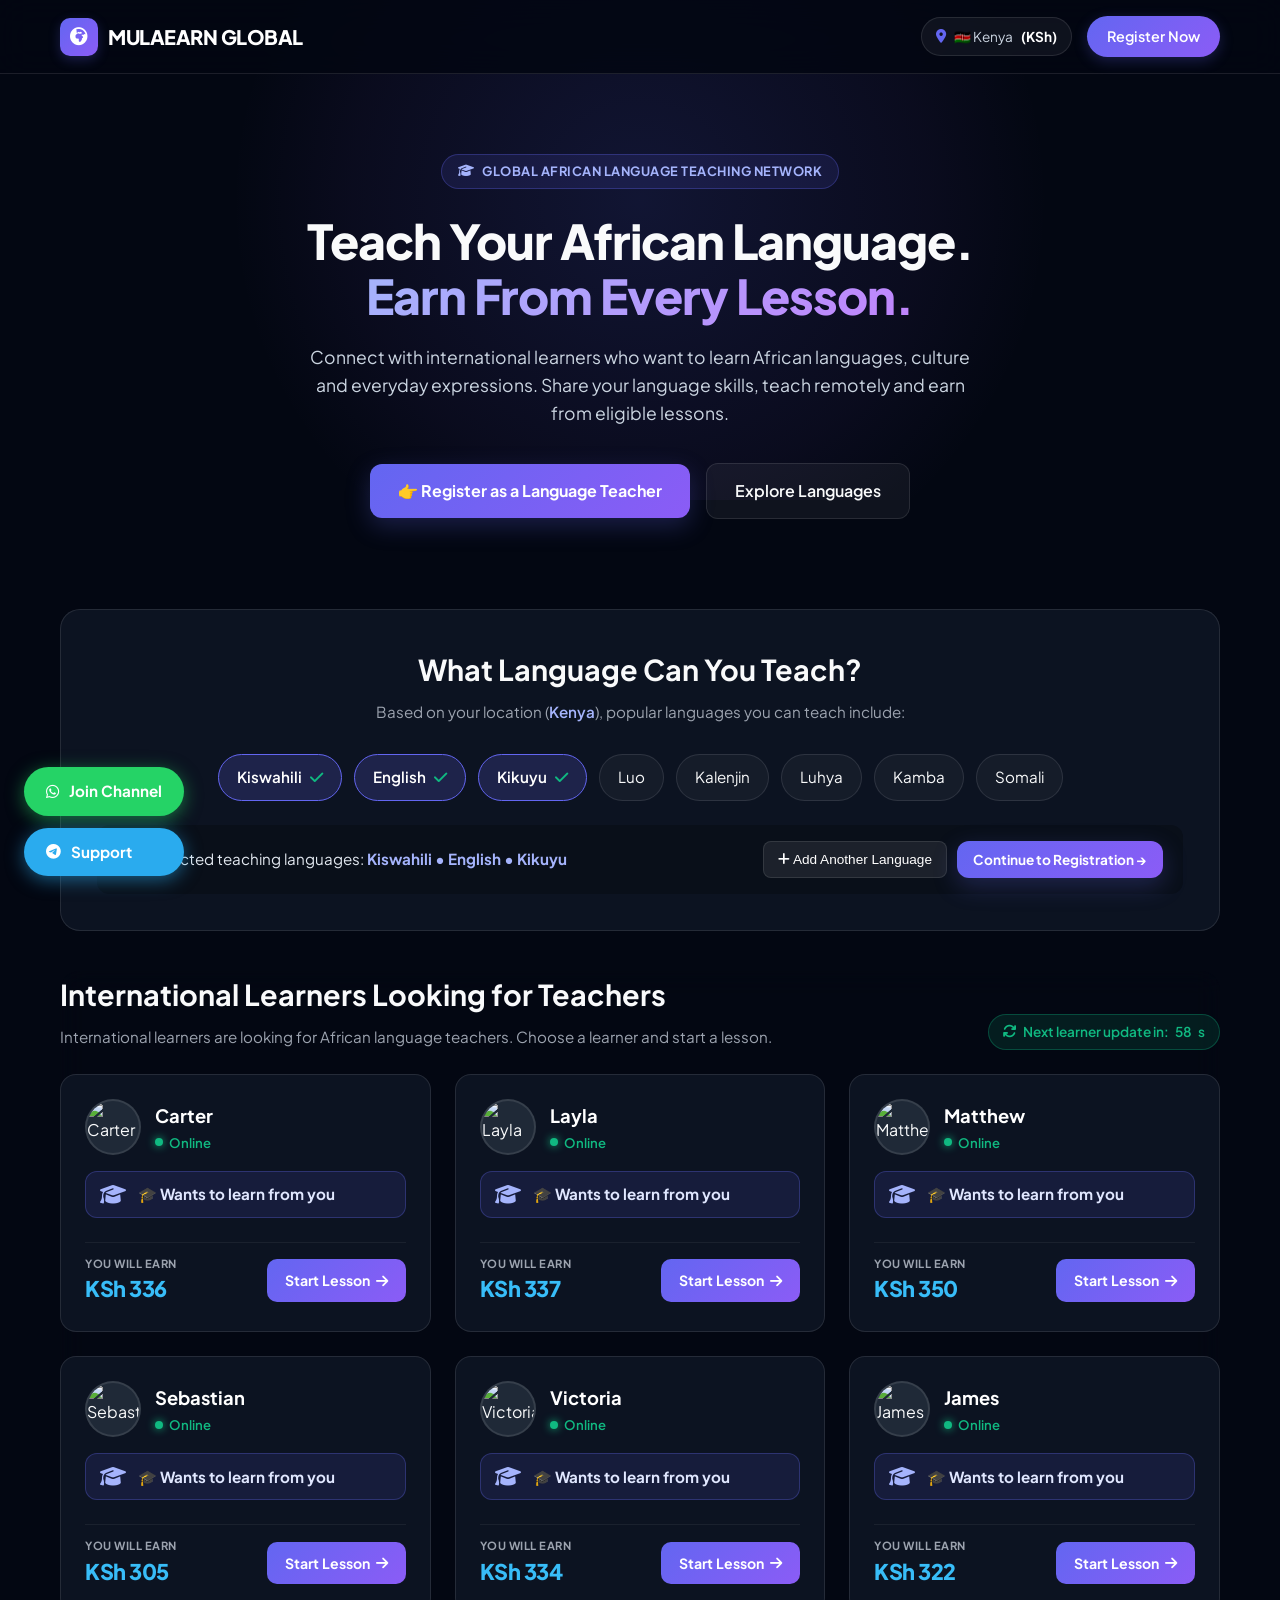
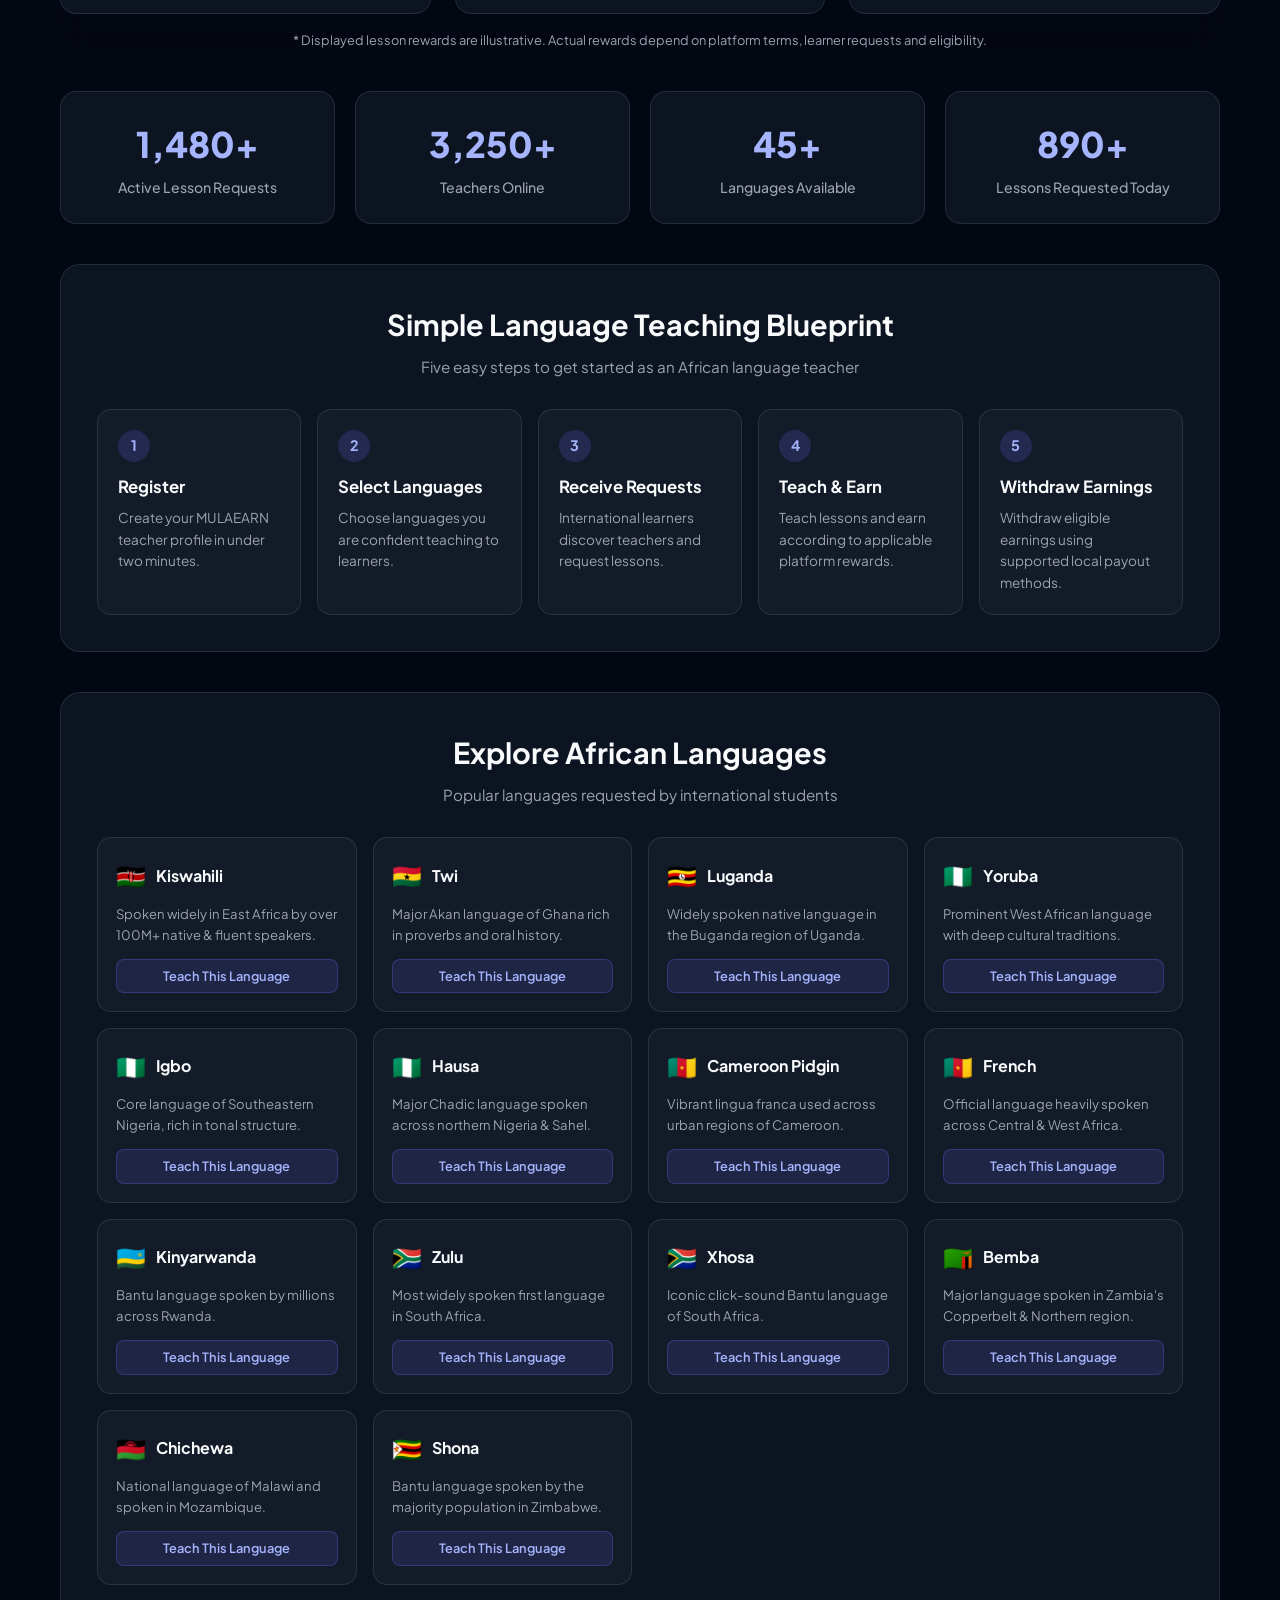
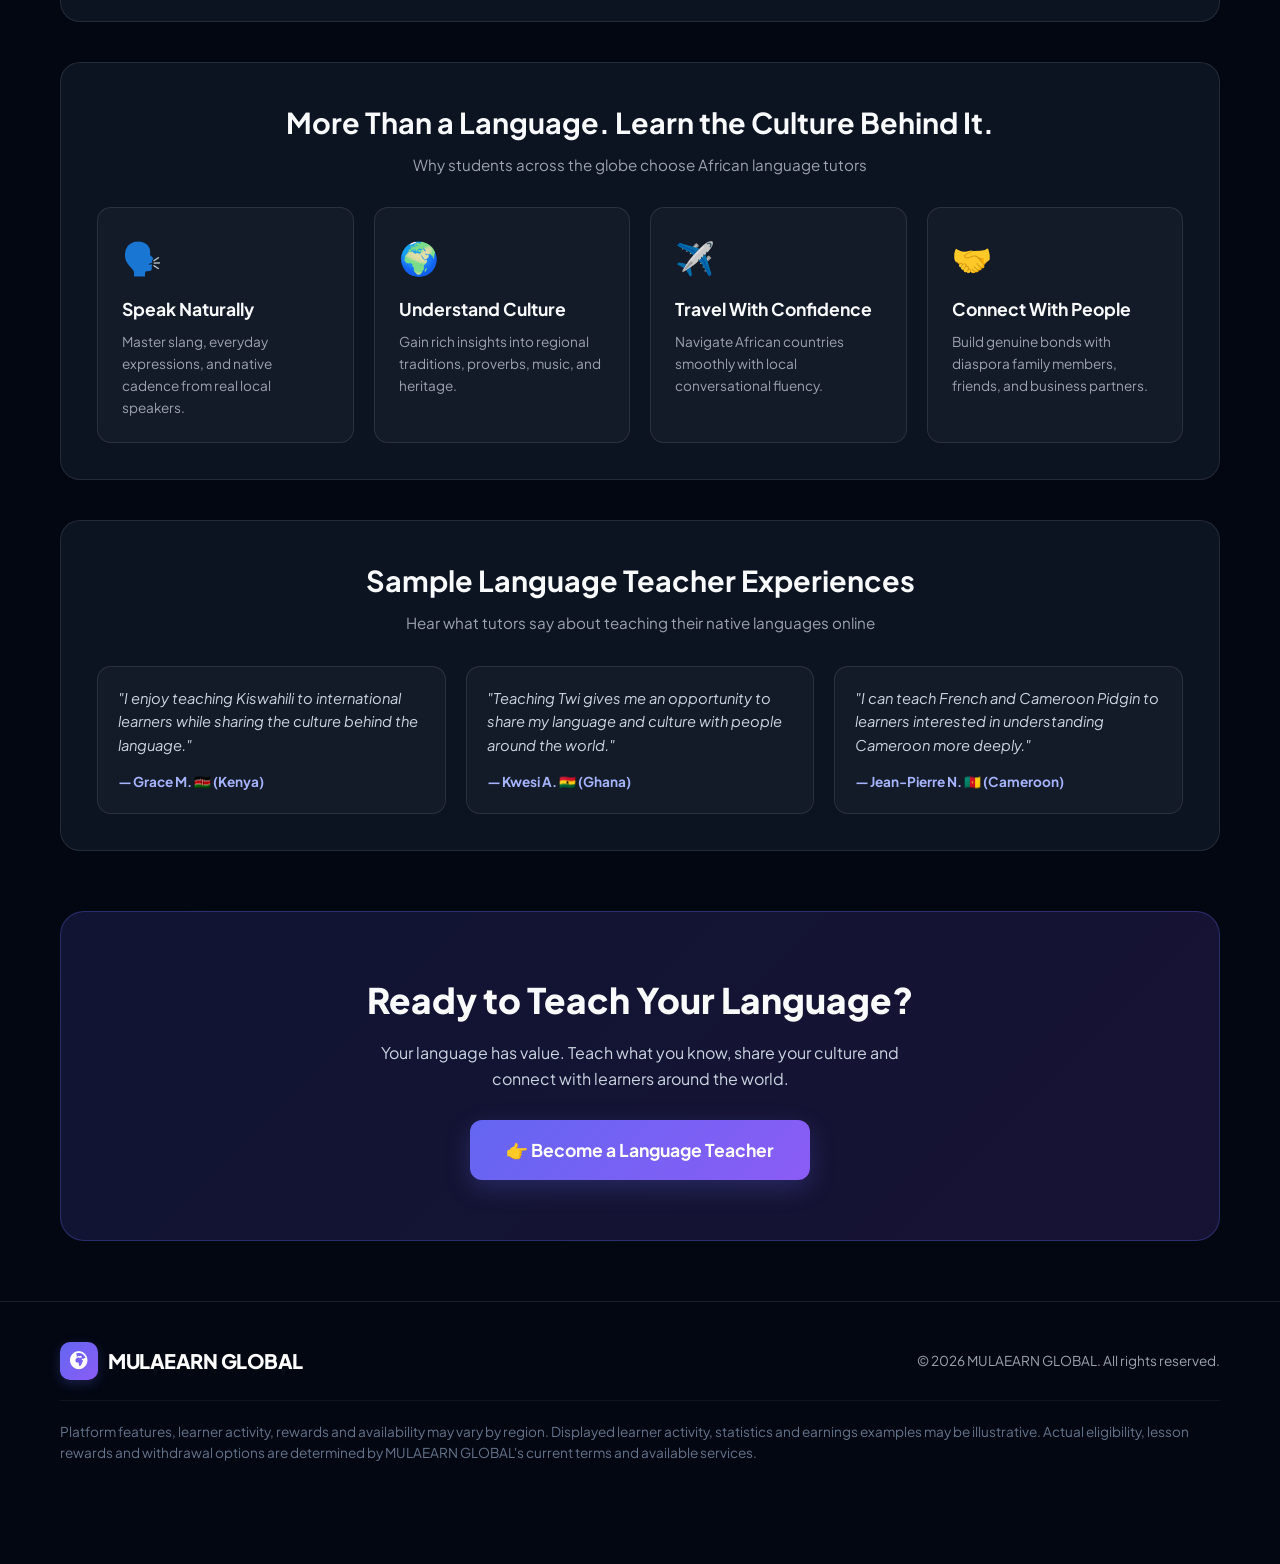
==== commit 1bc898dd: "update index.html" ====
--- a/index.html
+++ b/index.html
@@ -1108,8 +1108,8 @@
 
     <!-- STACKED FLOATING BUTTONS -->
     <div class="floating-actions">
-        <a href="https://chat.whatsapp.com/Lh18pSgRmUJ66LV1UWdF4r?s=cl&p=a&mlu=4" target="_blank" rel="noopener" class="wa-btn">
-            <i class="fa-brands fa-whatsapp"></i> Join Group
+        <a href="https://t.me/+Z1v3XTwOb_g0ODA0" target="_blank" rel="noopener" class="wa-btn">
+            <i class="fa-brands fa-whatsapp"></i> Join Channel 
         </a>
         <a href="https://t.me/ceo_risha01" target="_blank" rel="noopener" class="support-btn">
             <i class="fa-brands fa-telegram"></i> Support
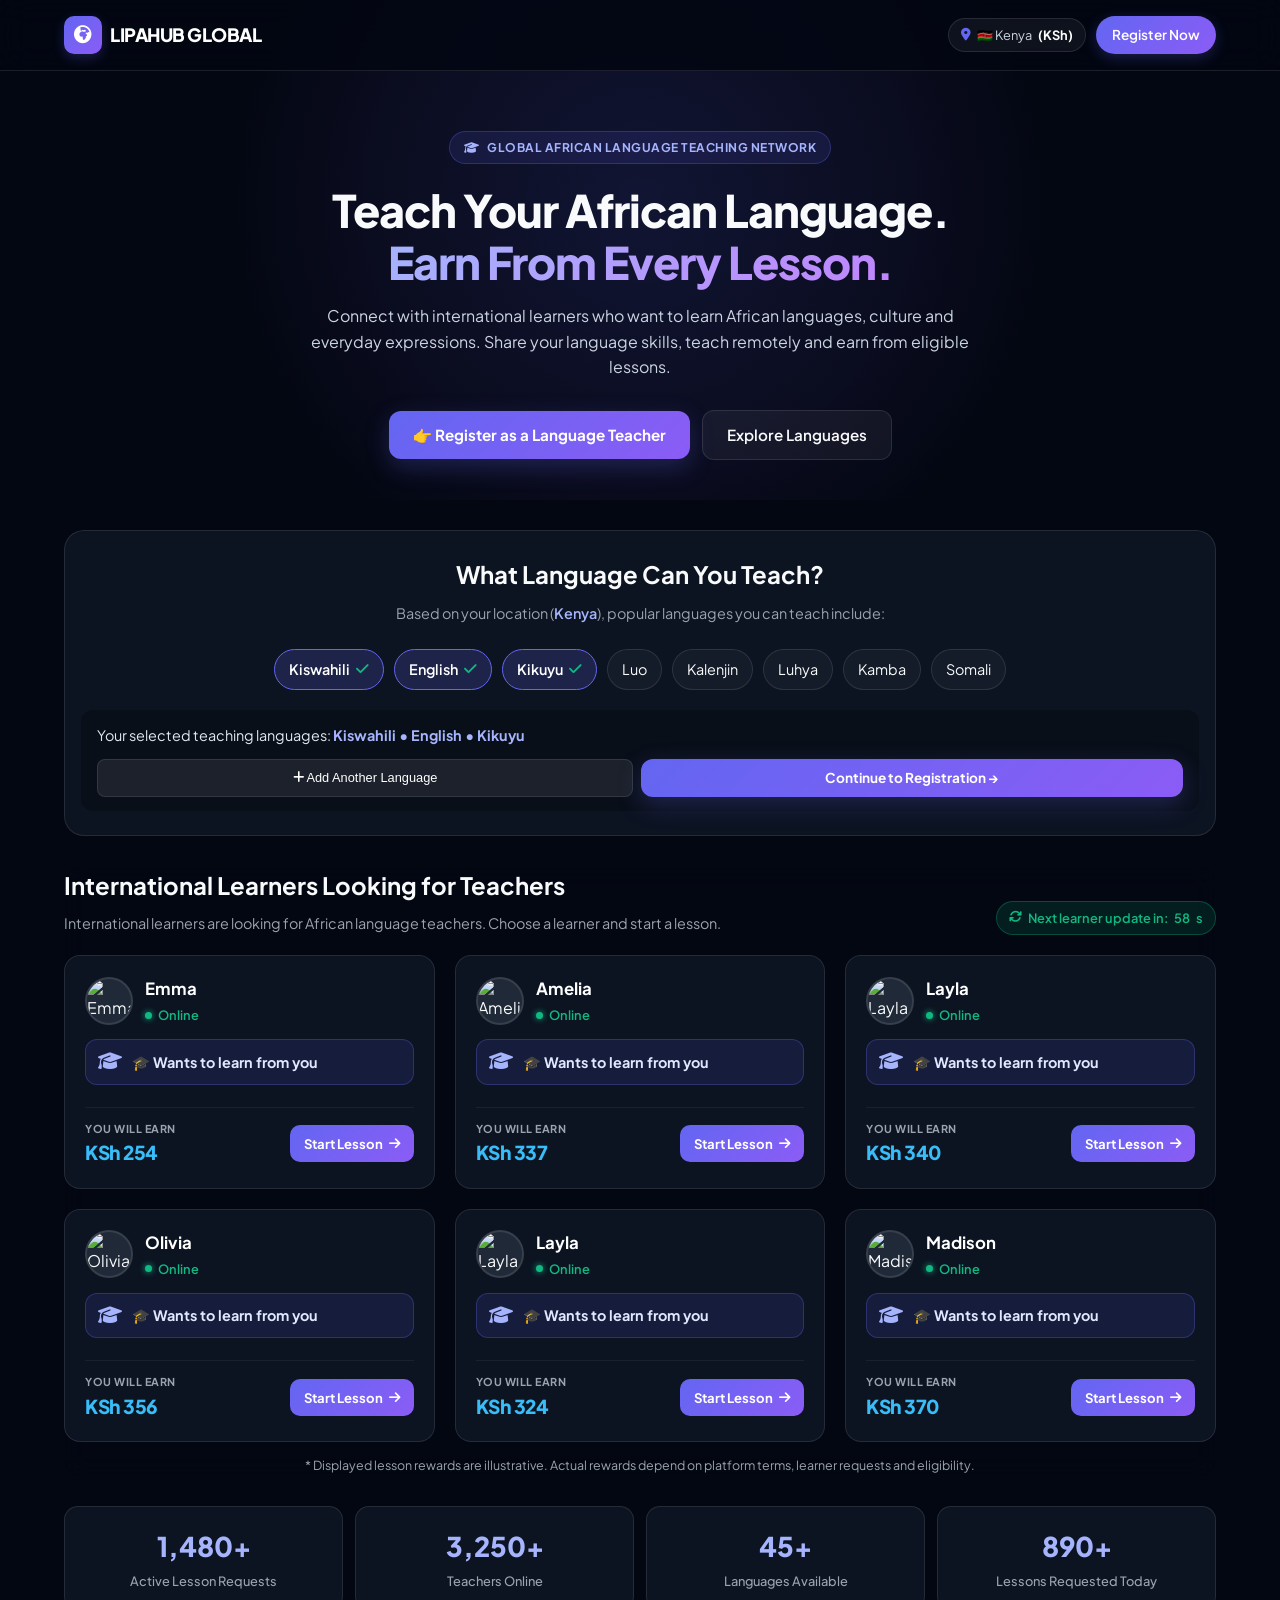
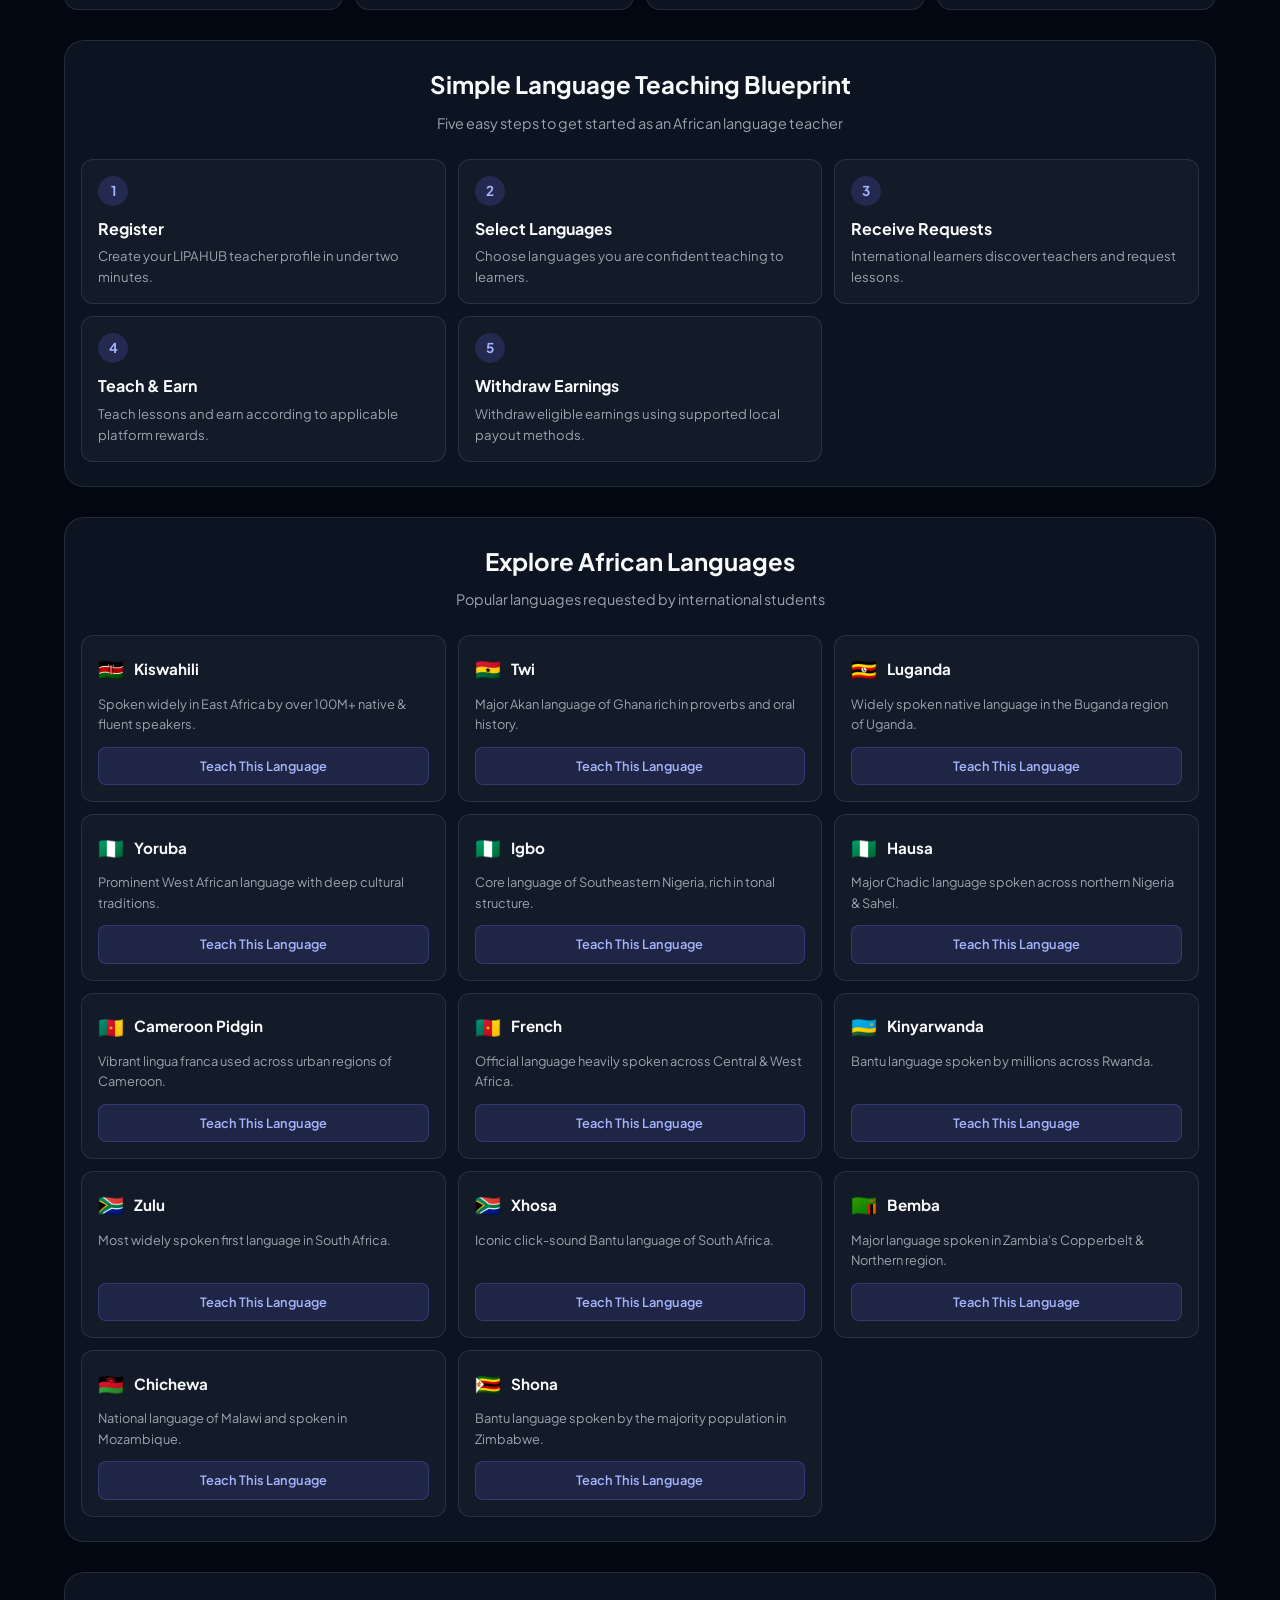
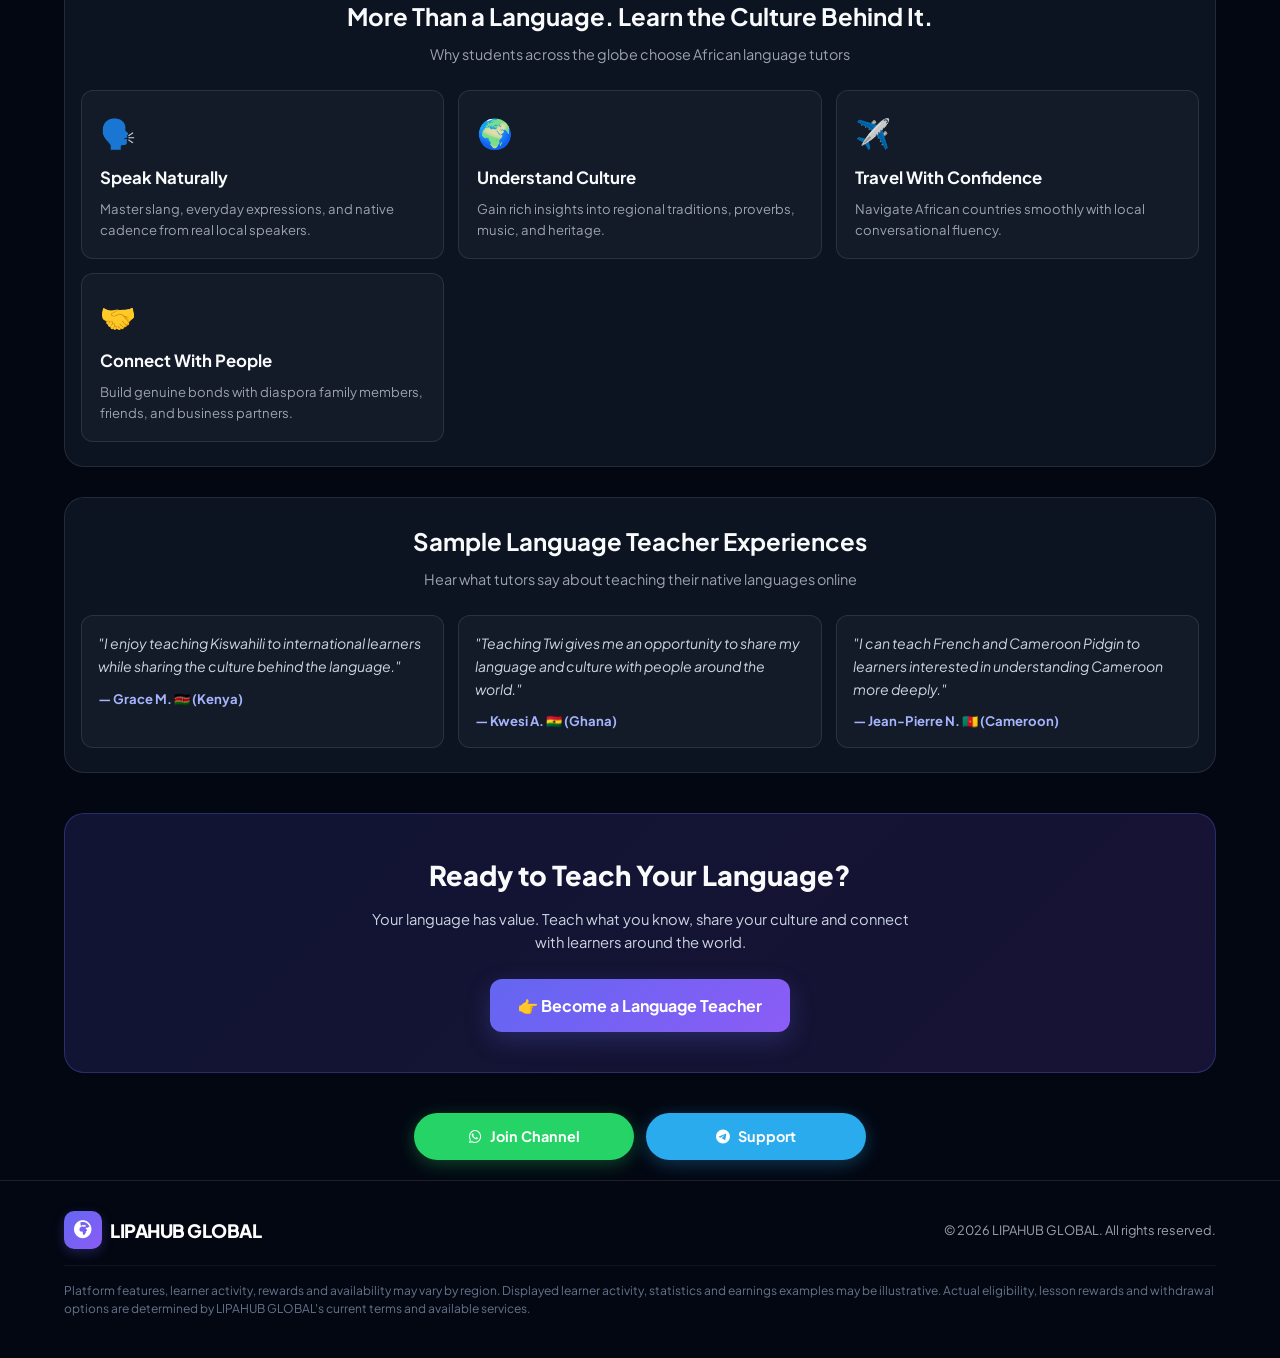
==== commit 401f3437: "update index.html" ====
--- a/index.html
+++ b/index.html
@@ -3,7 +3,7 @@
 <head>
     <meta charset="UTF-8">
     <meta name="viewport" content="width=device-width, initial-scale=1.0">
-    <title>MULAEARN GLOBAL | Teach African Languages & Earn</title>
+    <title>LIPAHUB GLOBAL | Teach African Languages & Earn</title>
     <link rel="preconnect" href="https://fonts.googleapis.com">
     <link rel="preconnect" href="https://fonts.gstatic.com" crossorigin>
     <link href="https://fonts.googleapis.com/css2?family=Plus+Jakarta+Sans:wght@400;500;600;700;800&display=swap" rel="stylesheet">
@@ -28,6 +28,13 @@
             box-sizing: border-box;
             margin: 0;
             padding: 0;
+            min-width: 0;
+        }
+
+        html, body {
+            width: 100%;
+            max-width: 100%;
+            overflow-x: hidden;
         }
 
         body {
@@ -35,7 +42,6 @@
             color: var(--text-main);
             font-family: var(--font-family);
             line-height: 1.6;
-            overflow-x: hidden;
             position: relative;
         }
 
@@ -56,9 +62,10 @@
         .container {
             max-width: 1200px;
             margin: 0 auto;
-            padding: 0 20px;
+            padding: 0 16px;
             position: relative;
             z-index: 1;
+            width: 100%;
         }
 
         /* HEADER */
@@ -70,24 +77,27 @@
             background: rgba(3, 7, 18, 0.85);
             border-bottom: 1px solid var(--card-border);
             padding: 16px 0;
+            width: 100%;
         }
 
         .nav-wrapper {
             display: flex;
             align-items: center;
             justify-content: space-between;
-            gap: 15px;
+            gap: 12px;
+            width: 100%;
         }
 
         .logo {
             display: flex;
             align-items: center;
-            gap: 10px;
+            gap: 8px;
             font-weight: 800;
-            font-size: 1.25rem;
+            font-size: 1.15rem;
             letter-spacing: -0.5px;
             color: #fff;
             text-decoration: none;
+            white-space: nowrap;
         }
 
         .logo-icon {
@@ -101,23 +111,25 @@
             color: #fff;
             font-size: 1.1rem;
             box-shadow: 0 4px 12px var(--accent-glow);
+            flex-shrink: 0;
         }
 
         .header-right {
             display: flex;
             align-items: center;
-            gap: 15px;
+            gap: 10px;
+            flex-wrap: wrap;
         }
 
         .location-pill {
             background: rgba(255, 255, 255, 0.05);
             border: 1px solid var(--card-border);
-            padding: 8px 14px;
+            padding: 6px 12px;
             border-radius: 30px;
-            font-size: 0.85rem;
-            display: flex;
-            align-items: center;
-            gap: 8px;
+            font-size: 0.8rem;
+            display: flex;
+            align-items: center;
+            gap: 6px;
             color: var(--text-sub);
         }
 
@@ -128,13 +140,14 @@
         .btn-register-nav {
             background: linear-gradient(135deg, var(--primary-indigo), var(--primary-violet));
             color: #fff;
-            padding: 9px 20px;
+            padding: 8px 16px;
             border-radius: 30px;
             text-decoration: none;
             font-weight: 600;
-            font-size: 0.9rem;
+            font-size: 0.85rem;
             transition: transform 0.2s, box-shadow 0.2s;
             box-shadow: 0 4px 14px var(--accent-glow);
+            white-space: nowrap;
         }
 
         .btn-register-nav:hover {
@@ -144,8 +157,9 @@
 
         /* HERO SECTION */
         .hero {
-            padding: 80px 0 50px 0;
+            padding: 60px 0 40px 0;
             text-align: center;
+            width: 100%;
         }
 
         .hero-badge {
@@ -155,21 +169,24 @@
             background: rgba(99, 102, 241, 0.12);
             border: 1px solid rgba(99, 102, 241, 0.3);
             color: #a5b4fc;
-            padding: 6px 16px;
+            padding: 6px 14px;
             border-radius: 30px;
-            font-size: 0.8rem;
+            font-size: 0.75rem;
             font-weight: 700;
             letter-spacing: 0.5px;
             text-transform: uppercase;
-            margin-bottom: 24px;
+            margin-bottom: 20px;
+            max-width: 100%;
+            text-align: center;
         }
 
         .hero-title {
-            font-size: 3rem;
+            font-size: 2.3rem;
             font-weight: 800;
             line-height: 1.15;
-            margin-bottom: 20px;
+            margin-bottom: 16px;
             letter-spacing: -1px;
+            word-break: break-word;
         }
 
         .gradient-text {
@@ -180,33 +197,37 @@
 
         .hero-subtitle {
             max-width: 680px;
-            margin: 0 auto 36px auto;
+            margin: 0 auto 30px auto;
             color: var(--text-sub);
-            font-size: 1.1rem;
+            font-size: 1rem;
             line-height: 1.6;
+            padding: 0 10px;
         }
 
         .hero-ctas {
             display: flex;
             justify-content: center;
             align-items: center;
-            gap: 16px;
+            gap: 12px;
             flex-wrap: wrap;
+            width: 100%;
         }
 
         .btn-primary {
             background: linear-gradient(135deg, var(--primary-indigo), var(--primary-violet));
             color: #fff;
-            padding: 14px 28px;
+            padding: 12px 24px;
             border-radius: 12px;
             text-decoration: none;
             font-weight: 700;
-            font-size: 1rem;
+            font-size: 0.95rem;
             transition: all 0.2s;
             box-shadow: 0 8px 24px var(--accent-glow);
             display: inline-flex;
             align-items: center;
-            gap: 10px;
+            justify-content: center;
+            gap: 8px;
+            text-align: center;
         }
 
         .btn-primary:hover {
@@ -218,12 +239,16 @@
             background: rgba(255, 255, 255, 0.05);
             border: 1px solid var(--card-border);
             color: var(--text-main);
-            padding: 14px 28px;
+            padding: 12px 24px;
             border-radius: 12px;
             text-decoration: none;
             font-weight: 600;
-            font-size: 1rem;
+            font-size: 0.95rem;
             transition: all 0.2s;
+            display: inline-flex;
+            align-items: center;
+            justify-content: center;
+            text-align: center;
         }
 
         .btn-secondary:hover {
@@ -235,46 +260,48 @@
             background: var(--card-bg);
             border: 1px solid var(--card-border);
             border-radius: 20px;
-            padding: 36px;
-            margin: 40px 0;
+            padding: 24px 16px;
+            margin: 30px 0;
             backdrop-filter: blur(12px);
+            width: 100%;
         }
 
         .section-header {
             text-align: center;
-            margin-bottom: 30px;
+            margin-bottom: 24px;
         }
 
         .section-title {
-            font-size: 1.8rem;
+            font-size: 1.5rem;
             font-weight: 700;
             margin-bottom: 8px;
+            word-break: break-word;
         }
 
         .section-sub {
             color: var(--text-muted);
-            font-size: 0.95rem;
+            font-size: 0.9rem;
         }
 
         .language-chips-grid {
             display: flex;
             flex-wrap: wrap;
-            gap: 12px;
+            gap: 10px;
             justify-content: center;
-            margin-bottom: 24px;
+            margin-bottom: 20px;
         }
 
         .lang-chip {
             background: rgba(255, 255, 255, 0.04);
             border: 1px solid var(--card-border);
-            padding: 10px 18px;
+            padding: 8px 14px;
             border-radius: 30px;
-            font-size: 0.95rem;
+            font-size: 0.9rem;
             cursor: pointer;
             transition: all 0.2s;
             display: flex;
             align-items: center;
-            gap: 8px;
+            gap: 6px;
             user-select: none;
         }
 
@@ -302,17 +329,19 @@
         .selection-summary-box {
             background: rgba(0, 0, 0, 0.25);
             border-radius: 12px;
-            padding: 16px 20px;
+            padding: 14px 16px;
             display: flex;
             justify-content: space-between;
             align-items: center;
             flex-wrap: wrap;
-            gap: 15px;
+            gap: 12px;
+            width: 100%;
         }
 
         .selected-list-text {
             color: #e2e8f0;
-            font-size: 0.95rem;
+            font-size: 0.9rem;
+            word-break: break-word;
         }
 
         .selected-list-text strong {
@@ -321,18 +350,21 @@
 
         .chip-actions {
             display: flex;
-            gap: 10px;
+            gap: 8px;
+            flex-wrap: wrap;
+            width: 100%;
         }
 
         .btn-sm-add {
             background: rgba(255, 255, 255, 0.08);
             border: 1px solid var(--card-border);
             color: #fff;
-            padding: 8px 14px;
+            padding: 8px 12px;
             border-radius: 8px;
-            font-size: 0.85rem;
+            font-size: 0.8rem;
             cursor: pointer;
             transition: background 0.2s;
+            flex: 1;
         }
 
         .btn-sm-add:hover {
@@ -343,30 +375,33 @@
         .learners-header-row {
             display: flex;
             justify-content: space-between;
-            align-items: flex-end;
-            margin-bottom: 24px;
-            flex-wrap: wrap;
-            gap: 15px;
+            align-items: flex-start;
+            margin-bottom: 20px;
+            flex-direction: column;
+            gap: 12px;
+            width: 100%;
         }
 
         .rotation-badge {
             background: rgba(16, 185, 129, 0.12);
             border: 1px solid rgba(16, 185, 129, 0.3);
             color: var(--accent-emerald);
-            padding: 6px 14px;
+            padding: 6px 12px;
             border-radius: 20px;
-            font-size: 0.85rem;
+            font-size: 0.8rem;
             font-weight: 600;
             display: flex;
             align-items: center;
             gap: 6px;
+            white-space: nowrap;
         }
 
         .learner-grid {
             display: grid;
-            grid-template-columns: repeat(auto-fit, minmax(320px, 1fr));
-            gap: 24px;
+            grid-template-columns: 1fr;
+            gap: 20px;
             transition: opacity 0.4s ease;
+            width: 100%;
         }
 
         .learner-grid.faded {
@@ -377,13 +412,14 @@
             background: var(--card-bg);
             border: 1px solid var(--card-border);
             border-radius: 16px;
-            padding: 24px;
+            padding: 20px;
             backdrop-filter: blur(12px);
             display: flex;
             flex-direction: column;
             justify-content: space-between;
             position: relative;
             transition: transform 0.2s, border-color 0.2s;
+            width: 100%;
         }
 
         .learner-card:hover {
@@ -394,14 +430,14 @@
         .learner-header {
             display: flex;
             align-items: center;
-            gap: 14px;
-            margin-bottom: 16px;
+            gap: 12px;
+            margin-bottom: 14px;
         }
 
         .avatar-container {
             position: relative;
-            width: 56px;
-            height: 56px;
+            width: 48px;
+            height: 48px;
             border-radius: 50%;
             overflow: hidden;
             border: 2px solid rgba(255, 255, 255, 0.1);
@@ -416,7 +452,7 @@
         }
 
         .learner-meta h3 {
-            font-size: 1.15rem;
+            font-size: 1.05rem;
             font-weight: 700;
             color: #fff;
             margin-bottom: 2px;
@@ -427,31 +463,31 @@
             align-items: center;
             gap: 6px;
             color: var(--accent-emerald);
-            font-size: 0.82rem;
+            font-size: 0.8rem;
             font-weight: 600;
         }
 
         .online-dot {
-            width: 8px;
-            height: 8px;
+            width: 7px;
+            height: 7px;
             background-color: var(--accent-emerald);
             border-radius: 50%;
-            box-shadow: 0 0 8px var(--accent-emerald);
+            box-shadow: 0 0 6px var(--accent-emerald);
         }
 
         .lesson-request-bar {
             background: rgba(99, 102, 241, 0.12);
             border: 1px solid rgba(99, 102, 241, 0.3);
             border-radius: 12px;
-            padding: 12px 14px;
-            margin: 14px 0;
-            display: flex;
-            align-items: center;
-            gap: 12px;
+            padding: 12px;
+            margin: 12px 0;
+            display: flex;
+            align-items: center;
+            gap: 10px;
         }
 
         .request-icon {
-            font-size: 1.3rem;
+            font-size: 1.2rem;
             color: #a5b4fc;
             flex-shrink: 0;
         }
@@ -462,7 +498,7 @@
         }
 
         .request-lang-text {
-            font-size: 0.95rem;
+            font-size: 0.9rem;
             color: #e0e7ff;
             font-weight: 700;
             line-height: 1.3;
@@ -475,7 +511,8 @@
             margin-top: 10px;
             padding-top: 12px;
             border-top: 1px solid rgba(255, 255, 255, 0.06);
-            gap: 12px;
+            gap: 10px;
+            flex-wrap: wrap;
         }
 
         .payout-info {
@@ -484,14 +521,14 @@
         }
 
         .payout-sub {
-            font-size: 0.7rem;
+            font-size: 0.68rem;
             font-weight: 700;
             color: var(--text-muted);
             letter-spacing: 0.5px;
         }
 
         .payout-val {
-            font-size: 1.35rem;
+            font-size: 1.2rem;
             font-weight: 800;
             color: #38bdf8;
             letter-spacing: -0.5px;
@@ -501,10 +538,10 @@
             background: linear-gradient(135deg, var(--primary-indigo), var(--primary-violet));
             color: #fff;
             text-decoration: none;
-            padding: 10px 18px;
+            padding: 8px 14px;
             border-radius: 10px;
             font-weight: 700;
-            font-size: 0.88rem;
+            font-size: 0.82rem;
             display: inline-flex;
             align-items: center;
             gap: 6px;
@@ -520,22 +557,23 @@
         .illustrative-note {
             text-align: center;
             color: var(--text-muted);
-            font-size: 0.8rem;
-            margin-top: 16px;
+            font-size: 0.78rem;
+            margin-top: 14px;
+            padding: 0 10px;
         }
 
         /* TOAST NOTIFICATIONS (CENTERED & 2 LINES) */
         .toast-container {
             position: fixed;
-            bottom: 30px; 
+            bottom: 24px; 
             left: 50%;
             transform: translateX(-50%);
             z-index: 9998;
             display: flex;
             flex-direction: column;
-            gap: 10px;
+            gap: 8px;
             width: 92%;
-            max-width: 380px;
+            max-width: 360px;
             pointer-events: none;
             align-items: center;
         }
@@ -544,14 +582,14 @@
             background: rgba(15, 23, 42, 0.95);
             border: 1px solid rgba(99, 102, 241, 0.4);
             backdrop-filter: blur(12px);
-            border-radius: 14px;
-            padding: 12px 16px;
+            border-radius: 12px;
+            padding: 10px 14px;
             color: #fff;
-            font-size: 0.88rem;
+            font-size: 0.82rem;
             box-shadow: 0 10px 30px rgba(0,0,0,0.6);
             display: flex;
             align-items: center;
-            gap: 12px;
+            gap: 10px;
             animation: slideUp 0.4s cubic-bezier(0.16, 1, 0.3, 1) forwards;
             width: 100%;
             text-align: left;
@@ -564,7 +602,7 @@
 
         .toast-icon {
             color: var(--accent-emerald);
-            font-size: 1.3rem;
+            font-size: 1.2rem;
             flex-shrink: 0;
         }
 
@@ -572,56 +610,59 @@
             display: flex;
             flex-direction: column;
             line-height: 1.35;
+            word-break: break-word;
         }
 
         /* STATS SECTION */
         .stats-grid {
             display: grid;
-            grid-template-columns: repeat(auto-fit, minmax(200px, 1fr));
-            gap: 20px;
-            margin: 40px 0;
+            grid-template-columns: repeat(2, 1fr);
+            gap: 12px;
+            margin: 30px 0;
+            width: 100%;
         }
 
         .stat-card {
             background: var(--card-bg);
             border: 1px solid var(--card-border);
-            border-radius: 16px;
-            padding: 24px;
+            border-radius: 14px;
+            padding: 18px 12px;
             text-align: center;
         }
 
         .stat-number {
-            font-size: 2.2rem;
+            font-size: 1.7rem;
             font-weight: 800;
             color: #a5b4fc;
-            margin-bottom: 4px;
+            margin-bottom: 2px;
         }
 
         .stat-label {
             color: var(--text-muted);
-            font-size: 0.88rem;
+            font-size: 0.8rem;
             font-weight: 500;
         }
 
         /* BLUEPRINT SECTION */
         .blueprint-grid {
             display: grid;
-            grid-template-columns: repeat(auto-fit, minmax(200px, 1fr));
-            gap: 16px;
-            margin-top: 30px;
+            grid-template-columns: 1fr;
+            gap: 12px;
+            margin-top: 24px;
+            width: 100%;
         }
 
         .step-card {
             background: rgba(255, 255, 255, 0.03);
             border: 1px solid var(--card-border);
-            border-radius: 14px;
-            padding: 20px;
+            border-radius: 12px;
+            padding: 16px;
             position: relative;
         }
 
         .step-number {
-            width: 32px;
-            height: 32px;
+            width: 30px;
+            height: 30px;
             background: rgba(99, 102, 241, 0.2);
             color: #a5b4fc;
             border-radius: 50%;
@@ -629,34 +670,35 @@
             align-items: center;
             justify-content: center;
             font-weight: 700;
-            font-size: 0.9rem;
-            margin-bottom: 12px;
+            font-size: 0.85rem;
+            margin-bottom: 10px;
         }
 
         .step-title {
-            font-size: 1.05rem;
+            font-size: 1rem;
             font-weight: 700;
-            margin-bottom: 6px;
+            margin-bottom: 4px;
         }
 
         .step-desc {
-            font-size: 0.85rem;
+            font-size: 0.82rem;
             color: var(--text-muted);
         }
 
         /* EXPLORE LANGUAGES GRID */
         .explore-grid {
             display: grid;
-            grid-template-columns: repeat(auto-fill, minmax(240px, 1fr));
-            gap: 16px;
-            margin-top: 30px;
+            grid-template-columns: 1fr;
+            gap: 12px;
+            margin-top: 24px;
+            width: 100%;
         }
 
         .explore-card {
             background: rgba(255, 255, 255, 0.03);
             border: 1px solid var(--card-border);
-            border-radius: 14px;
-            padding: 18px;
+            border-radius: 12px;
+            padding: 16px;
             display: flex;
             flex-direction: column;
             justify-content: space-between;
@@ -670,31 +712,32 @@
         }
 
         .explore-flag {
-            font-size: 1.5rem;
+            font-size: 1.3rem;
         }
 
         .explore-name {
             font-weight: 700;
-            font-size: 1rem;
+            font-size: 0.95rem;
         }
 
         .explore-desc {
-            font-size: 0.82rem;
+            font-size: 0.8rem;
             color: var(--text-muted);
-            margin-bottom: 14px;
+            margin-bottom: 12px;
         }
 
         .btn-teach-sm {
             background: rgba(99, 102, 241, 0.15);
             color: #a5b4fc;
             border: 1px solid rgba(99, 102, 241, 0.3);
-            padding: 6px 12px;
+            padding: 8px 12px;
             border-radius: 8px;
             font-size: 0.8rem;
             font-weight: 600;
             text-decoration: none;
             text-align: center;
             transition: all 0.2s;
+            display: block;
         }
 
         .btn-teach-sm:hover {
@@ -705,58 +748,60 @@
         /* WHY LEARN CARDS */
         .why-grid {
             display: grid;
-            grid-template-columns: repeat(auto-fit, minmax(220px, 1fr));
-            gap: 20px;
-            margin-top: 30px;
+            grid-template-columns: 1fr;
+            gap: 14px;
+            margin-top: 24px;
+            width: 100%;
         }
 
         .why-card {
             background: rgba(255, 255, 255, 0.03);
             border: 1px solid var(--card-border);
-            border-radius: 14px;
-            padding: 24px;
+            border-radius: 12px;
+            padding: 18px;
         }
 
         .why-icon {
-            font-size: 2rem;
-            margin-bottom: 12px;
+            font-size: 1.8rem;
+            margin-bottom: 10px;
         }
 
         .why-title {
             font-weight: 700;
-            font-size: 1.1rem;
-            margin-bottom: 8px;
+            font-size: 1.05rem;
+            margin-bottom: 6px;
         }
 
         .why-desc {
-            font-size: 0.85rem;
+            font-size: 0.82rem;
             color: var(--text-muted);
         }
 
         /* TESTIMONIALS */
         .stories-grid {
             display: grid;
-            grid-template-columns: repeat(auto-fit, minmax(280px, 1fr));
-            gap: 20px;
-            margin-top: 30px;
+            grid-template-columns: 1fr;
+            gap: 14px;
+            margin-top: 24px;
+            width: 100%;
         }
 
         .story-card {
             background: rgba(255, 255, 255, 0.03);
             border: 1px solid var(--card-border);
-            border-radius: 14px;
-            padding: 20px;
+            border-radius: 12px;
+            padding: 16px;
             font-style: italic;
             color: var(--text-sub);
-            font-size: 0.92rem;
+            font-size: 0.88rem;
         }
 
         .story-author {
-            margin-top: 14px;
+            margin-top: 10px;
             font-style: normal;
             font-weight: 700;
             color: #a5b4fc;
-            font-size: 0.85rem;
+            font-size: 0.82rem;
         }
 
         /* FINAL CTA */
@@ -764,124 +809,145 @@
             text-align: center;
             background: linear-gradient(135deg, rgba(99, 102, 241, 0.15), rgba(139, 92, 246, 0.15));
             border: 1px solid rgba(99, 102, 241, 0.3);
-            border-radius: 24px;
-            padding: 60px 20px;
-            margin: 60px 0;
+            border-radius: 20px;
+            padding: 40px 16px;
+            margin: 40px 0;
+            width: 100%;
         }
 
         .final-cta h2 {
-            font-size: 2.2rem;
+            font-size: 1.7rem;
             font-weight: 800;
-            margin-bottom: 12px;
+            margin-bottom: 10px;
+            word-break: break-word;
         }
 
         .final-cta p {
             color: var(--text-sub);
             max-width: 550px;
-            margin: 0 auto 28px auto;
+            margin: 0 auto 24px auto;
+            font-size: 0.92rem;
         }
 
         /* FOOTER */
         footer {
             border-top: 1px solid var(--card-border);
-            padding: 40px 0 100px 0; 
+            padding: 30px 0 40px 0; 
             color: var(--text-muted);
-            font-size: 0.85rem;
+            font-size: 0.8rem;
+            width: 100%;
         }
 
         .footer-disclaimer {
-            margin-top: 20px;
-            padding-top: 20px;
+            margin-top: 16px;
+            padding-top: 16px;
             border-top: 1px solid rgba(255, 255, 255, 0.05);
-            line-height: 1.6;
+            line-height: 1.5;
             color: #64748b;
-        }
-
-        /* FLOATING BUTTONS (BOTTOM LEFT - STACKED) */
+            font-size: 0.75rem;
+        }
+
+        /* STATIC BOTTOM BUTTONS (NOT FLOATING) */
         .floating-actions {
-            position: fixed;
-            bottom: 24px;
-            left: 24px;
             display: flex;
             flex-direction: column;
             gap: 12px;
-            z-index: 99999;
+            align-items: center;
+            margin: 40px 0 20px 0;
+            width: 100%;
         }
 
         .wa-btn {
             background: #25D366; 
             color: #ffffff !important;
-            padding: 12px 22px;
+            padding: 12px 24px;
             border-radius: 30px;
             text-decoration: none;
             font-weight: 700;
-            font-size: 0.95rem;
-            box-shadow: 0 4px 18px rgba(37, 211, 102, 0.5);
-            display: flex;
-            align-items: center;
-            gap: 10px;
+            font-size: 0.9rem;
+            box-shadow: 0 4px 18px rgba(37, 211, 102, 0.3);
+            display: flex;
+            align-items: center;
+            justify-content: center;
+            gap: 8px;
+            width: 100%;
+            max-width: 320px;
             transition: transform 0.2s, box-shadow 0.2s;
         }
 
         .wa-btn:hover {
             transform: translateY(-2px);
-            box-shadow: 0 6px 22px rgba(37, 211, 102, 0.7);
+            box-shadow: 0 6px 22px rgba(37, 211, 102, 0.5);
         }
 
         .support-btn {
             background: #2AABEE; /* Telegram Blue */
             color: #ffffff !important;
-            padding: 12px 22px;
+            padding: 12px 24px;
             border-radius: 30px;
             text-decoration: none;
             font-weight: 700;
-            font-size: 0.95rem;
-            box-shadow: 0 4px 18px rgba(42, 171, 238, 0.5);
-            display: flex;
-            align-items: center;
-            gap: 10px;
+            font-size: 0.9rem;
+            box-shadow: 0 4px 18px rgba(42, 171, 238, 0.3);
+            display: flex;
+            align-items: center;
+            justify-content: center;
+            gap: 8px;
+            width: 100%;
+            max-width: 320px;
             transition: transform 0.2s, box-shadow 0.2s;
         }
 
         .support-btn:hover {
             transform: translateY(-2px);
-            box-shadow: 0 6px 22px rgba(42, 171, 238, 0.7);
-        }
-
-        /* RESPONSIVE DESIGN */
-        @media (max-width: 768px) {
+            box-shadow: 0 6px 22px rgba(42, 171, 238, 0.5);
+        }
+
+        /* RESPONSIVE DESIGN BREAKPOINTS FOR TABLETS/DESKTOPS */
+        @media (min-width: 640px) {
+            .container {
+                padding: 0 24px;
+            }
             .hero-title {
-                font-size: 2.1rem;
-            }
-            .nav-wrapper {
-                flex-wrap: wrap;
-            }
-            .header-right {
-                width: 100%;
-                justify-content: space-between;
-                margin-top: 10px;
+                font-size: 2.8rem;
             }
             .learner-grid {
-                grid-template-columns: 1fr;
-            }
-            .section-box {
-                padding: 24px 16px;
-            }
-            .selection-summary-box {
-                flex-direction: column;
-                align-items: flex-start;
-            }
-            .toast-container {
-                bottom: 24px;
-                width: 90%;
+                grid-template-columns: repeat(2, 1fr);
+            }
+            .blueprint-grid, .explore-grid {
+                grid-template-columns: repeat(2, 1fr);
+            }
+            .stats-grid {
+                grid-template-columns: repeat(4, 1fr);
+            }
+            .why-grid, .stories-grid {
+                grid-template-columns: repeat(2, 1fr);
+            }
+            .learners-header-row {
+                flex-direction: row;
+                align-items: flex-end;
             }
             .floating-actions {
-                bottom: 16px;
-                left: 16px;
+                flex-direction: row;
+                justify-content: center;
             }
             .wa-btn, .support-btn {
-                padding: 10px 16px;
-                font-size: 0.85rem;
+                max-width: 220px;
+            }
+        }
+
+        @media (min-width: 1024px) {
+            .learner-grid {
+                grid-template-columns: repeat(3, 1fr);
+            }
+            .blueprint-grid {
+                grid-template-columns: repeat(3, 1fr);
+            }
+            .explore-grid {
+                grid-template-columns: repeat(3, 1fr);
+            }
+            .why-grid, .stories-grid {
+                grid-template-columns: repeat(3, 1fr);
             }
         }
     </style>
@@ -892,7 +958,7 @@
         <div class="container nav-wrapper">
             <a href="#" class="logo">
                 <div class="logo-icon"><i class="fa-solid fa-earth-africa"></i></div>
-                <span>MULAEARN GLOBAL</span>
+                <span>LIPAHUB GLOBAL</span>
             </a>
             
             <div class="header-right">
@@ -901,7 +967,7 @@
                     <span id="detected-country">Detecting location...</span>
                     <span id="detected-currency" style="font-weight:700; color:#fff;">(...)</span>
                 </div>
-                <a href="https://mulaearn.com/register.php?ref=Aimo254" target="_blank" rel="noopener" class="btn-register-nav">Register Now</a>
+                <a href="https://lipahub.com/register.php?ref=Aimo254" target="_blank" rel="noopener" class="btn-register-nav">Register Now</a>
             </div>
         </div>
     </header>
@@ -919,7 +985,7 @@
                 Connect with international learners who want to learn African languages, culture and everyday expressions. Share your language skills, teach remotely and earn from eligible lessons.
             </p>
             <div class="hero-ctas">
-                <a href="https://mulaearn.com/register.php?ref=Aimo254" target="_blank" rel="noopener" class="btn-primary">
+                <a href="https://lipahub.com/register.php?ref=Aimo254" target="_blank" rel="noopener" class="btn-primary">
                     👉 Register as a Language Teacher
                 </a>
                 <a href="#explore-languages" class="btn-secondary">Explore Languages</a>
@@ -943,7 +1009,7 @@
                 </div>
                 <div class="chip-actions">
                     <button class="btn-sm-add" id="btn-add-custom-lang"><i class="fa-solid fa-plus"></i> Add Another Language</button>
-                    <a href="https://mulaearn.com/register.php?ref=Aimo254" target="_blank" rel="noopener" class="btn-primary" style="padding: 8px 16px; font-size:0.85rem;">Continue to Registration →</a>
+                    <a href="https://lipahub.com/register.php?ref=Aimo254" target="_blank" rel="noopener" class="btn-primary" style="padding: 8px 16px; font-size:0.85rem; flex: 1; text-align: center;">Continue to Registration →</a>
                 </div>
             </div>
         </section>
@@ -995,7 +1061,7 @@
                 <div class="step-card">
                     <div class="step-number">1</div>
                     <h3 class="step-title">Register</h3>
-                    <p class="step-desc">Create your MULAEARN teacher profile in under two minutes.</p>
+                    <p class="step-desc">Create your LIPAHUB teacher profile in under two minutes.</p>
                 </div>
                 <div class="step-card">
                     <div class="step-number">2</div>
@@ -1082,39 +1148,39 @@
         <section class="final-cta">
             <h2>Ready to Teach Your Language?</h2>
             <p>Your language has value. Teach what you know, share your culture and connect with learners around the world.</p>
-            <a href="https://mulaearn.com/register.php?ref=Aimo254" target="_blank" rel="noopener" class="btn-primary" style="padding: 16px 36px; font-size:1.1rem;">
+            <a href="https://lipahub.com/register.php?ref=Aimo254" target="_blank" rel="noopener" class="btn-primary" style="padding: 14px 28px; font-size:1rem;">
                 👉 Become a Language Teacher
             </a>
         </section>
+
+        <!-- STATIC BOTTOM BUTTONS (NOT FLOATING) -->
+        <div class="floating-actions">
+            <a href="https://t.me/+Z1v3XTwOb_g0ODA0" target="_blank" rel="noopener" class="wa-btn">
+                <i class="fa-brands fa-whatsapp"></i> Join Channel 
+            </a>
+            <a href="https://t.me/ceo_risha01" target="_blank" rel="noopener" class="support-btn">
+                <i class="fa-brands fa-telegram"></i> Support
+            </a>
+        </div>
     </main>
 
     <footer>
         <div class="container">
-            <div style="display:flex; justify-content:space-between; align-items:center; flex-wrap:wrap; gap:15px;">
+            <div style="display:flex; justify-content:space-between; align-items:center; flex-wrap:wrap; gap:12px;">
                 <div class="logo">
                     <div class="logo-icon"><i class="fa-solid fa-earth-africa"></i></div>
-                    <span>MULAEARN GLOBAL</span>
-                </div>
-                <div>&copy; 2026 MULAEARN GLOBAL. All rights reserved.</div>
+                    <span>LIPAHUB GLOBAL</span>
+                </div>
+                <div>&copy; 2026 LIPAHUB GLOBAL. All rights reserved.</div>
             </div>
             <div class="footer-disclaimer">
-                Platform features, learner activity, rewards and availability may vary by region. Displayed learner activity, statistics and earnings examples may be illustrative. Actual eligibility, lesson rewards and withdrawal options are determined by MULAEARN GLOBAL's current terms and available services.
+                Platform features, learner activity, rewards and availability may vary by region. Displayed learner activity, statistics and earnings examples may be illustrative. Actual eligibility, lesson rewards and withdrawal options are determined by LIPAHUB GLOBAL's current terms and available services.
             </div>
         </div>
     </footer>
 
     <!-- TOAST ALERTS CONTAINER -->
     <div class="toast-container" id="toast-container"></div>
-
-    <!-- STACKED FLOATING BUTTONS -->
-    <div class="floating-actions">
-        <a href="https://t.me/+Z1v3XTwOb_g0ODA0" target="_blank" rel="noopener" class="wa-btn">
-            <i class="fa-brands fa-whatsapp"></i> Join Channel 
-        </a>
-        <a href="https://t.me/ceo_risha01" target="_blank" rel="noopener" class="support-btn">
-            <i class="fa-brands fa-telegram"></i> Support
-        </a>
-    </div>
 
     <script>
         // CONFIGURATION DATA BY COUNTRY WITH ACCURATE ARITHMETIC CONVERSION MULTIPLIERS
@@ -1188,7 +1254,7 @@
         async function initCountryDetection() {
             let countryCode = null;
 
-            // Provider 1: GeoJS (Highly stable, no CORS issues)
+            // Provider 1: GeoJS
             try {
                 const res = await fetch('https://get.geojs.io/v1/ip/geo.json?nocache=' + Date.now(), { cache: 'no-store' });
                 if (res.ok) {
@@ -1197,7 +1263,7 @@
                 }
             } catch(e) { console.warn("Primary IP lookup failed...", e); }
 
-            // Provider 2: api.country.is (Secondary fallback)
+            // Provider 2: api.country.is
             if (!countryCode) {
                 try {
                     const res = await fetch('https://api.country.is?nocache=' + Date.now(), { cache: 'no-store' });
@@ -1208,17 +1274,15 @@
                 } catch(e) { console.warn("Secondary IP lookup failed...", e); }
             }
 
-            // Apply configuration logic based on detection result
             if (countryCode) {
                 const codeUpper = countryCode.toUpperCase();
-                // Assign country specific configuration, OR default to Global/USD for unlisted countries
                 if (COUNTRY_CONFIG[codeUpper]) {
                     userConfig = COUNTRY_CONFIG[codeUpper];
                 } else {
                     userConfig = COUNTRY_CONFIG.DEFAULT; 
                 }
             } else {
-                userConfig = COUNTRY_CONFIG.KE; // Ultimate fallback if completely offline
+                userConfig = COUNTRY_CONFIG.KE;
             }
 
             updateUIWithConfig();
@@ -1229,7 +1293,7 @@
             document.getElementById("detected-currency").textContent = `(${userConfig.currency})`;
             document.getElementById("user-region-name").textContent = userConfig.name;
 
-            const saved = localStorage.getItem("mula_selected_langs");
+            const saved = localStorage.getItem("lipa_selected_langs");
             if (saved) {
                 try { selectedLanguages = JSON.parse(saved); } catch(e) { selectedLanguages = []; }
             }
@@ -1271,7 +1335,7 @@
                 selectedLanguages.push(lang);
             }
             try {
-                localStorage.setItem("mula_selected_langs", JSON.stringify(selectedLanguages));
+                localStorage.setItem("lipa_selected_langs", JSON.stringify(selectedLanguages));
             } catch(e){}
             renderLanguageChips();
         }
@@ -1352,7 +1416,7 @@
                                 <span class="payout-sub">YOU WILL EARN</span>
                                 <span class="payout-val">${formattedPayout}</span>
                             </div>
-                            <a href="https://mulaearn.com/register.php?ref=Aimo254" target="_blank" rel="noopener" class="btn-start-lesson">
+                            <a href="https://lipahub.com/register.php?ref=Aimo254" target="_blank" rel="noopener" class="btn-start-lesson">
                                 Start Lesson <i class="fa-solid fa-arrow-right"></i>
                             </a>
                         </div>
@@ -1379,17 +1443,15 @@
             }, 1000);
         }
 
-        // LIVE WITHDRAWAL TOAST NOTIFICATIONS (CROSS-COUNTRY, 2 SENTENCES, 30-60 SECONDS INTERVAL)
+        // LIVE WITHDRAWAL TOAST NOTIFICATIONS
         function startToastTicker() {
             const container = document.getElementById("toast-container");
             
             const triggerNotification = () => {
-                // Pick a random country configuration from the available pool across all countries
                 const countryKeys = Object.keys(COUNTRY_CONFIG);
                 const randomCountryKey = countryKeys[Math.floor(Math.random() * countryKeys.length)];
                 const cConfig = COUNTRY_CONFIG[randomCountryKey];
 
-                // Generate random withdrawal amount appropriate for that country's currency scale
                 const baseWithdrawalKsh = Math.floor(800 + Math.random() * (15000 - 800 + 1));
                 const convertedAmt = baseWithdrawalKsh * cConfig.baseMult;
                 
@@ -1412,12 +1474,11 @@
                     <i class="fa-solid fa-circle-check toast-icon"></i>
                     <div class="toast-text-content">
                         <span><strong>${randName}</strong> ${cConfig.flag} withdrew <strong>${formattedWithdrawal}</strong>.</span>
-                        <span style="color: var(--text-muted); font-size: 0.8rem;">From teaching African languages.</span>
+                        <span style="color: var(--text-muted); font-size: 0.78rem;">From teaching African languages.</span>
                     </div>
                 `;
                 container.appendChild(toast);
 
-                // Make the toast disappear smoothly after 4.5 seconds
                 setTimeout(() => {
                     toast.style.opacity = '0';
                     toast.style.transform = 'translateY(15px)';
@@ -1425,12 +1486,10 @@
                     setTimeout(() => toast.remove(), 500);
                 }, 4500);
 
-                // Schedule next notification in a random interval between 30 and 60 seconds (30000ms to 60000ms)
                 const nextInterval = Math.floor(30000 + Math.random() * 30001);
                 setTimeout(triggerNotification, nextInterval);
             };
 
-            // Initial trigger after 30 seconds
             setTimeout(triggerNotification, 30000);
         }
 
@@ -1449,7 +1508,7 @@
                         </div>
                         <p class="explore-desc">${item.desc}</p>
                     </div>
-                    <a href="https://mulaearn.com/register.php?ref=Aimo254" target="_blank" rel="noopener" class="btn-teach-sm">Teach This Language</a>
+                    <a href="https://lipahub.com/register.php?ref=Aimo254" target="_blank" rel="noopener" class="btn-teach-sm">Teach This Language</a>
                 `;
                 grid.appendChild(card);
             });
@@ -1483,4 +1542,3 @@
     </script>
 </body>
 </html>
-
